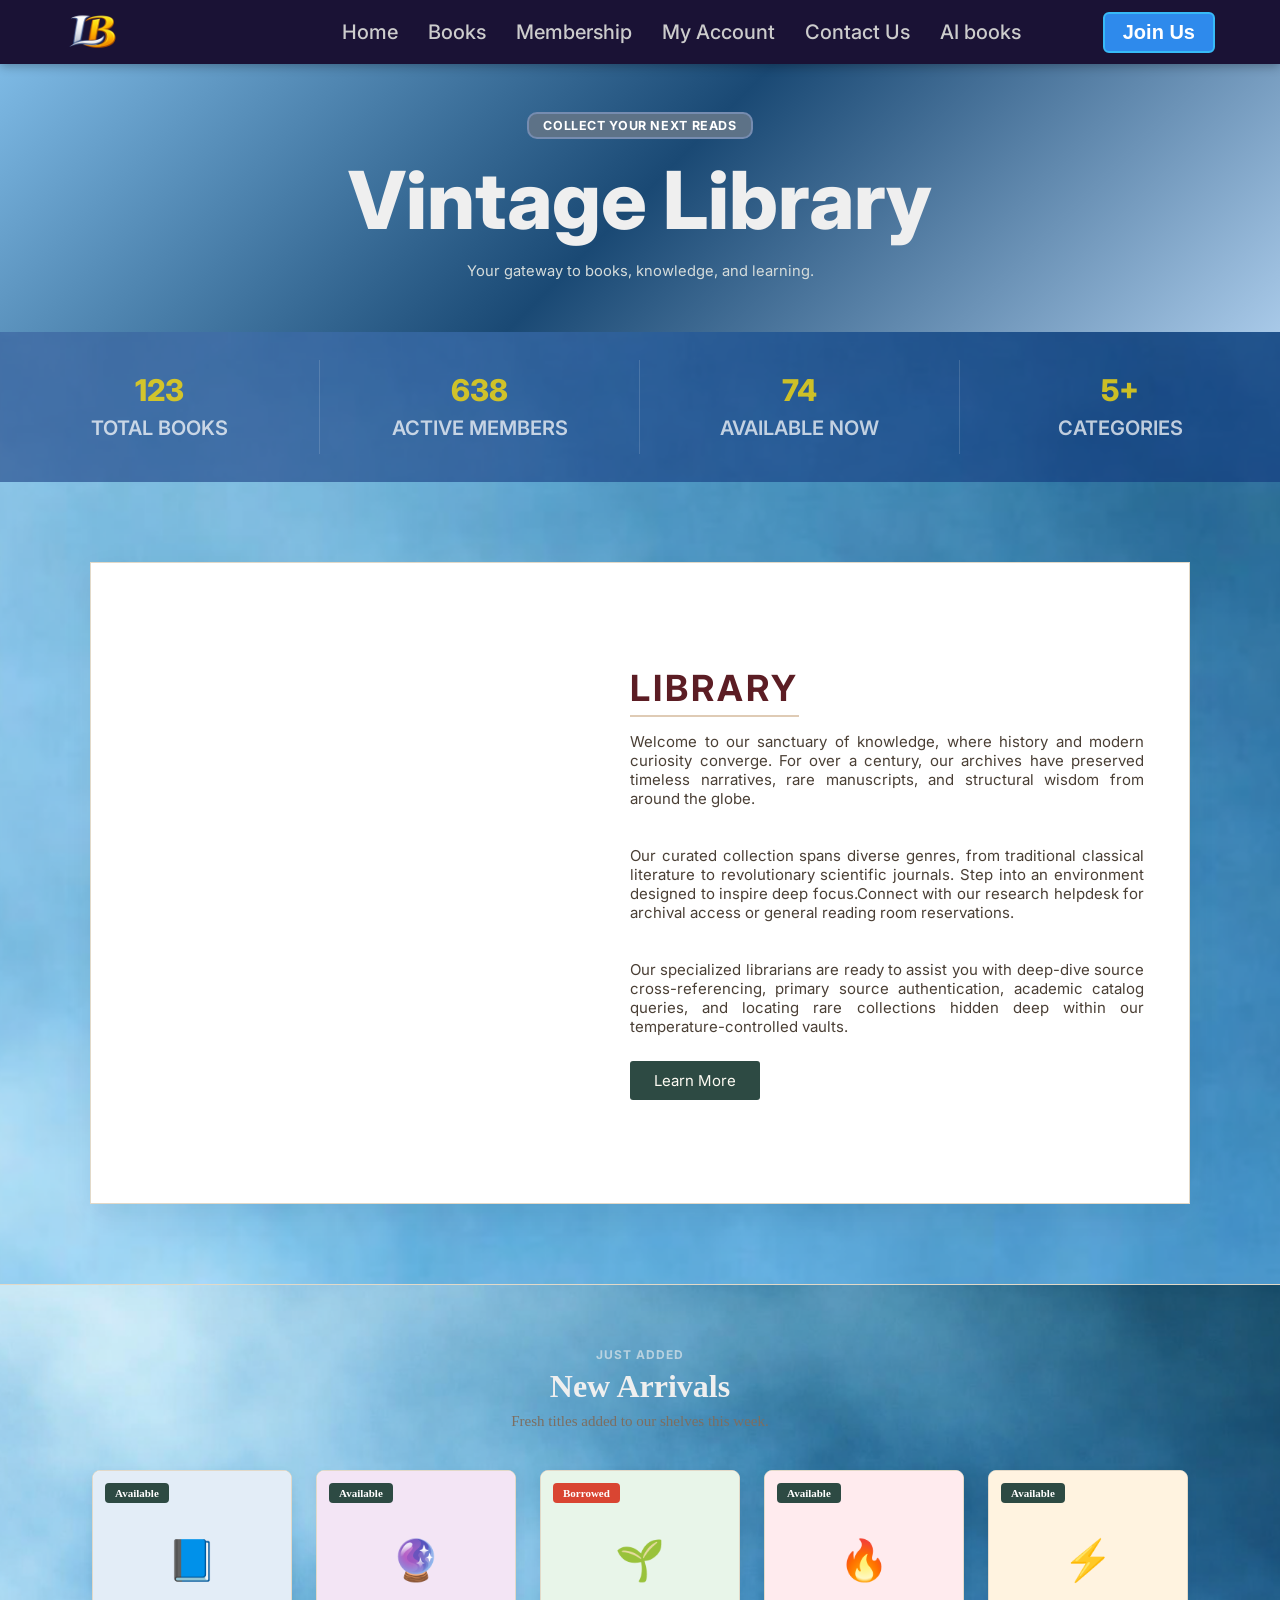
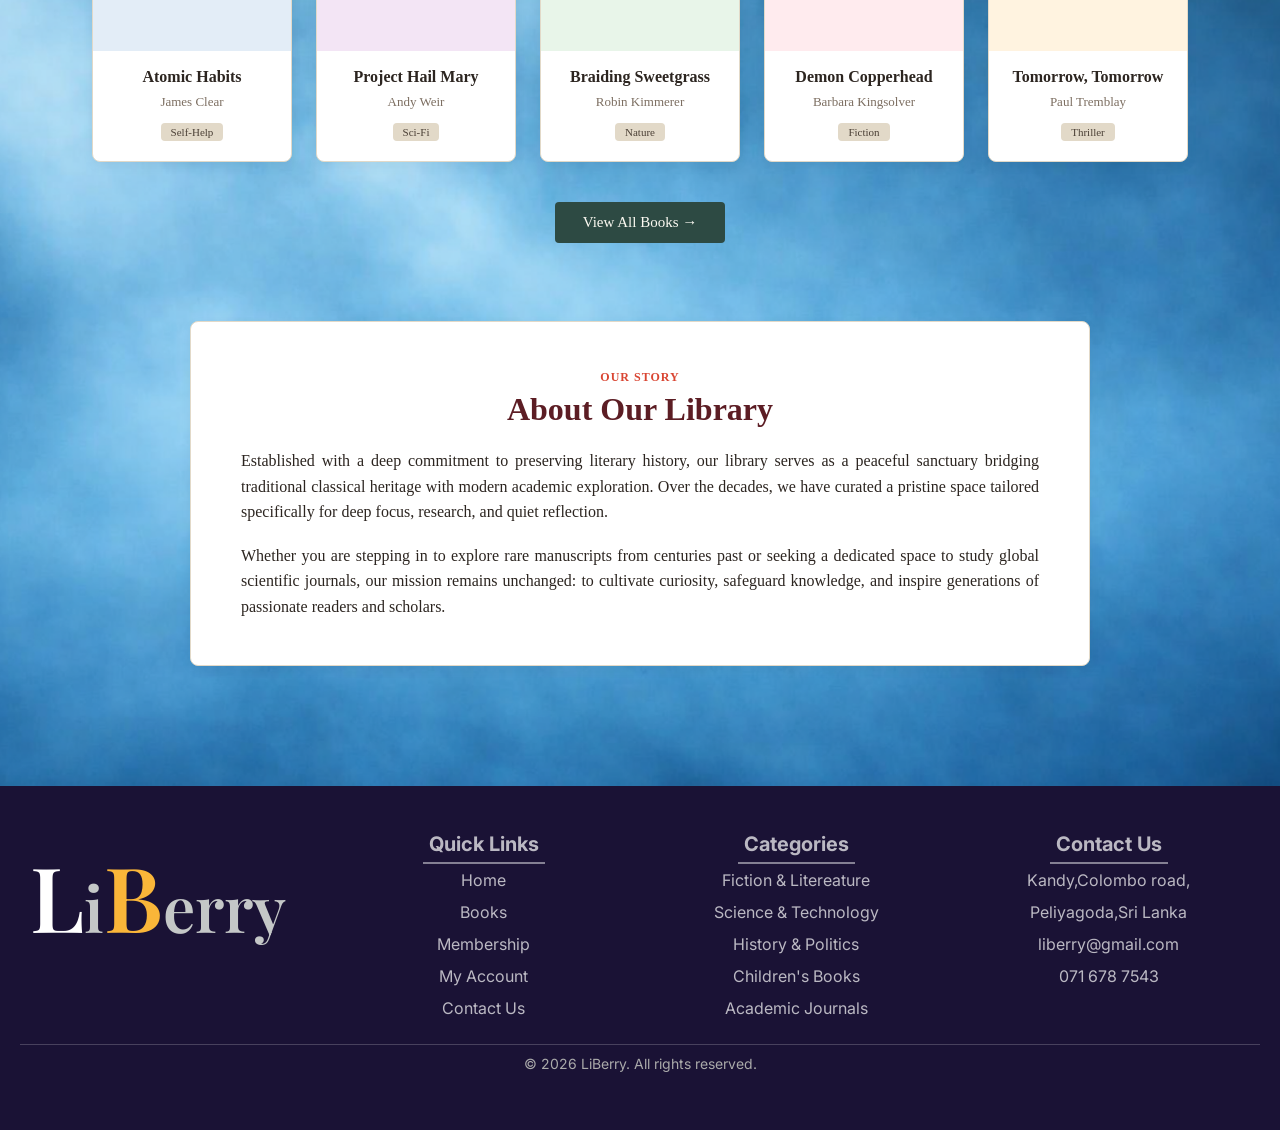
==== html/Index.html @ f88d85dc "changed homepage styles" ====
<!DOCTYPE html>
<html lang="en">
<head>
  <meta charset="UTF-8">
  <meta name="viewport" content="width=device-width, initial-scale=1.0">
  <title>Vintage Library </title>
  <!-- <link rel="stylesheet" href="style.css"> -->
  <link rel="stylesheet" href="../css/stylecontact.css">
  <link href="https://fonts.googleapis.com/css2?family=Cinzel:wght@500;600;700&display=swap" rel="stylesheet">
</head>
<body>
    <nav class="nav-container">
        <div class="logo" style="padding-left: 15px; ">
            <img src="../img/logo4.png" alt="logo">
        </div>
        <div class="nav-item-container">
            <ul class="nav-items">
                <li><a href="Index.html">Home</a></li>
                <li><a href="Books.html">Books</a></li>
                <li><a href="Membership.html">Membership</a></li>
                <li><a href="my-account.html">My Account</a></li>
                <li><a href="Contact us.html">Contact Us</a></li>
                <li><a href="../AI/library/books.html">AI books</a></li>
            </ul>
        </div>
        <div >
            <ul class="log" style="padding-right: 15px;">
                <li><a href="Membership.html"><button type="button" class="btn btn-outline-light" style="font-size: 20px;">Join Us</button></a></li>
                <!-- <li><a href="register.html">Register</a></li> -->

            </ul>
        </div>
        

    </nav>
  <div class="hero-section">
    <span class="browse-badge">Collect Your Next Reads</span>
    <h2>Vintage Library</h2>
    <div class="hero-subtitle"><div class="hero-subtitle">
      Your gateway to books, knowledge, and learning.
    </div>
  </div>

  </div>
  <div  class="stat-container">
      <div class="grid">
          <span class="no">123</span>
          <span class="label">TOTAL BOOKS</span>

      </div>
      <div class="grid">
          <span class="no">638</span>
          <span class="label">ACTIVE MEMBERS</span>
      </div>
      <div class="grid">
          <span class="no">74</span>
          <span class="label">AVAILABLE NOW</span>
      </div>
      <div class="grid">
          <span class="no">5+</span>
          <span class="label">CATEGORIES</span>
      </div>
  </div>

  <div class="vintage-hero-outer">
    <div class="vintage-hero-inner">
      
      <div class="hero-left-col">
        <img src="https://images.unsplash.com/photo-1507842217343-583bb7270b66?q=80&w=1000&auto=format&fit=crop" alt="Vintage Library Hall" class="large-hero-img" />
      </div>

      <div class="hero-right-col">

        <div class="title-block">
          <h1 class="main-title" id="mainTitle">LIBRARY</h1>
        </div>

        <p class="description-text">
          Welcome to our sanctuary of knowledge, where history and modern curiosity converge. For over a century, our archives have preserved timeless narratives, rare manuscripts, and structural wisdom from around the globe.
        </p>
        <br>
        <p class="description-text">
          Our curated collection spans diverse genres, from traditional classical literature to revolutionary scientific journals. Step into an environment designed to inspire deep focus.Connect with our research helpdesk for archival access or general reading room reservations.

        </p>
        <br>

        <div class="details-row">
          <div class="badge-and-text">
            <p class="sub-description-extra">
              Our specialized librarians are ready to assist you with deep-dive source cross-referencing, primary source authentication, academic catalog queries, and locating rare collections hidden deep within our temperature-controlled vaults.
            </p>
            
            <div class="learn_more">
              <a href="https://lib.kln.ac.lk/home" id="linkButton">Learn More</a>
            </div>
          </div>
        </div>

      </div>

    </div>
  </div>
<div class="new-arrivals-section">
  <div class="arrivals-container">
    
    <div class="arrivals-header">
      <div class="arrival-label">Just Added</div>
      <h2 class="arrival-title">New Arrivals</h2>
      <p class="arrival-sub">Fresh titles added to our shelves this week.</p>
    </div>
    
    <div class="books-grid">
      
      <div class="book-card">
        <div class="book-cover color-1">📘<span class="badge status-available">Available</span></div>
        <div class="book-info">
          <h4>Atomic Habits</h4>
          <p class="author">James Clear</p>
          <span class="genre-tag">Self-Help</span>
        </div>
      </div>
      
      <div class="book-card">
        <div class="book-cover color-2">🔮<span class="badge status-available">Available</span></div>
        <div class="book-info">
          <h4>Project Hail Mary</h4>
          <p class="author">Andy Weir</p>
          <span class="genre-tag">Sci-Fi</span>
        </div>
      </div>
      
      <div class="book-card">
        <div class="book-cover color-3">🌱<span class="badge status-borrowed">Borrowed</span></div>
        <div class="book-info">
          <h4>Braiding Sweetgrass</h4>
          <p class="author">Robin Kimmerer</p>
          <span class="genre-tag">Nature</span>
        </div>
      </div>
      
      <div class="book-card">
        <div class="book-cover color-4">🔥<span class="badge status-available">Available</span></div>
        <div class="book-info">
          <h4>Demon Copperhead</h4>
          <p class="author">Barbara Kingsolver</p>
          <span class="genre-tag">Fiction</span>
        </div>
      </div>
      
      <div class="book-card">
        <div class="book-cover color-5">⚡<span class="badge status-available">Available</span></div>
        <div class="book-info">
          <h4>Tomorrow, Tomorrow</h4>
          <p class="author">Paul Tremblay</p>
          <span class="genre-tag">Thriller</span>
        </div>
      </div>
      
    </div>
    
    <div class="arrivals-footer">
      <a href="Books.html" class="view-all-btn">View All Books →</a>
    </div>
    <br>
    
  </div>
  <div class="about-section-wrapper">
  <div class="about-central-container">
    
    <div class="about-content-box">
      <span class="about-mini-badge">Our Story</span>
      <h2 class="about-main-title">About Our Library</h2>
      <p class="about-paragraph">
        Established with a deep commitment to preserving literary history, our library serves as a peaceful sanctuary bridging traditional classical heritage with modern academic exploration. Over the decades, we have curated a pristine space tailored specifically for deep focus, research, and quiet reflection.
      </p>
      <p class="about-paragraph">
        Whether you are stepping in to explore rare manuscripts from centuries past or seeking a dedicated space to study global scientific journals, our mission remains unchanged: to cultivate curiosity, safeguard knowledge, and inspire generations of passionate readers and scholars.
      </p>
    </div>

  </div>
</div>
</div>
 
  <div class="footer-wrapper">
        <footer class="footer-container">
            <div class="logo-container">
                <div class="name">
                    <p><span class="L">L</span>i<span class="B">B</span>erry </p>
                </div>
                    
            </div>
            <div class="quick-links">
                <h3>Quick Links</h3>
                <ul class="quick-links-list">
                    <li><a href="Index.html">Home</a></li>
                    <li><a href="Books.html">Books</a></li>
                    <li><a href="Membership.html">Membership</a></li>
                    <li><a href="my-account.html">My Account</a></li>
                    <li><a href="Contact us.html">Contact Us</a></li>
                </ul>

            </div>
            <div class="cat-container">
                <h3>Categories</h3>
                <ul>
                    <li>Fiction & Litereature</li>
                    <li>Science & Technology</li>
                    <li>History & Politics</li>
                    <li>Children's Books</li>
                    <li>Academic Journals</li>
                </ul>
            </div>
            <div class="contact-footer">
                <h3>
                    Contact Us
                </h3>
                <ul>
                    <li>Kandy,Colombo road,<br>Peliyagoda,Sri Lanka</li>
                    <li>liberry@gmail.com</li>
                    <li>071 678 7543</li>
                </ul>
            </div>
            <div class="footer-bottom">
                <hr>
                <p>&copy; 2026 LiBerry. All rights reserved.</p>
            </div>
            
        </footer>
    </div>

  

  <script>
    var accentColor = "#5c1d24";
    document.getElementById("mainTitle").style.color = accentColor;
  </script>
    
</body>
</html>
---- html/style.css ----
/* * {
  margin: 0;
  padding: 0;
  box-sizing: border-box;
}

body {
  font-family: 'Georgia';
  background-color: #fcfaf2; 
  color: #2c2520;
  line-height: 1.6;
  margin: 0;
  padding: 0;
  overflow-x: hidden;
}

.nav-container {
  background-color: #232323; 
  padding: 15px 40px;
  display: block;
}

.nav-container::after {
  content: "";
  display: table;
  clear: both;
}

.logo {
  float: left;
}

.logo img {
  height: 40px; 
  display: block;
}

.nav-items {
  float: right;
  list-style: none;
  margin-top: 8px;
}

.nav-items li {
  display: inline-block;
  margin-left: 25px;
}

.nav-items li a {
  color: #ffffff;
  text-decoration: none;
  font-size: 15px;
  transition: color 0.2s ease;
}

.nav-items li a:hover {
  color: #dfcbb5; 
}

.hero-section {
  background-color: #f1b81a; 
  text-align: center;
  padding: 60px 20px;
}

.browse-badge {
  display: inline-block;
  background-color: #d94532; 
  color: #ffffff;
  font-size: 12px;
  text-transform: uppercase;
  font-weight: bold;
  letter-spacing: 1px;
  padding: 6px 16px;
  border-radius: 20px;
  margin-bottom: 15px;
}

.hero-section h2 {
  font-size: 42px;
  color: #5c1d24; 
  letter-spacing: 1px;
}

.vintage-hero-outer {
  max-width: 1100px;
  margin: 80px auto; 
  background-color: #ffffff;
  border: 1px solid #e2d9c8;
  box-shadow: 0 10px 30px rgba(0, 0, 0, 0.05);
}

.vintage-hero-inner::after {
  content: "";
  display: table;
  clear: both;
}

.hero-left-col {
  float: left;
  width: 45%;      
  height: 640px; 
  background-size: cover;
  background-position: center;
  animation: imageSlider 12s infinite; 
}

.large-hero-img {
  display: none; 
}

@keyframes imageSlider {
  0%, 20% {
    background-image: url('https://images.unsplash.com/photo-1507842217343-583bb7270b66?q=80&w=1000&auto=format&fit=crop');
  }
  25%, 45% {
    background-image: url('https://images.unsplash.com/photo-1524995997946-a1c2e315a42f?q=80&w=1000&auto=format&fit=crop');
  }
  50%, 70% {
    background-image: url('https://images.unsplash.com/photo-1568667256549-094345857637?q=80&w=1000&auto=format&fit=crop');
  }
  75%, 95% {
    background-image: url('https://images.unsplash.com/photo-1614849963640-9cc74b2a826f?q=80&w=1000&auto=format&fit=crop');
  }
  100% {
    background-image: url('https://images.unsplash.com/photo-1507842217343-583bb7270b66?q=80&w=1000&auto=format&fit=crop');
  }
}

.hero-right-col {
  float: left;
  width: 55%;      
  height: 640px;   
  padding: 50px 45px;
  display: flex;
  flex-direction: column;
  justify-content: center;
}

.title-block {
  margin-bottom: 15px;
}

.main-title {
  font-size: 36px;
  color: #5c1d24; 
  letter-spacing: 3px;
  border-bottom: 2px solid #dfcbb5;
  display: inline-block;
  padding-bottom: 5px;
}

.description-text {
  font-size: 15px;
  font-weight: normal;
  margin-bottom: 18px;
  color: #4a3f35;
  text-align: justify;
}

.details-row::after {
  content: "";
  display: table;
  clear: both;
}

.badge-and-text {
  float: left;
  width: 100%; 
}

.sub-description {
  font-size: 15px;
  font-weight: normal;
  font-style: normal;
  color: #4a3f35;
  margin-bottom: 18px;
  text-align: justify;
}

.sub-description-extra {
  font-size: 15px;
  font-weight: normal;
  font-style: normal;
  color: #4a3f35;
  margin-bottom: 25px;
  text-align: justify;
}

.learn_more {
  display: inline-block;
  background-color: #2d4a43; 
  padding: 10px 24px;
  border-radius: 3px;
  transition: background-color 0.2s ease;
}

.learn_more:hover {
  background-color: #1e332e;
}

.learn_more a {
  color: #fcfaf2;
  text-decoration: none;
  font-weight: normal;
  font-size: 15px;
  display: block;
}

.about-us-container {
  max-width: 1100px;
  margin: 0 auto 80px auto;
  background-color: #ffffff;
  border: 1px solid #e2d9c8;
  box-shadow: 0 10px 30px rgba(0, 0, 0, 0.05);
}

.about-us-content {
  padding: 50px 45px;
}

.about-us-content h3 {
  font-size: 28px;
  color: #5c1d24;
  letter-spacing: 2px;
  margin-bottom: 15px;
  border-bottom: 2px solid #dfcbb5;
  display: inline-block;
  padding-bottom: 5px;
}

.about-us-content p {
  font-size: 15px;
  font-weight: normal;
  color: #4a3f35;
  text-align: justify;
} */

/* @media (max-width: 850px) {
  .logo, .nav-items {
    float: none;
    text-align: center;
    margin: 5px auto;
  }
  .nav-items {
    padding-left: 0;
  }
  .nav-items li {
    margin: 5px 10px;
  }
  .hero-left-col, .hero-right-col {
    float: none;
    width: 100%;
    height: auto;
  }
  .hero-left-col {
    height: 350px;
  }
  .about-us-content {
    padding: 30px 20px;
  }
}
.new-arrivals-section {
  background-color: #fcfaf2;
  padding: 60px 20px;
  border-top: 1px solid #e2d9c8;
  width: 100%;
  box-sizing: border-box;
  clear: both; 
  font-family: 'Georgia';
}

.arrivals-container {
  max-width: 1200px;
  margin: 0 auto;
  box-sizing: border-box;
}

.arrivals-header {
  text-align: center;
  margin-bottom: 40px;
}

.arrival-label {
  font-size: 12px;
  text-transform: uppercase;
  color: #d94532;
  font-weight: bold;
  letter-spacing: 1px;
  margin-bottom: 6px;
  font-family: 'Georgia';
}

.arrival-title {
  font-size: 32px;
  color: #5c1d24;
  margin-bottom: 8px;
  font-family: 'Georgia';
}

.arrival-sub {
  font-size: 15px;
  color: #7c6e61;
  font-family: 'Georgia';
} */
/* 
.books-grid {
  display: flex;
  flex-direction: row;
  flex-wrap: wrap;
  justify-content: center;
  gap: 24px; 
  width: 100%;
  margin: 0 auto;
  box-sizing: border-box;
}

.book-card {
  background-color: #ffffff; 
  border: 1px solid #e2d9c8;
  width: 200px; 
  border-radius: 8px;
  overflow: hidden;
  text-align: center;
  padding-bottom: 15px;
  box-shadow: 0 4px 12px rgba(0, 0, 0, 0.05);
  box-sizing: border-box;
  transition: transform 0.2s ease, box-shadow 0.2s ease;
}

.book-card:hover {
  transform: translateY(-4px);
  box-shadow: 0 6px 18px rgba(0, 0, 0, 0.08);
}

.book-cover {
  height: 180px; 
  width: 100%;
  display: flex;
  align-items: center;
  justify-content: center;
  font-size: 40px;
  position: relative;
} */



/* .badge {
  position: absolute;
  top: 12px;
  left: 12px;
  font-size: 11px;
  padding: 4px 10px;
  border-radius: 4px;
  color: #ffffff;
  font-family: 'Georgia';
  font-weight: bold;
} */

/* .status-available { background-color: #2d4a43; }
.status-borrowed { background-color: #d94532; } */

/* Book details wrapper */
/* .book-info {
  padding: 15px 12px 5px 12px;
  box-sizing: border-box;
}

.book-info h4 {
  font-size: 16px;
  color: #2c2520;
  margin: 0 0 6px 0;
  font-family: 'Georgia';
  font-weight: bold;
  line-height: 1.4;
  white-space: normal; 
  overflow: visible;
}

.author {
  font-size: 13px;
  color: #7c6e61;
  margin: 0 0 12px 0;
  font-family: 'Georgia';
}

.genre-tag {
  display: inline-block;
  font-size: 11px;
  background-color: #e2d9c8;
  color: #4a3f35;
  padding: 3px 10px;
  border-radius: 4px;
  font-family: 'Georgia';
} */

.arrivals-footer {
  text-align: center;
  margin-top: 40px;
  width: 100%;
}

.view-all-btn {
  display: inline-block;
  background-color: #2d4a43;
  color: #fcfaf2;
  padding: 12px 28px;
  text-decoration: none;
  border-radius: 4px;
  font-size: 15px;
  font-family: 'Georgia';
  transition: background-color 0.2s ease;
}

.view-all-btn:hover {
  background-color: #1e332e;
}



.main-container {
    display: flex;
    width: 100%;
    min-height: 100vh;
    padding: 20px;
    gap: 30px;
    box-sizing: border-box; 
}

.left-side {
    flex: 1; 
    padding: 40px;
    background-color: #ffffff;
    border-radius: 15px;
    display: flex;
    flex-direction: column;
    justify-content: center;
}

.right-side {
    flex: 1; 
    padding: 40px;
    background: linear-gradient(to bottom, #3da8c3, #288ba5); 
    border-radius: 15px;
    color: white;
    display: flex;
    flex-direction: column;
    justify-content: center;
}

.form{
    border: 2px solid #ccc;
    border-radius: 8px;
    padding: 30px;
    background-color: #ffffff;
    box-shadow: 0 4px 8px rgba(0, 0, 0, 0.05);
}

.form-title {
    font-size: 28px;
    color: #1a4d57;
    margin-bottom: 20px;
}

.input-group {
    margin-bottom: 15px;
}

.input-group label {
    display: block;
    font-weight: bold;
    font-size: 12px;
    margin-bottom: 5px;
    color: #333;
}

.input-group input, .input-group select {
    width: 100%;
    padding: 10px;
    border: 1px solid #ccc;
    border-radius: 4px;
    background-color: #f9f9f9;
    box-sizing: border-box;
}

.checkbox-group {
    margin: 15px 0;
    font-size: 13px;
}

.register-btn {
    padding: 10px 20px;
    background-color: #3da8c3;
    color: white;
    border: none;
    border-radius: 3px;
    transition: background 0.3s ease, trasform 0.2s ease;
}

.register-btn:hover{
  background-color: #288ba5;
  transform: translate(-2px);
}

.info-title {
    font-size: 32px;
    margin-bottom: 10px;
}

.sub-title {
    font-size: 14px;
    margin-bottom: 30px;
    opacity: 0.9;
}

.info-item {
    margin-bottom: 20px;
}

.info-item h3 {
    margin: 0 0 5px 0;
    font-size: 16px;
}

.info-item p {
    margin: 0;
    font-size: 14px;
    opacity: 0.8;
}

.membership-types-box {
    margin-top: 30px;
    border-top: 1px solid rgba(255, 255, 255, 0.3);
    padding-top: 20px;
}

.membership-types-box h2 {
    font-size: 16px;
    margin-bottom: 10px;
}

.membership-types-box ul {
    list-style: none;
    padding: 0;
}

.membership-types-box li {
    margin-bottom: 8px;
    font-size: 14px;
}

@media (max-width: 768px) {
    .main-container {
        flex-direction: column;
    }
}
---- css/stylecontact.css ----
@import url('https://fonts.googleapis.com/css2?family=Playfair+Display:wght@400;600;700&family=Inter:wght@300;400;500;600&display=swap');
@import url('https://fonts.googleapis.com/css2?family=Inter:wght@400;600;700;800&display=swap');

/* ── Reset & Base (පොදු මෝස්තර) ── */
*, *::before, *::after { box-sizing: border-box; margin: 0; padding: 0; }

:root {
  --navy:   #1E3A5F;
  --navy-d: #142947;
  --navy-l: #2a4f7f;
  --gold:   #F8B400;
  --gold-d: #d9a000;
  --light:  #F4F4F4;
  --white:  #ffffff;
  --text:   #333333;
  --text-l: #666666;
  --border: #dde3ea;
  --shadow: 0 4px 20px rgba(30,58,95,.12);
  --radius: 8px;
  --ff-display: 'Playfair Display', Georgia, serif;
  --ff-body:     'Inter', system-ui, sans-serif;
  --transition: .25s ease;
}
/* 
html { scroll-behavior: smooth; }

body {
  font-family: var(--ff-body);
  font-size: 15px;
  color: var(--text);
  background: var(--white);
  line-height: 1.65;
  min-height: 100vh;
  display: flex;
  flex-direction: column;
}


img { max-width: 100%; height: auto; display: block; }
ul { list-style: none; }

h1, h2, h3, h4 { font-family: var(--ff-display); line-height: 1.25; }
h1 { font-size: clamp(1.8rem, 4vw, 2.8rem); }
h2 { font-size: clamp(1.4rem, 3vw, 2rem); }
h3 { font-size: 1.25rem; }
h4 { font-size: 1rem; }


.container { max-width: 1160px; margin: 0 auto; padding: 0 20px; }
.section    { padding: 72px 0; }
.section-alt { background: var(--light); }
.text-center { text-align: center; }
.mt-4 { margin-top: 1rem; }
.mb-0 { margin-bottom: 0 !important; }

.section-label {
  display: inline-block;
  font-size: .72rem;
  font-weight: 600;
  letter-spacing: .12em;
  text-transform: uppercase;
  color: var(--gold-d);
  background: rgba(248,180,0,.12);
  padding: 4px 12px;
  border-radius: 30px;
  margin-bottom: 12px;
}
.section-title {
  font-family: var(--ff-display);
  font-size: clamp(1.5rem, 3vw, 2.1rem);
  color: var(--navy);
  margin-bottom: 10px;
}

.btn {
  display: inline-flex;
  align-items: center;
  gap: 8px;
  font-family: var(--ff-body);
  font-size: .875rem;
  font-weight: 600;
  padding: 11px 26px;
  border-radius: 6px;
  border: 2px solid transparent;
  cursor: pointer;
  transition: all var(--transition);
  line-height: 1;
}
.btn-primary {
  background: var(--gold);
  color: var(--navy-d);
  border-color: var(--gold);
}
.btn-primary:hover { background: var(--gold-d); border-color: var(--gold-d); transform: translateY(-1px); box-shadow: 0 6px 18px rgba(248,180,0,.35); }


#navbar {
  position: sticky;
  top: 0;
  z-index: 1000;
  background: var(--navy);
  box-shadow: 0 2px 16px rgba(0,0,0,.25);
}
.nav-inner {
  display: flex;
  align-items: center;
  justify-content: space-between;
  height: 66px;
}
.nav-logo {
  display: flex;
  align-items: center;
  gap: 10px;
  font-family: var(--ff-display);
  font-size: 1.25rem;
  font-weight: 700;
  color: var(--white);
}
.nav-logo .logo-icon {
  width: 38px; height: 38px;
  background: var(--gold);
  border-radius: 8px;
  display: flex; align-items: center; justify-content: center;
  font-size: 1.15rem;
}
.nav-logo span { color: var(--gold); }

.nav-links { display: flex; gap: 4px; }
.nav-links a {
  color: rgba(255,255,255,.75);
  font-size: .875rem;
  font-weight: 500;
  padding: 8px 14px;
  border-radius: 6px;
  transition: all var(--transition);
  position: relative;
}
.nav-links a:hover, .nav-links a.active {
  color: var(--white);
  background: rgba(255,255,255,.1);
}
.nav-links a.active::after {
  content: '';
  position: absolute;
  bottom: 4px; left: 50%; transform: translateX(-50%);
  width: 20px; height: 2px;
  background: var(--gold);
  border-radius: 2px;
}

.hamburger {
  display: none;
  flex-direction: column;
  gap: 5px;
  cursor: pointer;
  padding: 6px;
  background: none;
  border: none;
}
.hamburger span {
  display: block;
  width: 22px; height: 2px;
  background: var(--white);
  border-radius: 2px;
  transition: all var(--transition);
} */

/* ============================================================
   CONTACT US PAGE HERO SECTION
   ============================================================ */
a { color: inherit; text-decoration: none; }
.catalog-hero {
  background: var(--navy);
  color: var(--white);
  padding: 52px 0;
}
.catalog-hero h1 { margin-bottom: 10px; }
.catalog-hero p { color: rgba(255,255,255,.65); }

.contact-grid {
  display: grid;
  grid-template-columns: 280px 1fr; 
  gap: 50px; 
  align-items: stretch;
  
  
  width: 100vw;
  padding: 0 80px; 
  
  box-sizing: border-box;
}

.cd-text {
  background-color: #e3f2fd; 
  color: #0d47a1; 
  border: 1px solid #bbdefb;
  border-radius: 12px;
  width: 250px;       
  min-height: 120px;  
  margin-bottom: 15px;
  padding: 15px;       
}
.contact-info {
  width: 100%;
  max-width: 300px;
  display: flex;
  flex-direction: column;
  align-items: center;
}
.contact-info h2 { color: var(--navy); margin-bottom: 14px; }
.contact-info p { color: var(--text-l); margin-bottom: 32px; }
.contact-details { display: flex; flex-direction: column; gap: 18px; margin-bottom: 28px; }
.contact-detail-item { display: flex; gap: 14px; align-items: flex-start; }

.cd-text strong { display: block; font-size: .88rem; color: var(--navy); margin-bottom: 2px; }
.cd-text span { font-size: .85rem; color: var(--text-l); }


.form-card {
  background: var(--white);
  border: 1px solid var(--border);
  border-radius: 12px;
  padding: 36px;
  box-shadow: var(--shadow);
  width: 100%; 
  max-width: 750px; 
  display: flex;
  flex-direction: column;
}

.form-card form {
  display: grid !important;
  grid-template-rows: auto auto auto 1fr auto auto;
  height: 100% !important;
  gap: 15px;
}


.form-card .form-group {
  margin-bottom: 0 !important; 
  display: flex;
  flex-direction: column;
}


.form-card .msg-container {
  display: flex !important;
  flex-direction: column !important;
  height: 100% !important;
}


.form-card .msg-container textarea#c-msg {
  flex-grow: 1 !important;
  height: 100% !important;
  min-height: 150px !important; 
}


.form-check {
  margin-bottom: 0 !important;
  margin-top: 5px;
}
.form-card h3 { font-family: var(--ff-display); color: var(--navy); margin-bottom: 24px; }
.form-group { display: flex; flex-direction: column; gap: 6px; margin-bottom: 18px; }
.form-group label {
  font-size: .78rem; font-weight: 600;
  color: var(--text); text-transform: uppercase; letter-spacing: .05em;
}
.form-group input,
.form-group select,
.form-group textarea {
  padding: 10px 14px;
  border: 1.5px solid var(--border);
  border-radius: 6px;
  font-family: var(--ff-body);
  font-size: .9rem;
  color: var(--text);
  background: var(--white);
  transition: border-color var(--transition), box-shadow var(--transition);
}
.form-group input:focus,
.form-group select:focus,
.form-group textarea:focus {
  outline: none;
  border-color: var(--navy);
  box-shadow: 0 0 0 3px rgba(30,58,95,.1);
}
.field-error { font-size: .75rem; color: #dc3545; display: none; margin-top: 2px; }
.field-error.show { display: block; }

.form-check { display: flex; align-items: flex-start; gap: 10px; margin-bottom: 20px; }
.form-check input[type="checkbox"] { margin-top: 3px; accent-color: var(--navy); }
.form-check label { font-size: .85rem; color: var(--text-l); }

/* Opening Hours Table */
.hours-table {
  width: 100%;
  max-width: 400px;
  border-collapse: collapse; 
  background-color: #ffffff; 
  border: 1px solid #e2e8f0; 
  border-radius: 12px; 
  overflow: hidden; 
  box-shadow: 0 4px 12px rgba(0, 0, 0, 0.03);
}
.hours-table td {
  padding: 14px 18px; 
  font-size: 0.9rem;
  color: #4a5568;
  border-bottom: 1px solid #edf2f7; 
}
.hours-table tr:last-child td { border-bottom: none; }
.hours-table tr:hover { background-color: #f7fafc; }
.hours-table td:first-child { font-weight: 600; color: var(--navy); }



/* Success toast */
.toast {
  position: fixed;
  bottom: 28px; right: 28px;
  background: var(--navy);
  color: var(--white);
  padding: 14px 22px;
  border-radius: 8px;
  font-size: .875rem;
  font-weight: 500;
  display: flex;
  align-items: center;
  gap: 10px;
  box-shadow: 0 8px 24px rgba(0,0,0,.25);
  transform: translateY(80px);
  opacity: 0;
  transition: all .35s ease;
  z-index: 9999;
}
.toast.show { transform: translateY(0); opacity: 1; }


footer {
  background: var(--navy-d);
  color: rgba(255,255,255,.7);
  padding: 56px 0 0;
  margin-top: auto;
}
.footer-grid {
  display: grid;
  grid-template-columns: 1.4fr 1fr 1fr 1.2fr;
  gap: 40px;
  padding-bottom: 40px;
  border-bottom: 1px solid rgba(255,255,255,.1);
}
.footer-col h4 { color: var(--white); font-family: var(--ff-display); font-size: .95rem; margin-bottom: 16px; }
.footer-col p { font-size: .85rem; line-height: 1.7; }
.footer-col ul { display: flex; flex-direction: column; gap: 9px; }
.footer-col ul a { font-size: .85rem; color: rgba(255,255,255,.65); transition: color var(--transition); }
.footer-col ul a:hover { color: var(--gold); }
.footer-bottom { padding: 18px 0; display: flex; justify-content: space-between; align-items: center; font-size: .8rem; color: rgba(255,255,255,.4); }


@media (max-width: 1024px) {
  .footer-grid { grid-template-columns: 1fr 1fr; }
}

@media (max-width: 768px) {
  .section { padding: 52px 0; }
  .nav-links { display: none; }
  .hamburger { display: flex; }
  .nav-links.open {
    display: flex;
    flex-direction: column;
    position: absolute;
    top: 66px; left: 0; right: 0;
    background: var(--navy-d);
    padding: 12px;
    box-shadow: 0 8px 20px rgba(0,0,0,.3);
  }
  .contact-grid { grid-template-columns: 1fr; }
  .footer-grid { grid-template-columns: 1fr; }
  .footer-bottom { flex-direction: column; gap: 8px; text-align: center; }
}




/*////////////////////////////////             Books.html          //////////////////////*/
*, *::before, *::after {
    box-sizing: border-box;
    margin: 0;
    padding: 0;
}

body {
    font-family: 'Inter', sans-serif;
    background: #f0f0f0;
    color: #222;
    min-height: 100vh;
    background-image: url('../img/back11.png');
    background-size: cover;     
    background-position: center; 
    background-repeat: no-repeat;
    /* background-attachment: fixed;  */
}

.nav-container {
    background-color: #1a1235 !important;
    color: white!important;
    display: flex!important;
    justify-content: space-between!important;
    align-items: center!important;
    padding: 4px 50px!important;
    height: 64px!important;
    overflow: hidden!important;
    position: sticky!important;
    top: 0!important;
    z-index: 100!important;
    box-shadow: 0 2px 10px rgba(0,0,0,0.3)!important;
    overflow: visible !important;
}
@media (max-width: 768px) {
    .nav-container {
        padding: 4px 20px !important;
    }
}

.logo {
    height: 100%!important;
    display: flex!important;
    align-items: center!important;
}

.logo img {
    height: 100%!important;
    width: auto!important;
    display: block!important;
    object-fit: contain!important;
}

.nav-items {
    list-style: none!important;
    display: flex!important;
    gap: 30px!important;
}
.nav-item-container{
  margin-left: 140px!important;
}

.nav-items a {
    text-decoration: none!important;
    color: #ccc!important;
    font-size: 20px!important;
    font-weight: 500!important;
    padding: 4px 0!important;
    border-bottom: 2px solid transparent!important;
    transition: color 0.2s, border-color 0.2s!important;
}

.nav-items a:hover {
    color: #ffc107!important;
    border-bottom-color: #ffc107!important;
}


.book-container {
    display: grid;
    grid-template-columns: 3fr 2fr;
    gap: 32px;
    padding: 36px 48px;
    max-width: 1400px;
    margin: 0 auto;
    align-items: stretch;
}

.book-container-2 {
    display: grid;
    grid-template-columns: 2fr 3fr;
    gap: 32px;
    padding: 36px 48px;
    max-width: 1400px;
    margin: 0 auto;
    align-items: stretch;
}

.books-grid {
    display: grid;
    grid-template-columns: repeat(3, 1fr);
    grid-template-rows: repeat(2, auto);
    gap: 20px;
}


.book-card {
    background: #fff;
    border-radius: 10px;
    border: 2px solid transparent;
    box-shadow: 0 2px 8px rgba(0,0,0,0.07);
    overflow: hidden;
    cursor: pointer;
    display: flex;
    flex-direction: column;
    transition: transform 0.2s ease, box-shadow 0.2s ease, border-color 0.2s ease;
}

.book-card:hover {
    transform: translateY(-5px);
    box-shadow: 0 10px 24px rgba(0,0,0,0.13);
}

.book-card.selected {
    border-color: #0713ff;
    box-shadow: 0 0 0 4px rgba(255, 193, 7, 0.2);
}

.book-card img {
    width: 100%;
    height: 100%;
    object-fit: cover;
    background: #e0e0e0;
}

.book-card-body {
    padding: 14px 16px 16px;
    display: flex;
    flex-direction: column;
    gap: 6px;
    flex: 1;
}

.book-card-body h6 {
    font-size: 0.92rem;
    font-weight: 700;
    color: #15559a;
    line-height: 1.3;
}

.book-card-body p {
    font-size: 0.78rem;
    color: #666;
    line-height: 1.5;
    flex: 1;
}

.featured-panel {
    position: sticky;
    top: 84px;
}

.featured-card {
    background: #fff;
    border-radius: 14px;
    box-shadow: 0 6px 28px rgba(0,0,0,0.11);
    height: 100%;
    overflow: hidden;
    transition: box-shadow 0.3s;
    
}

.featured-card img {
    width: 100%;
    height: 300px;
    object-fit: cover;
    background: #ddd;
    display: block;
    flex-shrink: 0;
    object-position:top;
}

.featured-body {
    padding: 24px 26px 28px;
    display: flex;
    flex-direction: column;
    gap: 10px;
    flex: 1;
}

.featured-tag {
    display: inline-block;
    background: #2e8aec;
    color: #ffffff;
    font-size: 0.7rem;
    font-weight: 700;
    letter-spacing: 0.08em;
    text-transform: uppercase;
    padding: 3px 10px;
    border-radius: 20px;
    align-self: flex-start;
}

.featured-body h2 {
    font-size: 1.4rem;
    font-weight: 800;
    color: #15559a;
    line-height: 1.3;
}

.featured-author {
    font-size: 0.88rem;
    color: #888;
    font-style: italic;
}

.featured-desc {
    font-size: 0.93rem;
    color: #444;
    line-height: 1.7;
    padding-top: 4px;
    border-top: 1px solid #f0f0f0;
    flex: 1;
}

.featured-actions {
    display: flex;
    gap: 12px;
    padding-top: 6px;
    flex-wrap: wrap;
    margin-top: auto;
}

/* ── Buttons ── */
.btn {
    display: inline-block;
    padding: 7px 18px;
    background: #2e8aec;
    color: #ffffff;
    border-radius: 6px;
    text-decoration: none;
    font-size: 0.8rem;
    font-weight: 700;
    border: 2px solid #37baf7;
    cursor: pointer;
    transition: background 0.2s, color 0.2s;
    align-self: flex-start;
}

.btn:hover {
    background: #00e0d8;
    border-color: #00d8e0;
}

.btn-large {
    padding: 11px 28px;
    font-size: 0.95rem;
    border-radius: 8px;
}

.btn-outline {
    padding: 11px 28px;
    font-size: 0.95rem;
    border-radius: 8px;
    background: transparent;
    color: #1a1a1a;
    border: 2px solid #bfe3e9;
}

.btn-outline:hover {
    background: #e2e6e6;;
    border-color: #aaa;
}

/* ── Responsive ── */
@media (max-width: 1024px) {
    .book-container {
        grid-template-columns: 1fr;
        padding: 24px;
    }

    .featured-panel {
        position: static;
    }
}

@media (max-width: 600px) {
    .books-grid {
        grid-template-columns: repeat(2, 1fr);
    }

    .nav-container {
        padding: 4px 20px;
    }
}

@media (max-width: 400px) {
    .books-grid {
        grid-template-columns: 1fr;
    }
}

.hero-section {
/* background: linear-gradient(135deg, #b2c6e9, #1a4974, #a8e8da); */
background: linear-gradient(135deg, #7ebae5, #1a4974, #a8c9e8);

    padding: 48px 56px;
    display: flex;
    flex-direction: column;
    align-items: center;
    gap: 12px;
    text-align: center;
    
    top: 64px;
    z-index: 99;
}

.browse-badge {
    display: inline-block;
    border: 2px solid #768cb0;
    color: rgb(255, 255, 255);
    border-radius: 10px;
    padding: 4px 14px;
    font-size: 0.78rem;
    font-weight: 700;
    letter-spacing: 0.05em;
    text-transform: uppercase;
    background-color: #5d7287;
}

.hero-section h2 {
    font-size: 5rem;
    font-weight: 800;
    color: #efefef;
    margin: 0;
    
}

.hero-subtitle {
    font-size: 0.92rem;
    color: hsl(171, 9%, 85%);
    margin: 0;
    line-height: 1.6;
}



/* .section-badge {
    display: inline-block;
    background-color: #c0392b;
    color: #fff;
    font-size: 0.72rem;
    font-weight: 700;
    text-transform: uppercase;
    padding: 5px 14px;
    border-radius: 20px;
    margin-bottom: 16px;
} */
.featured-intro {
    padding: 36px 28px;
    padding-top: 120px;
    display: flex;
    flex-direction: column;
    align-items: center;
    text-align: center;
    background-color:transparent;
    justify-content: center;
    border-radius: 16px;
    /* border: 1px solid rgba(134, 133, 132, 0.25); */
}

.featured-intro h1 {
    font-size: 5rem;
    font-weight: 800;
    color: #ffffff !important;
   
    line-height: 1.2;

}

.featured-sub {
    font-size: 1rem;
     color: hsl(0, 0%, 100%);
    line-height: 1.7;
    margin-bottom: 24px;
    max-width: 340px;
}
.footer-wrapper{
  background-color: #1a1235;
  width: 100%;
}
.footer-container {
    background-color: #1a1235;
    padding: 40px 20px;
    display: grid;
    grid-template-columns: 1fr 1fr 1fr 1fr;
    gap: 10px;
    align-items: start; 
    max-width: 1400px;        
    margin: 0 auto; 
}

.logo-container {
    display: flex;
    flex-direction: column;
    padding: 10px;
}

.logo-container img {
    height: 50px;
    width: auto;
    display: block;
    object-fit: contain;
}
.quick-links h3 {
    border-bottom: 2px solid rgba(255, 255, 255, 0.463);
    padding: 6px;
    width: fit-content;
    margin: 0 auto;      /* centers the h3 block itself */
    text-align: center;
    font-size: 20px;
}

.cat-container h3 {
    border-bottom: 2px solid rgba(255, 255, 255, 0.463);
    padding: 6px;
    width: fit-content;
    margin: 0 auto;      /* centers the h3 block itself */
    text-align: center;
    font-size: 20px;
}

.contact-footer h3 {
    border-bottom: 2px solid rgba(255, 255, 255, 0.463);
    padding: 6px;
    width: fit-content;
    margin: 0 auto;      
    text-align: center;
    font-size: 20px;
}

.quick-links-list ,
.cat-container ul,
.contact-footer ul {
    list-style: none;
    padding: 0;
    margin: 0;
    text-align: center;
    line-height: 2;

}
.footer-bottom {
    grid-column: 1 / -1;   
    text-align: center;
    color: #aaa;
    font-size: 14px;
    padding-top: 10px;
    display:flex;
    flex-direction: column;
}

.footer-bottom hr {
    border: none;
    border-top: 1px solid rgba(255, 255, 255, 0.2);
    margin-bottom: 10px;
    width: 100%;
    height: 1px;
}
.name{
  color: white;
  font-size: 4rem;
  /* font-family: 'Cormorant Garamond', serif; */
  font-family: 'Playfair Display', serif;
  font-weight: 600;
  
}
.name p{
  color: #c4c7c7;
}

.L{
  color: #ffffff;
  font-size:90px;
}
.B{
  color:#fab639;
  font-size:90px;
}
.copyright{
  color: white;
  font-size: 1rem;
  font-family: 'Inter', sans-serif;
  justify-content:center;

}
.log{
  list-style: none;
  display: flex;
  gap: 25px;
}

.log a {
    text-decoration: none;
    color: #ccc;
    font-size: 20px;
    font-weight: 500;
    padding: 4px 0;
    border-bottom: 2px solid transparent;
    transition: color 0.2s, border-color 0.2s;
}
.log a:hover {
    color: #ffc107;
    border-bottom-color: #ffc107;
}
/*/////////////////////////////////////////////          home page        /////////////////////////////////////////////////*/
/* * {
  margin: 0;
  padding: 0;
  box-sizing: border-box;
}

body {
  font-family: 'Georgia';
  background-image: url('../img/back11.png'); 
  color: #2c2520;
  line-height: 1.6;
  margin: 0;
  padding: 0;
  overflow-x: hidden;
}
/*
.nav-container {
  background-color: #232323; 
  padding: 15px 40px;
  display: block;
}

.nav-container::after {
  content: "";
  display: table;
  clear: both;
}

.logo {
  float: left;
}

.logo img {
  height: 40px; 
  display: block;
}

.nav-items {
  float: right;
  list-style: none;
  margin-top: 8px;
}

.nav-items li {
  display: inline-block;
  margin-left: 25px;
}

.nav-items li a {
  color: #ffffff;
  text-decoration: none;
  font-size: 15px;
  transition: color 0.2s ease;
}

.nav-items li a:hover {
  color: #dfcbb5; 
}*/
/*
.hero-section {
  background-color: #f1b81a; 
  text-align: center;
  padding: 60px 20px;
}

.browse-badge {
  display: inline-block;
  background-color: #d94532; 
  color: #ffffff;
  font-size: 12px;
  text-transform: uppercase;
  font-weight: bold;
  letter-spacing: 1px;
  padding: 6px 16px;
  border-radius: 20px;
  margin-bottom: 15px;
}

.hero-section h2 {
  font-size: 42px;
  color: #5c1d24; 
  letter-spacing: 1px;
}*/

.vintage-hero-outer {
  max-width: 1100px;
  margin: 80px auto; 
  background-color: #ffffff;
  border: 1px solid #e2d9c8;
  box-shadow: 0 10px 30px rgba(0, 0, 0, 0.05);
}

.vintage-hero-inner::after {
  content: "";
  display: table;
  clear: both;
}

.hero-left-col {
  float: left;
  width: 45%;      
  height: 640px; 
  background-size: cover;
  background-position: center;
  animation: imageSlider 12s infinite; 
}

.large-hero-img {
  display: none; 
}

@keyframes imageSlider {
  0%, 20% {
    background-image: url('https://images.unsplash.com/photo-1507842217343-583bb7270b66?q=80&w=1000&auto=format&fit=crop');
  }
  25%, 45% {
    background-image: url('https://images.unsplash.com/photo-1524995997946-a1c2e315a42f?q=80&w=1000&auto=format&fit=crop');
  }
  50%, 70% {
    background-image: url('https://images.unsplash.com/photo-1568667256549-094345857637?q=80&w=1000&auto=format&fit=crop');
  }
  75%, 95% {
    background-image: url('https://images.unsplash.com/photo-1614849963640-9cc74b2a826f?q=80&w=1000&auto=format&fit=crop');
  }
  100% {
    background-image: url('https://images.unsplash.com/photo-1507842217343-583bb7270b66?q=80&w=1000&auto=format&fit=crop');
  }
}

.hero-right-col {
  float: left;
  width: 55%;      
  height: 640px;   
  padding: 50px 45px;
  display: flex;
  flex-direction: column;
  justify-content: center;
}

.title-block {
  margin-bottom: 15px;
}

.main-title {
  font-size: 36px;
  color: #5c1d24; 
  letter-spacing: 3px;
  border-bottom: 2px solid #dfcbb5;
  display: inline-block;
  padding-bottom: 5px;
}

.description-text {
  font-size: 15px;
  font-weight: normal;
  margin-bottom: 18px;
  color: #4a3f35;
  text-align: justify;
}

.details-row::after {
  content: "";
  display: table;
  clear: both;
}

.badge-and-text {
  float: left;
  width: 100%; 
}

.sub-description {
  font-size: 15px;
  font-weight: normal;
  font-style: normal;
  color: #4a3f35;
  margin-bottom: 18px;
  text-align: justify;
}

.sub-description-extra {
  font-size: 15px;
  font-weight: normal;
  font-style: normal;
  color: #4a3f35;
  margin-bottom: 25px;
  text-align: justify;
}

.learn_more {
  display: inline-block;
  background-color: #2d4a43; 
  padding: 10px 24px;
  border-radius: 3px;
  transition: background-color 0.2s ease;
}

.learn_more:hover {
  background-color: #1e332e;
}

.learn_more a {
  color: #fcfaf2;
  text-decoration: none;
  font-weight: normal;
  font-size: 15px;
  display: block;
}

.about-us-container {
  max-width: 1100px;
  margin: 0 auto 80px auto;
  background-color: #ffffff;
  border: 1px solid #e2d9c8;
  box-shadow: 0 10px 30px rgba(0, 0, 0, 0.05);
}

.about-us-content {
  padding: 50px 45px;
}

.about-us-content h3 {
  font-size: 28px;
  color: #5c1d24;
  letter-spacing: 2px;
  margin-bottom: 15px;
  border-bottom: 2px solid #dfcbb5;
  display: inline-block;
  padding-bottom: 5px;
}

.about-us-content p {
  font-size: 15px;
  font-weight: normal;
  color: #4a3f35;
  text-align: justify;
}

@media (max-width: 850px) {
  .logo, .nav-items {
    float: none;
    text-align: center;
    margin: 5px auto;
  }
  .nav-items {
    padding-left: 0;
  }
  .nav-items li {
    margin: 5px 10px;
  }
  .hero-left-col, .hero-right-col {
    float: none;
    width: 100%;
    height: auto;
  }
  .hero-left-col {
    height: 350px;
  }
  .about-us-content {
    padding: 30px 20px;
  }
}
.new-arrivals-section {
  background-image: url('../img/back11.png');
  padding: 60px 20px;
  border-top: 1px solid #e2d9c8;
  width: 100%;
  box-sizing: border-box;
  clear: both; 
  font-family: 'Inter', sans-serif;

  background-size: cover;          
  background-position: center;     
  background-repeat: no-repeat; 
}

.arrivals-container {
  max-width: 1200px;
  margin: 0 auto;
  box-sizing: border-box;
}

.arrivals-header {
  text-align: center;
  margin-bottom: 40px;
}

.arrival-label {
  font-size: 16px;
  text-transform: uppercase;
  color: #efefef9e!important;
  font-weight: bold;
  letter-spacing: 1px;
  margin-bottom: 6px;
  font-family: 'Inter', sans-serif;
}

.arrival-title {
  font-size: 36px;
  color: #efefef!important;
  margin-bottom: 8px;
  font-family: 'Georgia';
}

.arrival-sub {
  font-size: 19px;
  color: #efefef;;
  font-family: 'Georgia';
}

/* Flexbox container for perfect side-by-side spacing without squishing */
.books-grid {
  display: flex;
  flex-direction: row;
  flex-wrap: wrap;
  justify-content: center;
  gap: 24px; /* Even spacing between your cards */
  width: 100%;
  margin: 0 auto;
  box-sizing: border-box;
}

/* Stretched, clean book cards */
.book-card {
  background-color: #ffffff; /* Flipped to white so cards pop out beautifully against the page background */
  border: 1px solid #e2d9c8;
  width: 200px; /* Fixed robust horizontal width */
  border-radius: 8px;
  overflow: hidden;
  text-align: center;
  padding-bottom: 15px;
  box-shadow: 0 4px 12px rgba(0, 0, 0, 0.05);
  box-sizing: border-box;
  transition: transform 0.2s ease, box-shadow 0.2s ease;
}

.book-card:hover {
  transform: translateY(-4px);
  box-shadow: 0 6px 18px rgba(0, 0, 0, 0.08);
}

/* Colored placeholder layout */
.book-cover {
  height: 180px; /* Healthy vertical height ratio */
  width: 100%;
  display: flex;
  align-items: center;
  justify-content: center;
  font-size: 40px;
  position: relative;
}

/* Cover Background variations */
.color-1 { background-color: #e3edf7; }
.color-2 { background-color: #f3e5f5; }
.color-3 { background-color: #e8f5e9; }
.color-4 { background-color: #ffebee; }
.color-5 { background-color: #fff3e0; }

/* Fixed Status Badge styles */
.badge {
  position: absolute;
  top: 12px;
  left: 12px;
  font-size: 11px;
  padding: 4px 10px;
  border-radius: 4px;
  color: #ffffff;
  font-family: 'Georgia';
  font-weight: bold;
}

.status-available { background-color: #2d4a43; }
.status-borrowed { background-color: #d94532; }

/* Book details wrapper */
.book-info {
  padding: 15px 12px 5px 12px;
  box-sizing: border-box;
}

/* Title formatting fixing text clipping/thin columns */
.book-info h4 {
  font-size: 16px;
  color: #2c2520;
  margin: 0 0 6px 0;
  font-family: 'Georgia';
  font-weight: bold;
  line-height: 1.4;
  white-space: normal; /* Permits clean text wrapping */
  overflow: visible;
}

.author {
  font-size: 13px;
  color: #7c6e61;
  margin: 0 0 12px 0;
  font-family: 'Georgia';
}

.genre-tag {
  display: inline-block;
  font-size: 11px;
  background-color: #e2d9c8;
  color: #4a3f35;
  padding: 3px 10px;
  border-radius: 4px;
  font-family: 'Georgia';
}

/* Section footer button elements */
.arrivals-footer {
  text-align: center;
  margin-top: 40px;
  width: 100%;
}

.view-all-btn {
  display: inline-block;
  background-color: #2d4a43;
  color: #fcfaf2;
  padding: 12px 28px;
  text-decoration: none;
  border-radius: 4px;
  font-size: 15px;
  font-family: 'Georgia';
  transition: background-color 0.2s ease;
}

.view-all-btn:hover {
  background-color: #1e332e;
}

.stat-container{
  height:150px;
  background-color: #0d2d7688;
  width: 100%;
  display:grid;
  /* grid-template-columns: 4fr 1fr 1fr 4fr; */
  grid-template-columns: repeat(4, 1fr);
  padding: 28px 0px;

}


.grid{
  display: flex;
  flex-direction: column;
  align-items: center;
  gap: 8px;
  padding: 12px 20px;
  border-right: 0.5px solid rgba(255, 255, 255, 0.15);
}
.grid:last-child {
   border-right: none; 
}
.no {
  font-size: 30px;
  font-weight: 800;
  color: #f0d611d3;
  line-height: 1.2;

}
.label {
  font-size: 20px;
  font-weight: 600;
  color: rgba(255, 255, 255, 0.722);
}
/* ==========================================================================
   GLOBAL SETTING
   ========================================================================== */
.new-arrivals-section,
.about-section-wrapper {
  font-family: 'Georgia';
  padding: 60px 20px;
  width: 100%;
  box-sizing: border-box;
  clear: both;
}

.arrivals-container,
.about-central-container {
  max-width: 1200px;
  margin: 0 auto;
  box-sizing: border-box;
}

/* ==========================================================================
   TYPOGRAPHY & HEADINGS
   ========================================================================== */
.arrivals-header,
.about-content-box {
  text-align: center;
}

.arrivals-header {
  margin-bottom: 40px;
}

.arrival-label,
.about-mini-badge {
  display: inline-block;
  font-size: 12px;
  text-transform: uppercase;
  color: #d94532;
  font-weight: bold;
  letter-spacing: 1px;
  margin-bottom: 6px;
}

.arrival-title,
.about-main-title {
  font-size: 32px;
  color: #5c1d24;
  margin-bottom: 8px;
}

.arrival-sub {
  font-size: 15px;
  color: #7c6e61;
}

/* ==========================================================================
   NEW ARRIVALS GRID & CARDS
   ========================================================================== */
.books-grid {
  display: flex;
  flex-wrap: wrap;
  justify-content: center;
  gap: 24px;
  width: 100%;
}

.book-card {
  background-color: #ffffff;
  border: 1px solid #e2d9c8;
  width: 200px;
  border-radius: 8px;
  overflow: hidden;
  text-align: center;
  padding-bottom: 15px;
  box-sizing: border-box;
  transition: transform 0.2s ease, box-shadow 0.2s ease;
}

.book-card:hover {
  transform: translateY(-4px);
  box-shadow: 0 6px 18px rgba(0, 0, 0, 0.08);
}

/* Covers & Backgrounds */
.book-cover {
  height: 180px;
  width: 100%;
  display: flex;
  align-items: center;
  justify-content: center;
  font-size: 40px;
  position: relative;
}

.color-1 { background-color: #e3edf7; }
.color-2 { background-color: #f3e5f5; }
.color-3 { background-color: #e8f5e9; }
.color-4 { background-color: #ffebee; }
.color-5 { background-color: #fff3e0; }

/* Status Badges */
.badge {
  position: absolute;
  top: 12px;
  left: 12px;
  font-size: 11px;
  padding: 4px 10px;
  border-radius: 4px;
  color: #ffffff;
  font-weight: bold;
}

.status-available { background-color: #2d4a43; }
.status-borrowed { background-color: #d94532; }

/* Card Text Info */
.book-info {
  padding: 15px 12px 5px 12px;
  box-sizing: border-box;
}

.book-info h4 {
  font-size: 16px;
  color: #2c2520;
  margin: 0 0 6px 0;
  font-weight: bold;
  line-height: 1.4;
}

.author {
  font-size: 13px;
  color: #7c6e61;
  margin: 0 0 12px 0;
}

.genre-tag {
  display: inline-block;
  font-size: 11px;
  background-color: #e2d9c8;
  color: #4a3f35;
  padding: 3px 10px;
  border-radius: 4px;
}

/* ==========================================================================
   ABOUT US BOX
   ========================================================================== */
.about-content-box {
  background-color: #ffffff;
  border: 1px solid #e2d9c8;
  border-radius: 8px;
  padding: 45px 50px;
  max-width: 900px;
  margin: 0 auto;
  box-shadow: 0 4px 12px rgba(0, 0, 0, 0.05);
  box-sizing: border-box;
  transition: transform 0.3s ease, box-shadow 0.3s ease;
}

.about-content-box:hover {
  transform: translateY(-5px);
  box-shadow: 0 8px 24px rgba(0, 0, 0, 0.08);
}

.about-main-title {
  margin-bottom: 20px;
}

.about-paragraph {
  font-size: 16px;
  color: #2c2520;
  line-height: 1.6;
  margin-bottom: 18px;
  text-align: justify;
}

.about-paragraph:last-child {
  margin-bottom: 0;
}

/* ==========================================================================
   FOOTER VIEW ALL BUTTON
   ========================================================================== */
.arrivals-footer {
  text-align: center;
  margin-top: 40px;
  width: 100%;
}

.view-all-btn {
  display: inline-block;
  background-color: #2d4a43;
  color: #fcfaf2;
  padding: 12px 28px;
  text-decoration: none;
  border-radius: 4px;
  font-size: 15px;
  transition: background-color 0.2s ease;
}

.view-all-btn:hover {
  background-color: #1e332e;
}

/* ==========================================================================
   RESPONSIVE DESIGN (MOBILE FIXES)
   ========================================================================== */
@media (max-width: 768px) {
  .about-content-box {
    padding: 30px 20px;
  }
  .about-paragraph {
    text-align: left;
  }
}
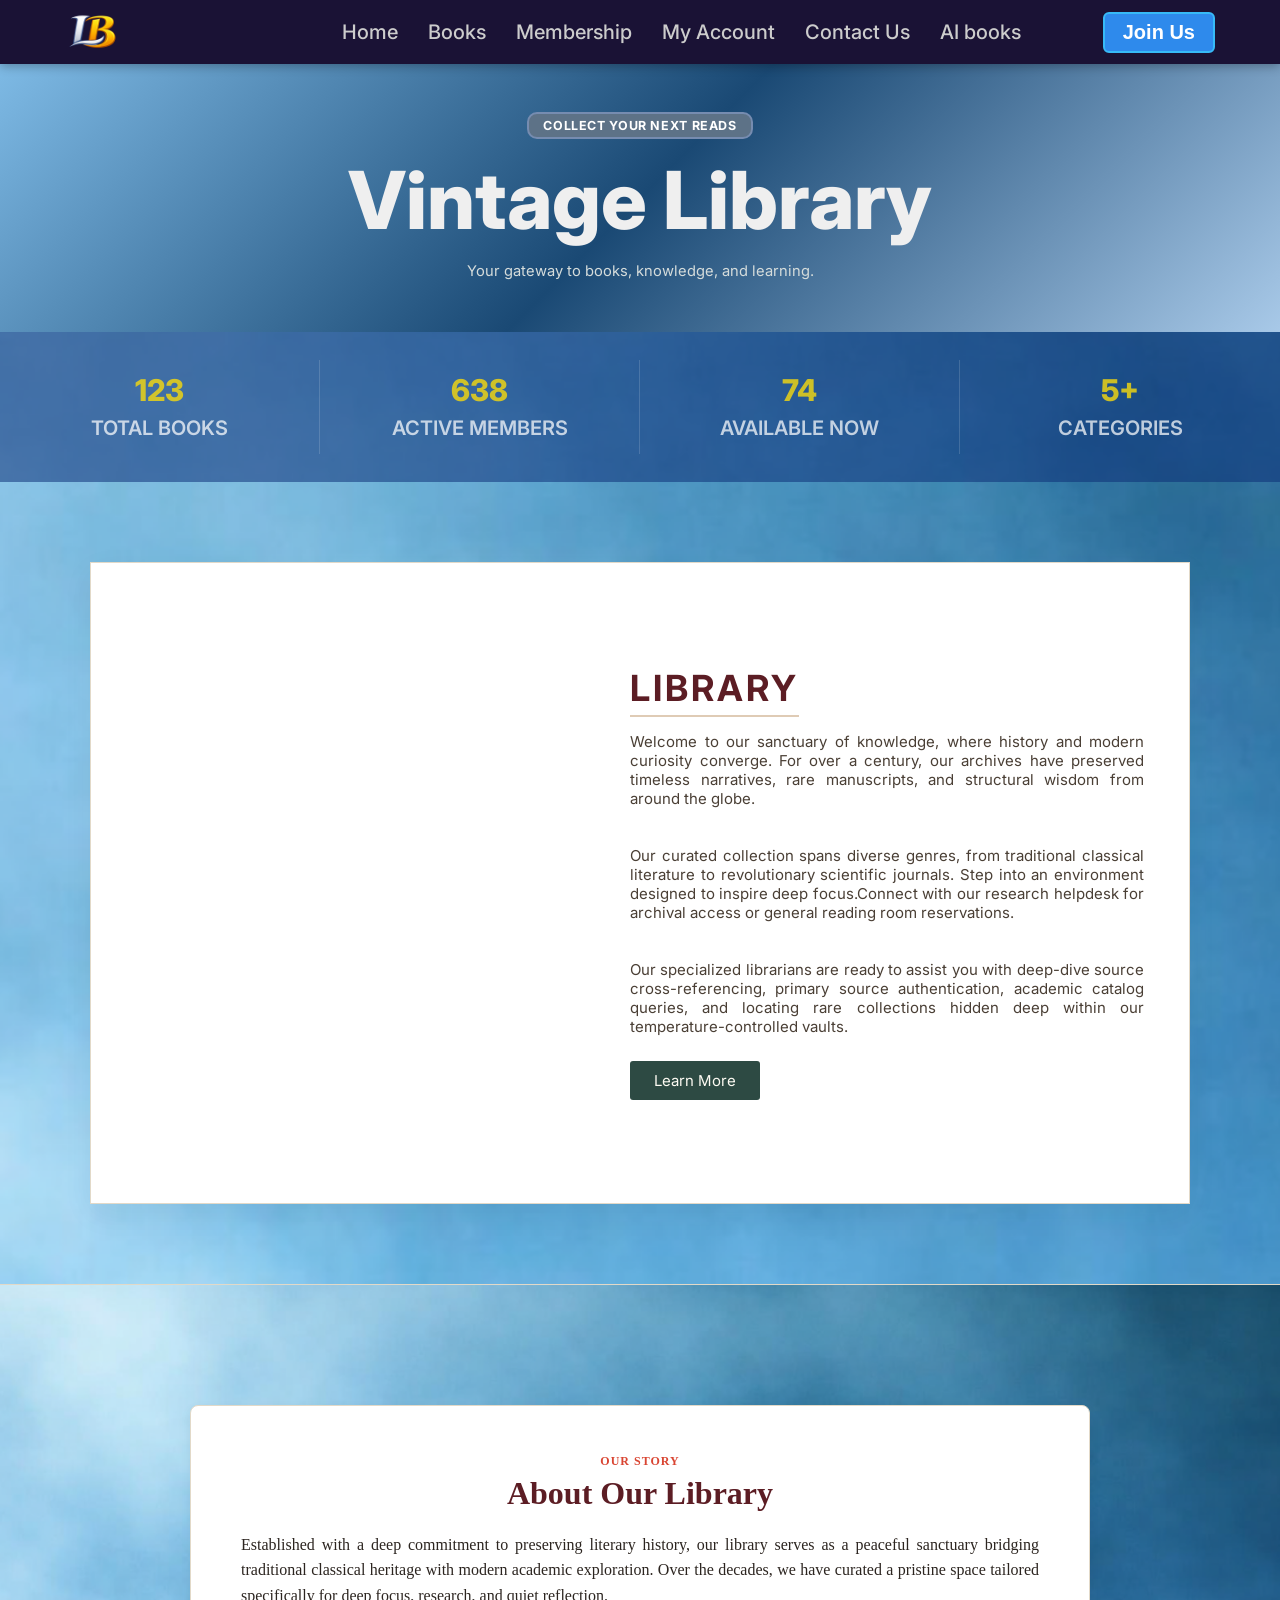
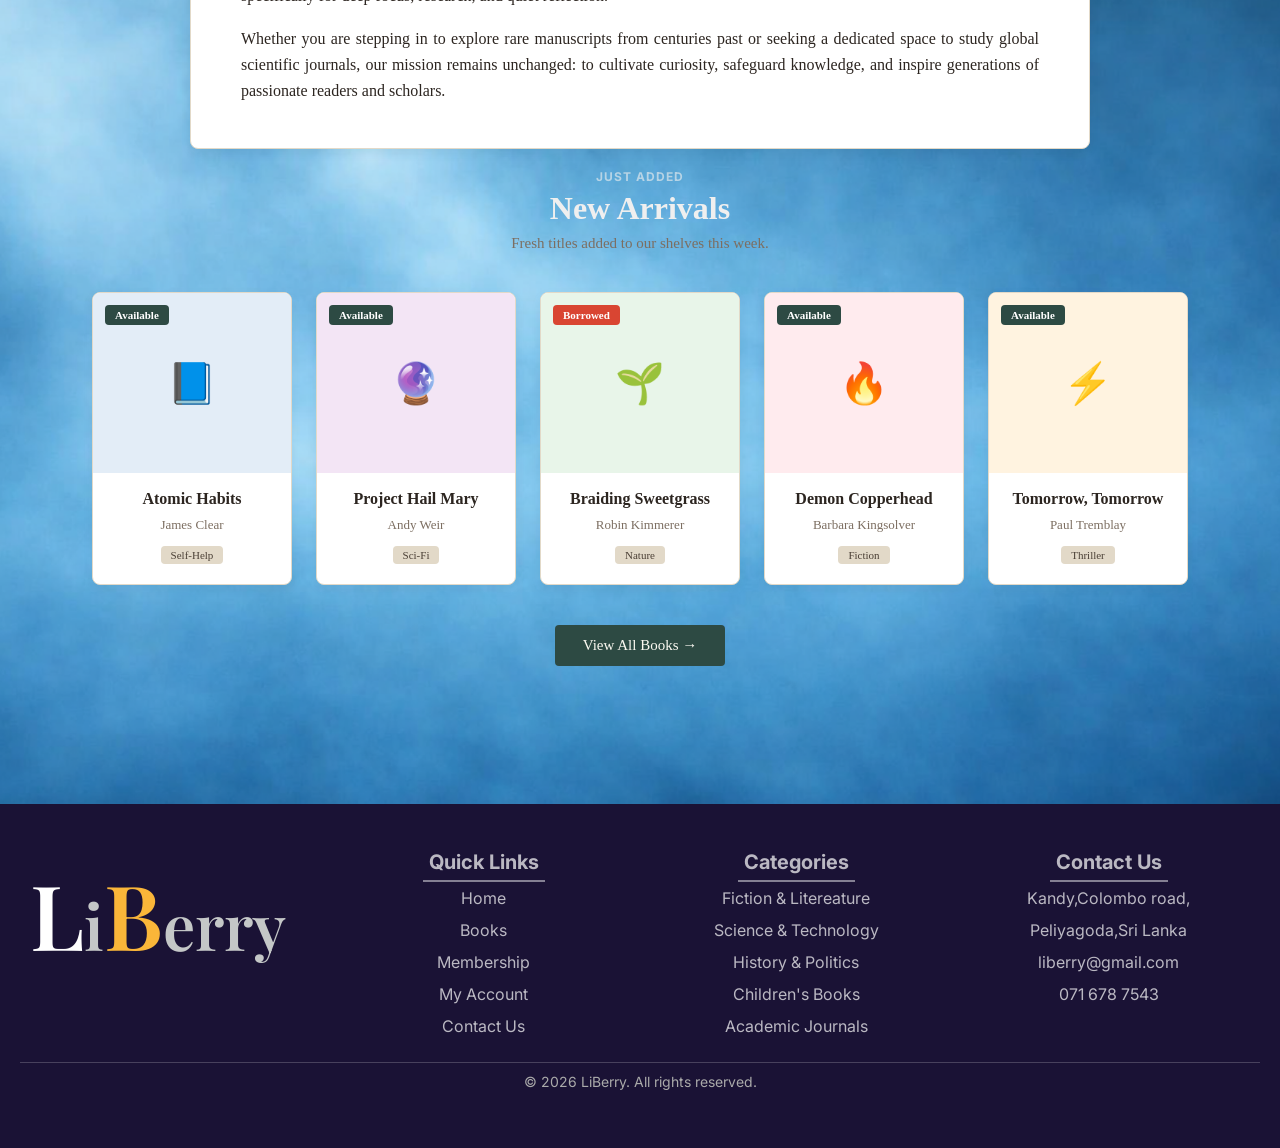
==== commit bac55c04: "Resolve merge conflicts" ====
--- a/html/Index.html
+++ b/html/Index.html
@@ -103,69 +103,7 @@
   </div>
 <div class="new-arrivals-section">
   <div class="arrivals-container">
-    
-    <div class="arrivals-header">
-      <div class="arrival-label">Just Added</div>
-      <h2 class="arrival-title">New Arrivals</h2>
-      <p class="arrival-sub">Fresh titles added to our shelves this week.</p>
-    </div>
-    
-    <div class="books-grid">
-      
-      <div class="book-card">
-        <div class="book-cover color-1">📘<span class="badge status-available">Available</span></div>
-        <div class="book-info">
-          <h4>Atomic Habits</h4>
-          <p class="author">James Clear</p>
-          <span class="genre-tag">Self-Help</span>
-        </div>
-      </div>
-      
-      <div class="book-card">
-        <div class="book-cover color-2">🔮<span class="badge status-available">Available</span></div>
-        <div class="book-info">
-          <h4>Project Hail Mary</h4>
-          <p class="author">Andy Weir</p>
-          <span class="genre-tag">Sci-Fi</span>
-        </div>
-      </div>
-      
-      <div class="book-card">
-        <div class="book-cover color-3">🌱<span class="badge status-borrowed">Borrowed</span></div>
-        <div class="book-info">
-          <h4>Braiding Sweetgrass</h4>
-          <p class="author">Robin Kimmerer</p>
-          <span class="genre-tag">Nature</span>
-        </div>
-      </div>
-      
-      <div class="book-card">
-        <div class="book-cover color-4">🔥<span class="badge status-available">Available</span></div>
-        <div class="book-info">
-          <h4>Demon Copperhead</h4>
-          <p class="author">Barbara Kingsolver</p>
-          <span class="genre-tag">Fiction</span>
-        </div>
-      </div>
-      
-      <div class="book-card">
-        <div class="book-cover color-5">⚡<span class="badge status-available">Available</span></div>
-        <div class="book-info">
-          <h4>Tomorrow, Tomorrow</h4>
-          <p class="author">Paul Tremblay</p>
-          <span class="genre-tag">Thriller</span>
-        </div>
-      </div>
-      
-    </div>
-    
-    <div class="arrivals-footer">
-      <a href="Books.html" class="view-all-btn">View All Books →</a>
-    </div>
-    <br>
-    
-  </div>
-  <div class="about-section-wrapper">
+    <div class="about-section-wrapper">
   <div class="about-central-container">
     
     <div class="about-content-box">
@@ -180,6 +118,70 @@
     </div>
 
   </div>
+    <br>
+    
+    <div class="arrivals-header">
+      <div class="arrival-label">Just Added</div>
+      <h2 class="arrival-title">New Arrivals</h2>
+      <p class="arrival-sub">Fresh titles added to our shelves this week.</p>
+    </div>
+    
+    <div class="books-grid">
+      
+      <div class="book-card">
+        <div class="book-cover color-1">📘<span class="badge status-available">Available</span></div>
+        <div class="book-info">
+          <h4>Atomic Habits</h4>
+          <p class="author">James Clear</p>
+          <span class="genre-tag">Self-Help</span>
+        </div>
+      </div>
+      
+      <div class="book-card">
+        <div class="book-cover color-2">🔮<span class="badge status-available">Available</span></div>
+        <div class="book-info">
+          <h4>Project Hail Mary</h4>
+          <p class="author">Andy Weir</p>
+          <span class="genre-tag">Sci-Fi</span>
+        </div>
+      </div>
+      
+      <div class="book-card">
+        <div class="book-cover color-3">🌱<span class="badge status-borrowed">Borrowed</span></div>
+        <div class="book-info">
+          <h4>Braiding Sweetgrass</h4>
+          <p class="author">Robin Kimmerer</p>
+          <span class="genre-tag">Nature</span>
+        </div>
+      </div>
+      
+      <div class="book-card">
+        <div class="book-cover color-4">🔥<span class="badge status-available">Available</span></div>
+        <div class="book-info">
+          <h4>Demon Copperhead</h4>
+          <p class="author">Barbara Kingsolver</p>
+          <span class="genre-tag">Fiction</span>
+        </div>
+      </div>
+      
+      <div class="book-card">
+        <div class="book-cover color-5">⚡<span class="badge status-available">Available</span></div>
+        <div class="book-info">
+          <h4>Tomorrow, Tomorrow</h4>
+          <p class="author">Paul Tremblay</p>
+          <span class="genre-tag">Thriller</span>
+        </div>
+      </div>
+      
+    </div>
+    
+    <div class="arrivals-footer">
+      <a href="Books.html" class="view-all-btn">View All Books →</a>
+    </div>
+    <br>
+    
+  </div>
+  
 </div>
 </div>
  
--- a/css/stylecontact.css
+++ b/css/stylecontact.css
@@ -1205,7 +1205,7 @@
 
 .arrival-sub {
   font-size: 19px;
-  color: #efefef;;
+  color:  #ffffff;
   font-family: 'Georgia';
 }
 
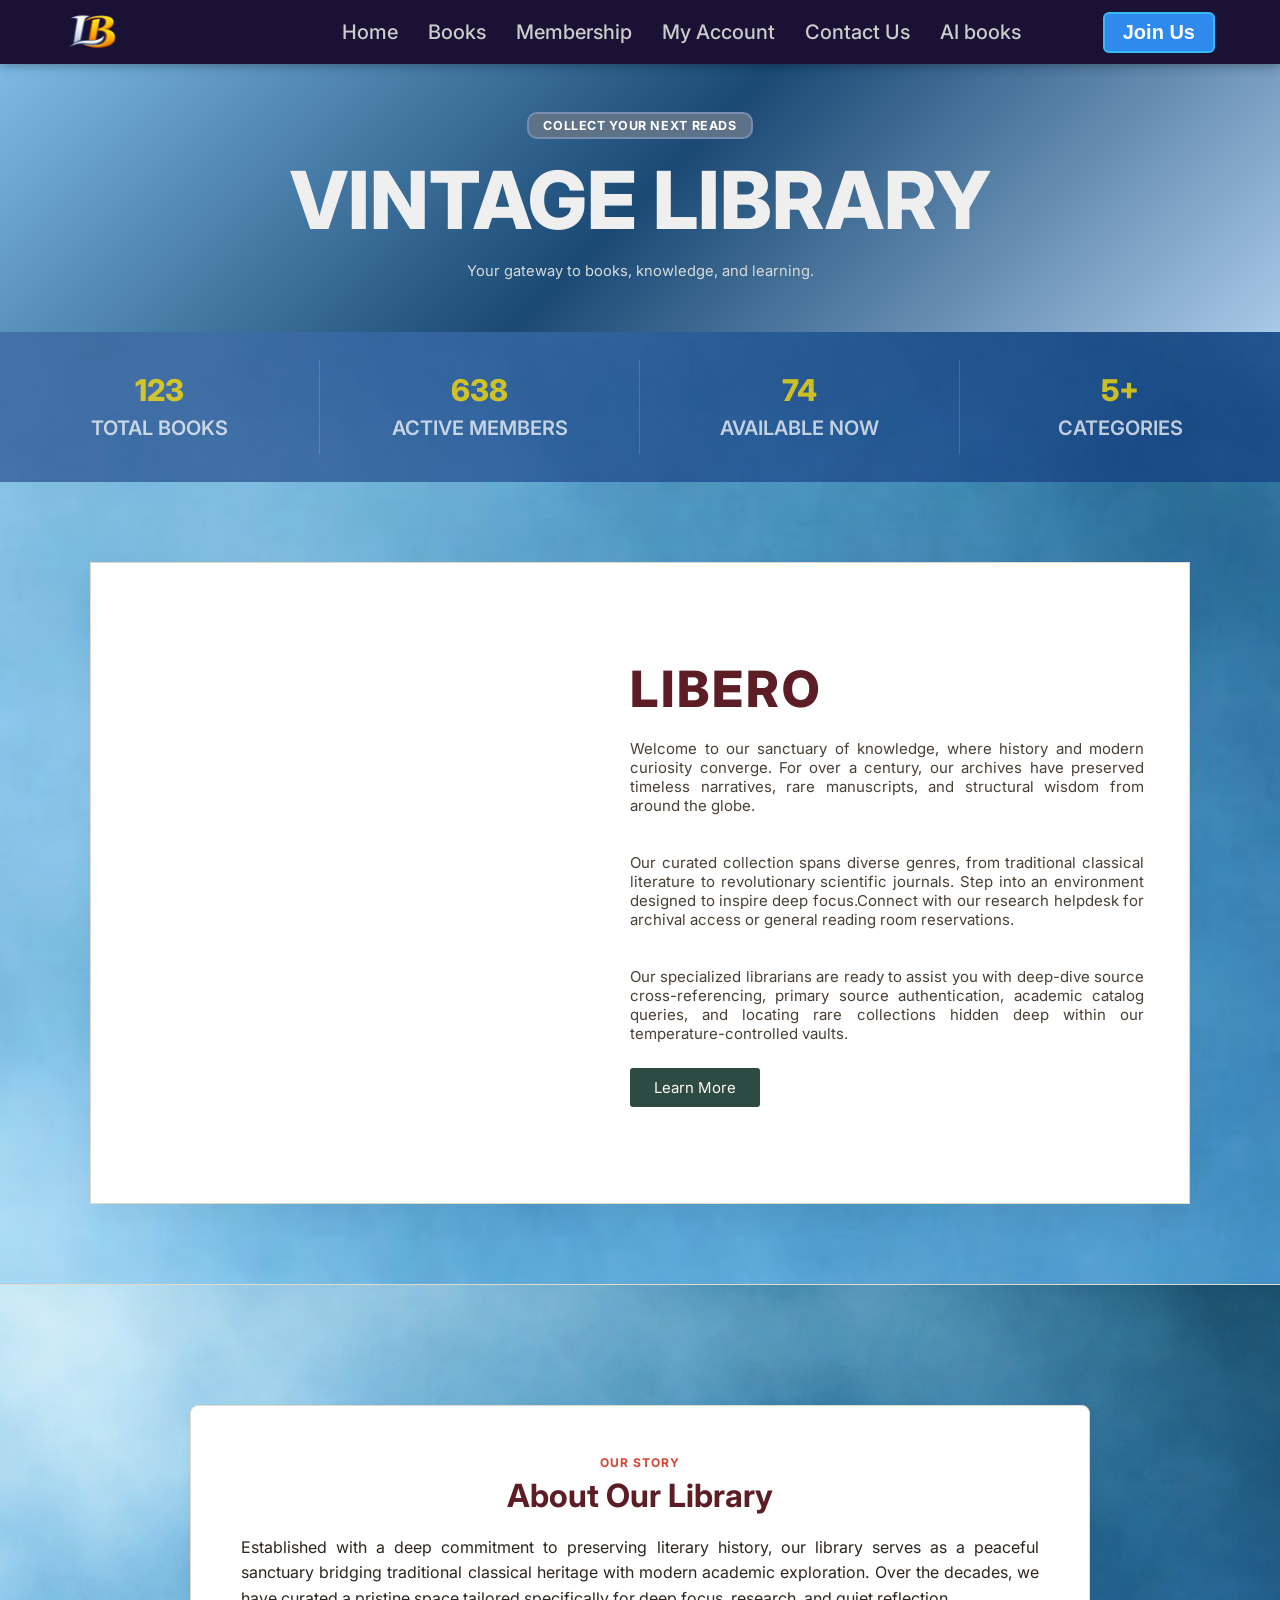
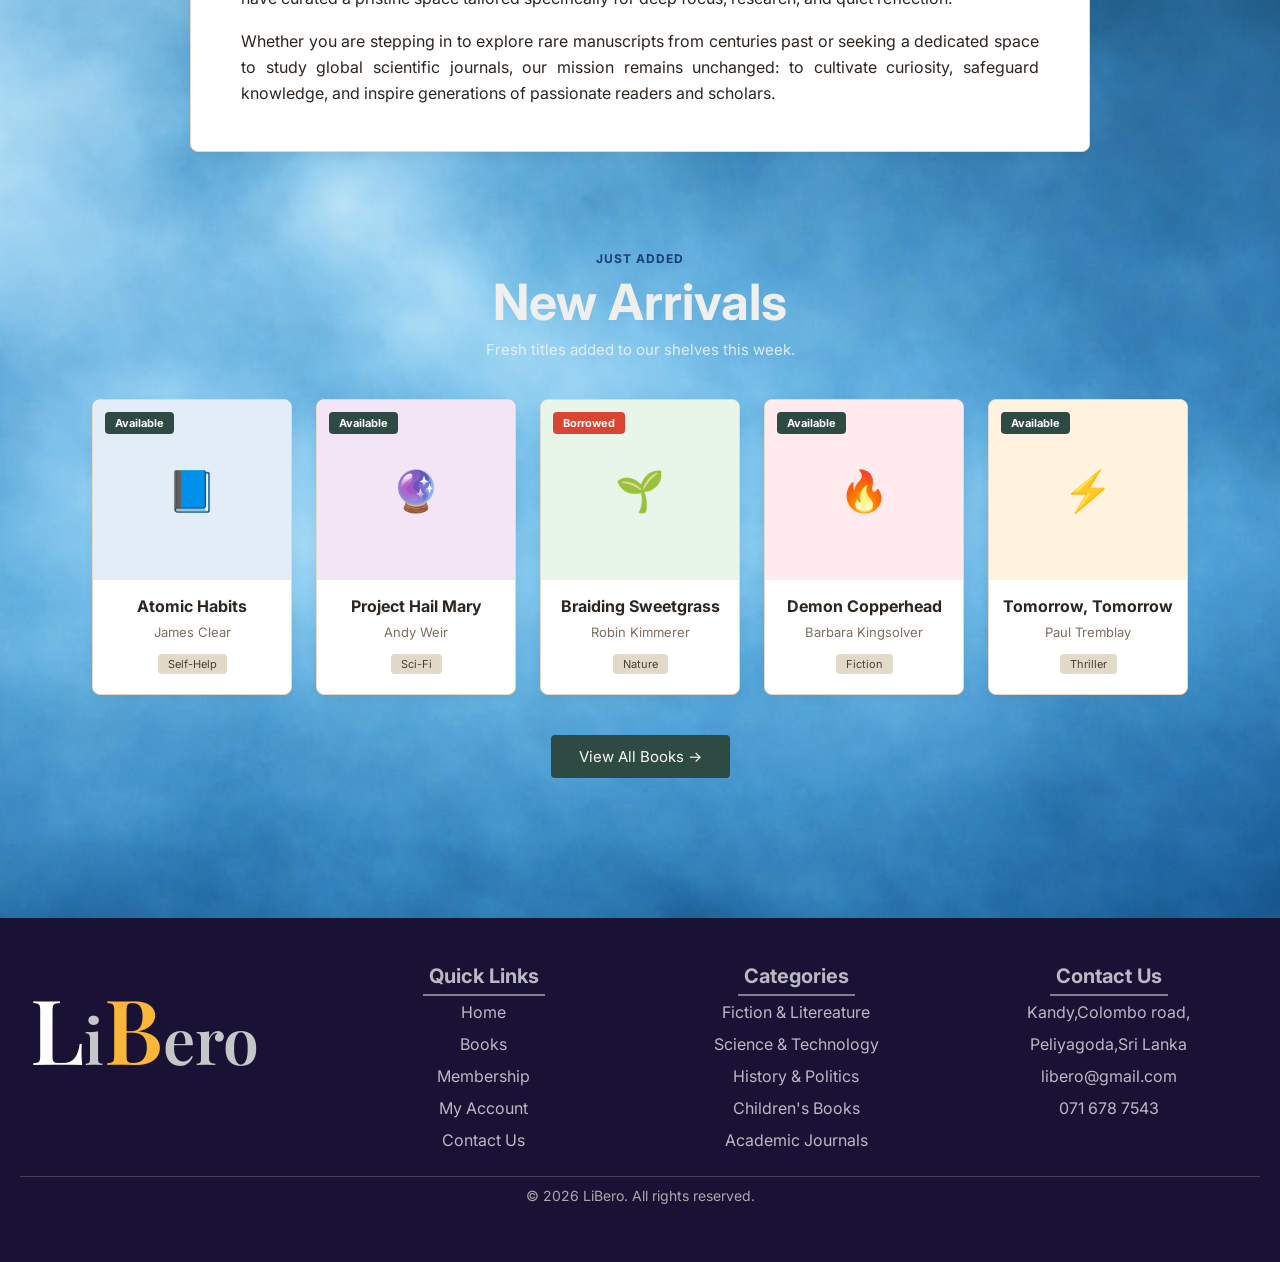
==== commit de794d82: "made some minor improvements" ====
--- a/html/Index.html
+++ b/html/Index.html
@@ -35,12 +35,11 @@
     </nav>
   <div class="hero-section">
     <span class="browse-badge">Collect Your Next Reads</span>
-    <h2>Vintage Library</h2>
-    <div class="hero-subtitle"><div class="hero-subtitle">
+    <h2>VINTAGE LIBRARY</h2>
+    <div class="hero-subtitle">
       Your gateway to books, knowledge, and learning.
-    </div>
-  </div>
-
+    
+    </div>
   </div>
   <div  class="stat-container">
       <div class="grid">
@@ -72,7 +71,7 @@
       <div class="hero-right-col">
 
         <div class="title-block">
-          <h1 class="main-title" id="mainTitle">LIBRARY</h1>
+          <h1 class="main-title" id="mainTitle">LIBERO</h1>
         </div>
 
         <p class="description-text">
@@ -189,7 +188,7 @@
         <footer class="footer-container">
             <div class="logo-container">
                 <div class="name">
-                    <p><span class="L">L</span>i<span class="B">B</span>erry </p>
+                    <p><span class="L">L</span>i<span class="B">B</span>ero </p>
                 </div>
                     
             </div>
@@ -220,13 +219,13 @@
                 </h3>
                 <ul>
                     <li>Kandy,Colombo road,<br>Peliyagoda,Sri Lanka</li>
-                    <li>liberry@gmail.com</li>
+                    <li>libero@gmail.com</li>
                     <li>071 678 7543</li>
                 </ul>
             </div>
             <div class="footer-bottom">
                 <hr>
-                <p>&copy; 2026 LiBerry. All rights reserved.</p>
+                <p>&copy; 2026 LiBero. All rights reserved.</p>
             </div>
             
         </footer>
--- a/css/stylecontact.css
+++ b/css/stylecontact.css
@@ -1043,13 +1043,17 @@
 }
 
 .main-title {
-  font-size: 36px;
-  color: #5c1d24; 
+  font-size: 50px;
+  /* color: #4d3105e7!important;  */
+  color: #5c1d24;
   letter-spacing: 3px;
-  border-bottom: 2px solid #dfcbb5;
+  /* border-bottom: 2px solid #2a1d5ce2; */
   display: inline-block;
   padding-bottom: 5px;
-}
+  font-weight: 800;
+}
+
+
 
 .description-text {
   font-size: 15px;
@@ -1189,7 +1193,7 @@
 .arrival-label {
   font-size: 16px;
   text-transform: uppercase;
-  color: #efefef9e!important;
+  color: #07205ec8!important;
   font-weight: bold;
   letter-spacing: 1px;
   margin-bottom: 6px;
@@ -1197,16 +1201,16 @@
 }
 
 .arrival-title {
-  font-size: 36px;
+  font-size: 50px!important;
   color: #efefef!important;
   margin-bottom: 8px;
-  font-family: 'Georgia';
+  font-family: 'Inter', sans-serif;
 }
 
 .arrival-sub {
   font-size: 19px;
-  color:  #ffffff;
-  font-family: 'Georgia';
+  color:  #f2f2f5dd!important;
+  font-family: 'Inter', sans-serif;
 }
 
 /* Flexbox container for perfect side-by-side spacing without squishing */
@@ -1267,7 +1271,7 @@
   padding: 4px 10px;
   border-radius: 4px;
   color: #ffffff;
-  font-family: 'Georgia';
+  font-family: 'Inter', sans-serif;
   font-weight: bold;
 }
 
@@ -1285,7 +1289,7 @@
   font-size: 16px;
   color: #2c2520;
   margin: 0 0 6px 0;
-  font-family: 'Georgia';
+  font-family: 'Inter', sans-serif;
   font-weight: bold;
   line-height: 1.4;
   white-space: normal; /* Permits clean text wrapping */
@@ -1296,8 +1300,7 @@
   font-size: 13px;
   color: #7c6e61;
   margin: 0 0 12px 0;
-  font-family: 'Georgia';
-}
+  font-family: 'Inter', sans-serif;}
 
 .genre-tag {
   display: inline-block;
@@ -1306,7 +1309,7 @@
   color: #4a3f35;
   padding: 3px 10px;
   border-radius: 4px;
-  font-family: 'Georgia';
+  font-family: 'Inter', sans-serif;
 }
 
 /* Section footer button elements */
@@ -1324,7 +1327,7 @@
   text-decoration: none;
   border-radius: 4px;
   font-size: 15px;
-  font-family: 'Georgia';
+  font-family: 'Inter', sans-serif;
   transition: background-color 0.2s ease;
 }
 
@@ -1372,7 +1375,7 @@
    ========================================================================== */
 .new-arrivals-section,
 .about-section-wrapper {
-  font-family: 'Georgia';
+  font-family: 'Inter', sans-serif;
   padding: 60px 20px;
   width: 100%;
   box-sizing: border-box;
@@ -1523,6 +1526,7 @@
   box-shadow: 0 4px 12px rgba(0, 0, 0, 0.05);
   box-sizing: border-box;
   transition: transform 0.3s ease, box-shadow 0.3s ease;
+  margin-bottom: 75px;
 }
 
 .about-content-box:hover {
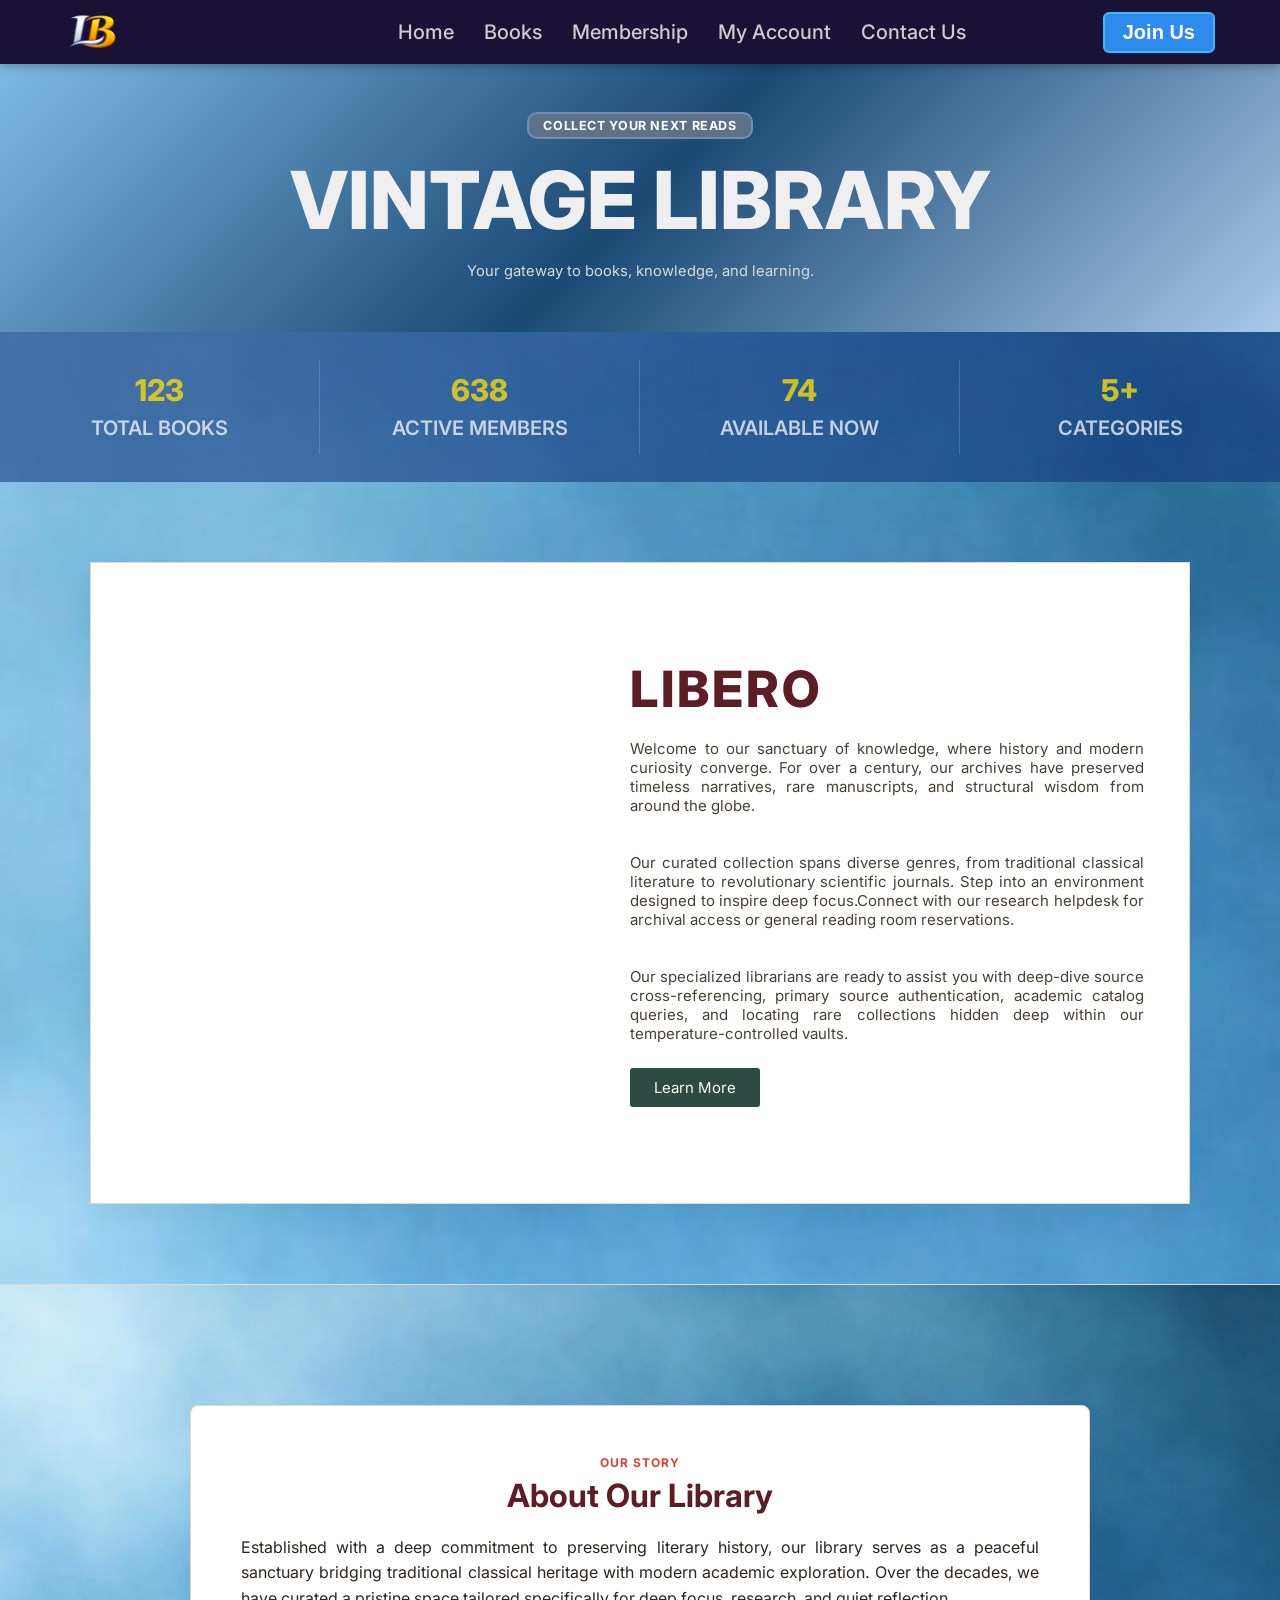
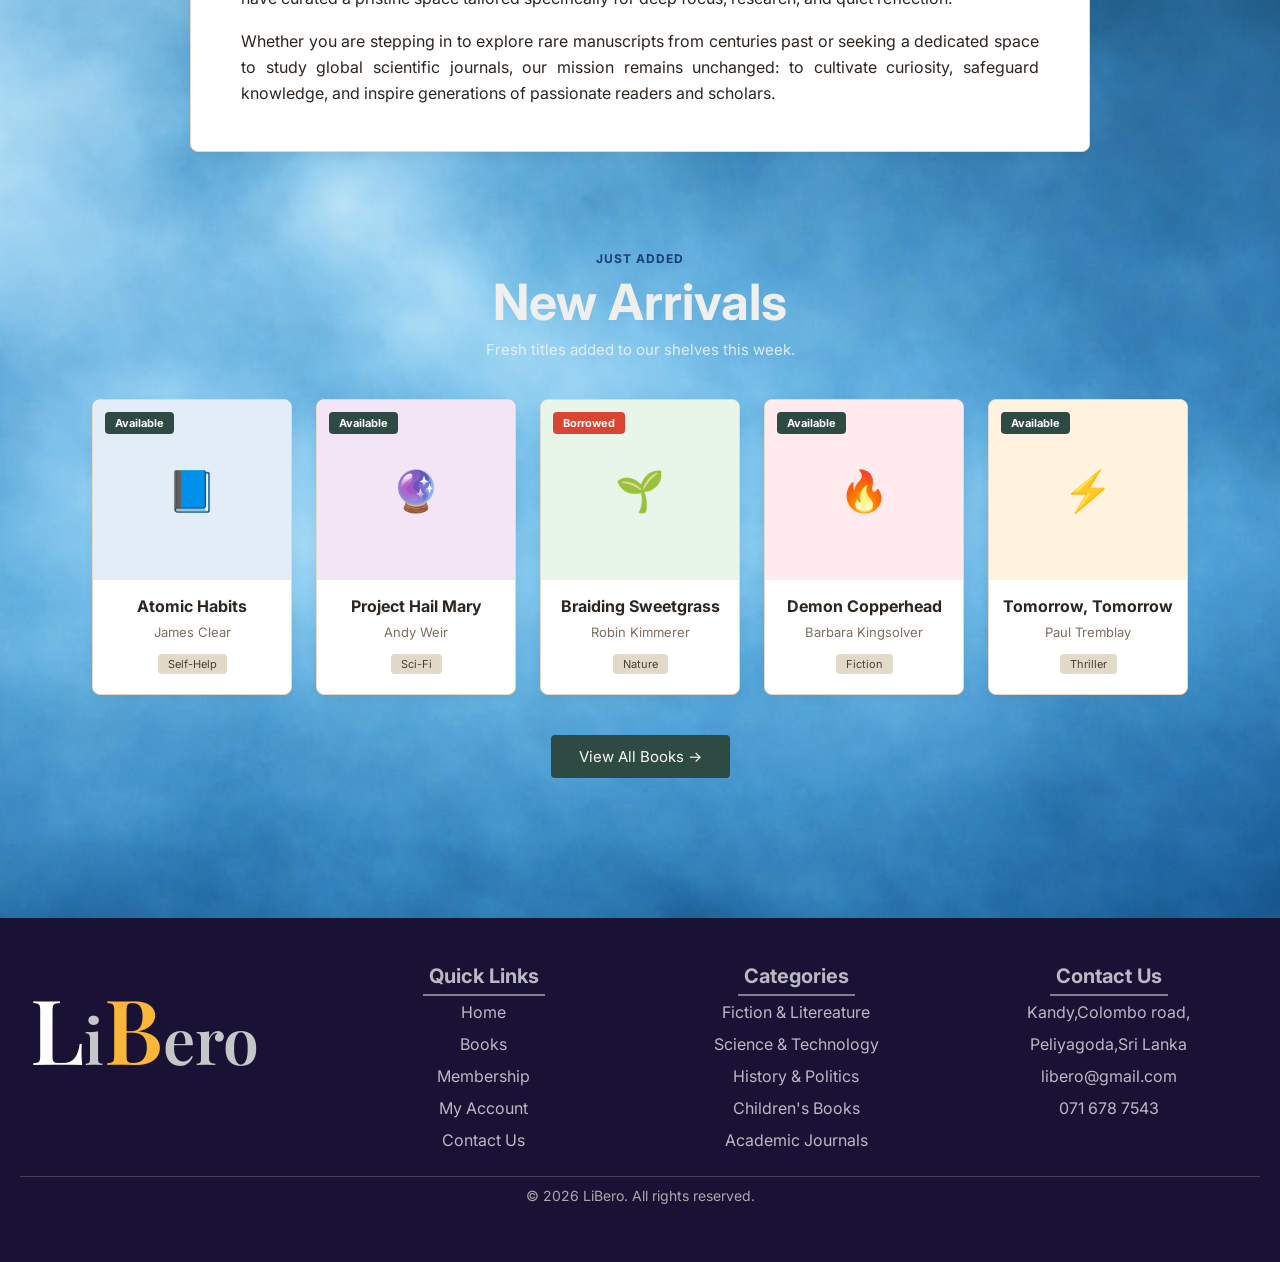
==== commit 2d07ab3f: "remove ai nav link" ====
--- a/html/Index.html
+++ b/html/Index.html
@@ -20,7 +20,6 @@
                 <li><a href="Membership.html">Membership</a></li>
                 <li><a href="my-account.html">My Account</a></li>
                 <li><a href="Contact us.html">Contact Us</a></li>
-                <li><a href="../AI/library/books.html">AI books</a></li>
             </ul>
         </div>
         <div >
--- a/css/stylecontact.css
+++ b/css/stylecontact.css
@@ -1584,4 +1584,5 @@
   .about-paragraph {
     text-align: left;
   }
-}+}
+
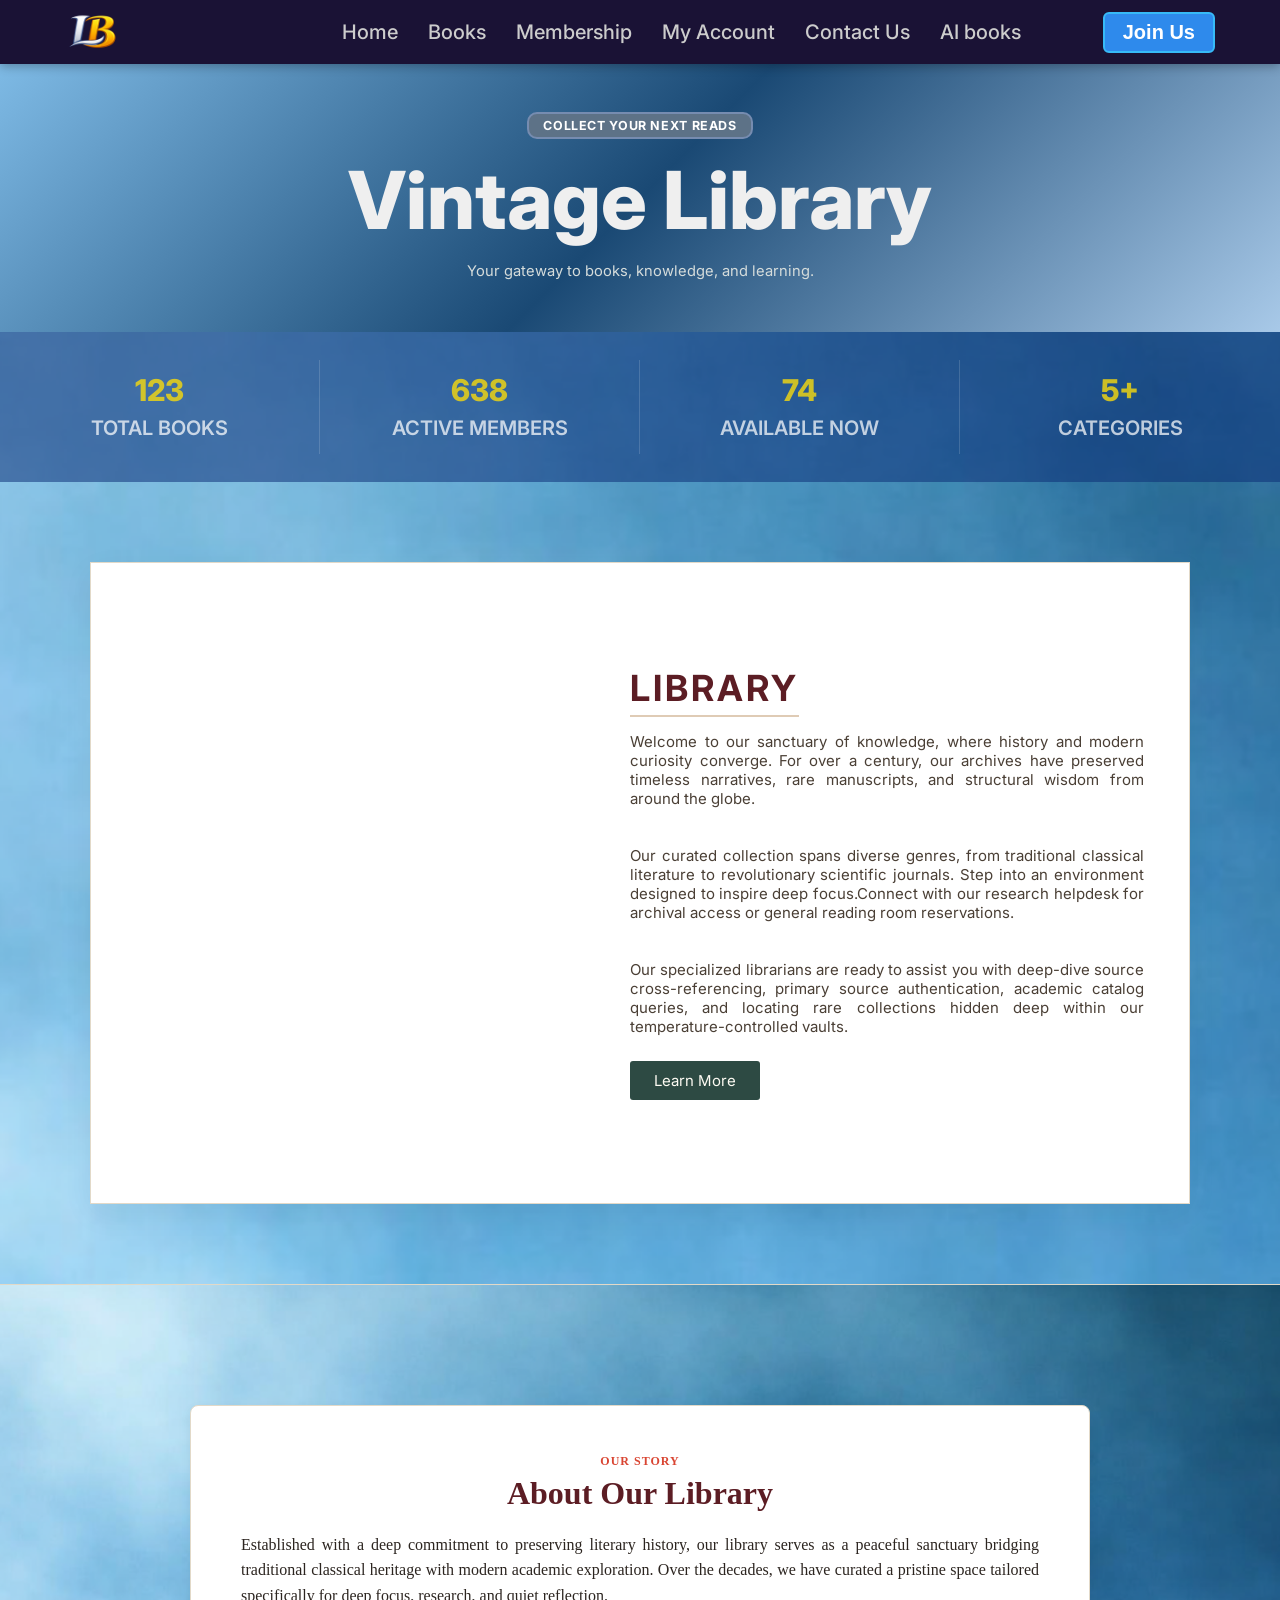
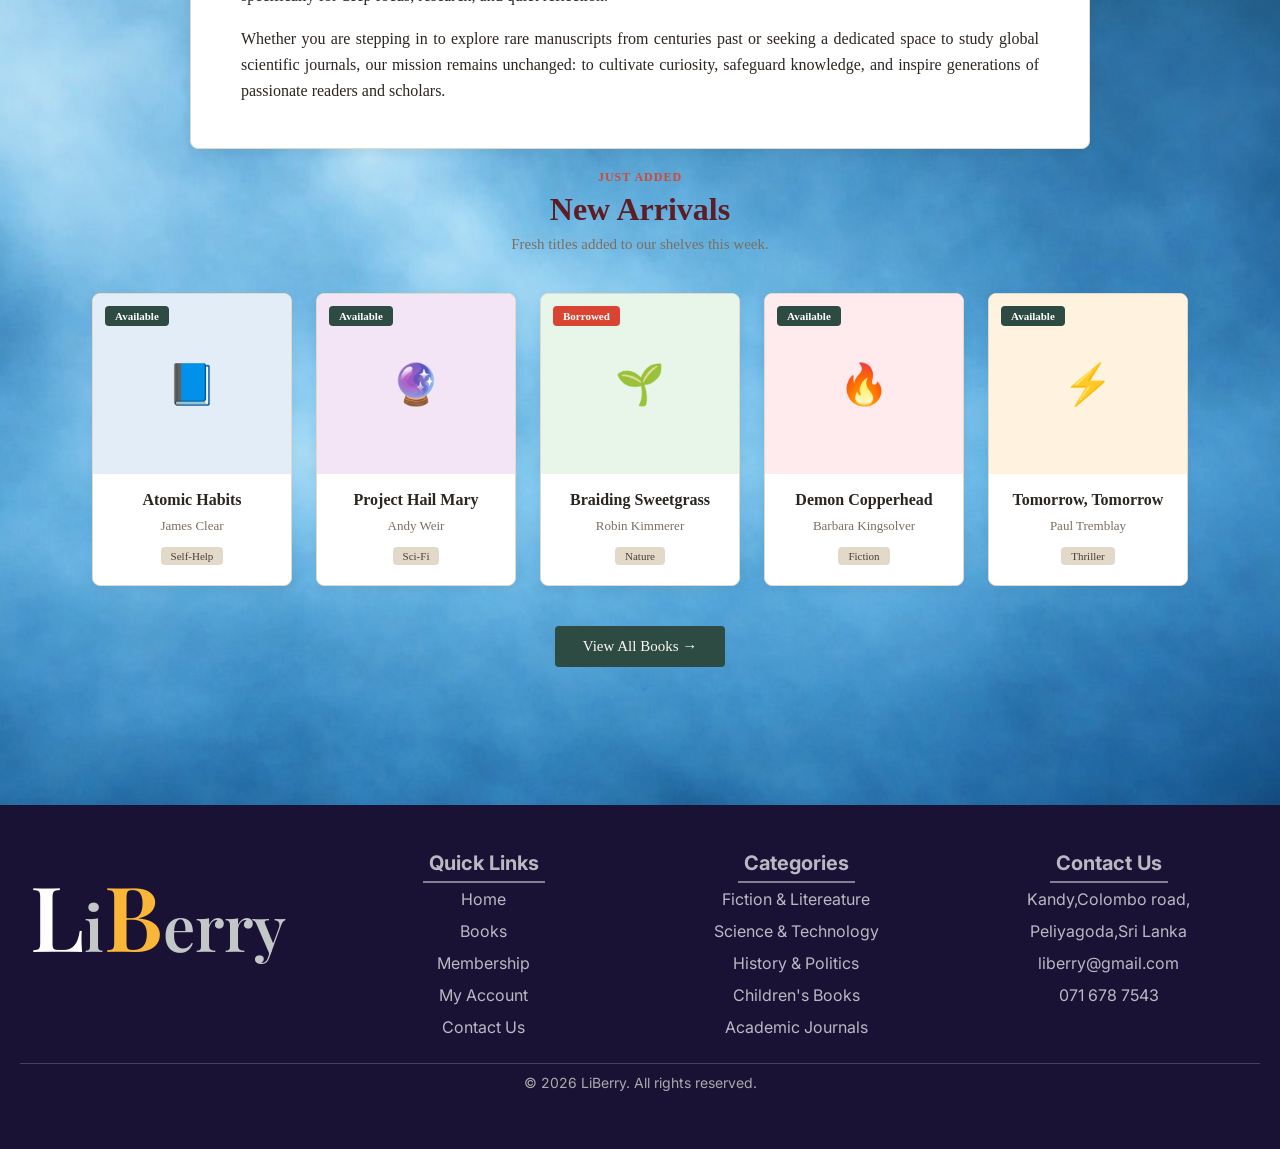
==== commit 6b0f88ed: "lkoiuy" ====
--- a/html/Index.html
+++ b/html/Index.html
@@ -20,6 +20,7 @@
                 <li><a href="Membership.html">Membership</a></li>
                 <li><a href="my-account.html">My Account</a></li>
                 <li><a href="Contact us.html">Contact Us</a></li>
+                <li><a href="../AI/library/books.html">AI books</a></li>
             </ul>
         </div>
         <div >
@@ -34,11 +35,12 @@
     </nav>
   <div class="hero-section">
     <span class="browse-badge">Collect Your Next Reads</span>
-    <h2>VINTAGE LIBRARY</h2>
-    <div class="hero-subtitle">
+    <h2>Vintage Library</h2>
+    <div class="hero-subtitle"><div class="hero-subtitle">
       Your gateway to books, knowledge, and learning.
-    
-    </div>
+    </div>
+  </div>
+
   </div>
   <div  class="stat-container">
       <div class="grid">
@@ -70,7 +72,7 @@
       <div class="hero-right-col">
 
         <div class="title-block">
-          <h1 class="main-title" id="mainTitle">LIBERO</h1>
+          <h1 class="main-title" id="mainTitle">LIBRARY</h1>
         </div>
 
         <p class="description-text">
@@ -99,7 +101,7 @@
 
     </div>
   </div>
-<div class="new-arrivals-section">
+   <div class="new-arrivals-section">
   <div class="arrivals-container">
     <div class="about-section-wrapper">
   <div class="about-central-container">
@@ -187,7 +189,7 @@
         <footer class="footer-container">
             <div class="logo-container">
                 <div class="name">
-                    <p><span class="L">L</span>i<span class="B">B</span>ero </p>
+                    <p><span class="L">L</span>i<span class="B">B</span>erry </p>
                 </div>
                     
             </div>
@@ -218,13 +220,13 @@
                 </h3>
                 <ul>
                     <li>Kandy,Colombo road,<br>Peliyagoda,Sri Lanka</li>
-                    <li>libero@gmail.com</li>
+                    <li>liberry@gmail.com</li>
                     <li>071 678 7543</li>
                 </ul>
             </div>
             <div class="footer-bottom">
                 <hr>
-                <p>&copy; 2026 LiBero. All rights reserved.</p>
+                <p>&copy; 2026 LiBerry. All rights reserved.</p>
             </div>
             
         </footer>
@@ -233,7 +235,7 @@
   
 
   <script>
-    var accentColor = "#5c1d24";
+    let accentColor = "#5c1d24";
     document.getElementById("mainTitle").style.color = accentColor;
   </script>
     
--- a/css/stylecontact.css
+++ b/css/stylecontact.css
@@ -491,7 +491,7 @@
 
 
 .book-card {
-    background: #fff;
+    background: hsl(0, 0%, 100%);
     border-radius: 10px;
     border: 2px solid transparent;
     box-shadow: 0 2px 8px rgba(0,0,0,0.07);
@@ -1043,17 +1043,13 @@
 }
 
 .main-title {
-  font-size: 50px;
-  /* color: #4d3105e7!important;  */
-  color: #5c1d24;
+  font-size: 36px;
+  color: #5c1d24; 
   letter-spacing: 3px;
-  /* border-bottom: 2px solid #2a1d5ce2; */
+  border-bottom: 2px solid #dfcbb5;
   display: inline-block;
   padding-bottom: 5px;
-  font-weight: 800;
-}
-
-
+}
 
 .description-text {
   font-size: 15px;
@@ -1172,7 +1168,7 @@
   width: 100%;
   box-sizing: border-box;
   clear: both; 
-  font-family: 'Inter', sans-serif;
+  font-family: 'Georgia';
 
   background-size: cover;          
   background-position: center;     
@@ -1193,24 +1189,24 @@
 .arrival-label {
   font-size: 16px;
   text-transform: uppercase;
-  color: #07205ec8!important;
+  color:  #ffffff;
   font-weight: bold;
   letter-spacing: 1px;
   margin-bottom: 6px;
-  font-family: 'Inter', sans-serif;
+  font-family: 'Georgia';
 }
 
 .arrival-title {
-  font-size: 50px!important;
-  color: #efefef!important;
+  font-size: 36px;
+  color:  #ffffff;
   margin-bottom: 8px;
-  font-family: 'Inter', sans-serif;
+  font-family: 'Georgia';
 }
 
 .arrival-sub {
   font-size: 19px;
-  color:  #f2f2f5dd!important;
-  font-family: 'Inter', sans-serif;
+  color:  #ffffff;
+  font-family: 'Georgia';
 }
 
 /* Flexbox container for perfect side-by-side spacing without squishing */
@@ -1271,7 +1267,7 @@
   padding: 4px 10px;
   border-radius: 4px;
   color: #ffffff;
-  font-family: 'Inter', sans-serif;
+  font-family: 'Georgia';
   font-weight: bold;
 }
 
@@ -1289,7 +1285,7 @@
   font-size: 16px;
   color: #2c2520;
   margin: 0 0 6px 0;
-  font-family: 'Inter', sans-serif;
+  font-family: 'Georgia';
   font-weight: bold;
   line-height: 1.4;
   white-space: normal; /* Permits clean text wrapping */
@@ -1300,7 +1296,8 @@
   font-size: 13px;
   color: #7c6e61;
   margin: 0 0 12px 0;
-  font-family: 'Inter', sans-serif;}
+  font-family: 'Georgia';
+}
 
 .genre-tag {
   display: inline-block;
@@ -1309,7 +1306,7 @@
   color: #4a3f35;
   padding: 3px 10px;
   border-radius: 4px;
-  font-family: 'Inter', sans-serif;
+  font-family: 'Georgia';
 }
 
 /* Section footer button elements */
@@ -1327,7 +1324,7 @@
   text-decoration: none;
   border-radius: 4px;
   font-size: 15px;
-  font-family: 'Inter', sans-serif;
+  font-family: 'Georgia';
   transition: background-color 0.2s ease;
 }
 
@@ -1375,7 +1372,7 @@
    ========================================================================== */
 .new-arrivals-section,
 .about-section-wrapper {
-  font-family: 'Inter', sans-serif;
+  font-family: 'Georgia';
   padding: 60px 20px;
   width: 100%;
   box-sizing: border-box;
@@ -1526,7 +1523,6 @@
   box-shadow: 0 4px 12px rgba(0, 0, 0, 0.05);
   box-sizing: border-box;
   transition: transform 0.3s ease, box-shadow 0.3s ease;
-  margin-bottom: 75px;
 }
 
 .about-content-box:hover {
@@ -1584,5 +1580,4 @@
   .about-paragraph {
     text-align: left;
   }
-}
-
+}
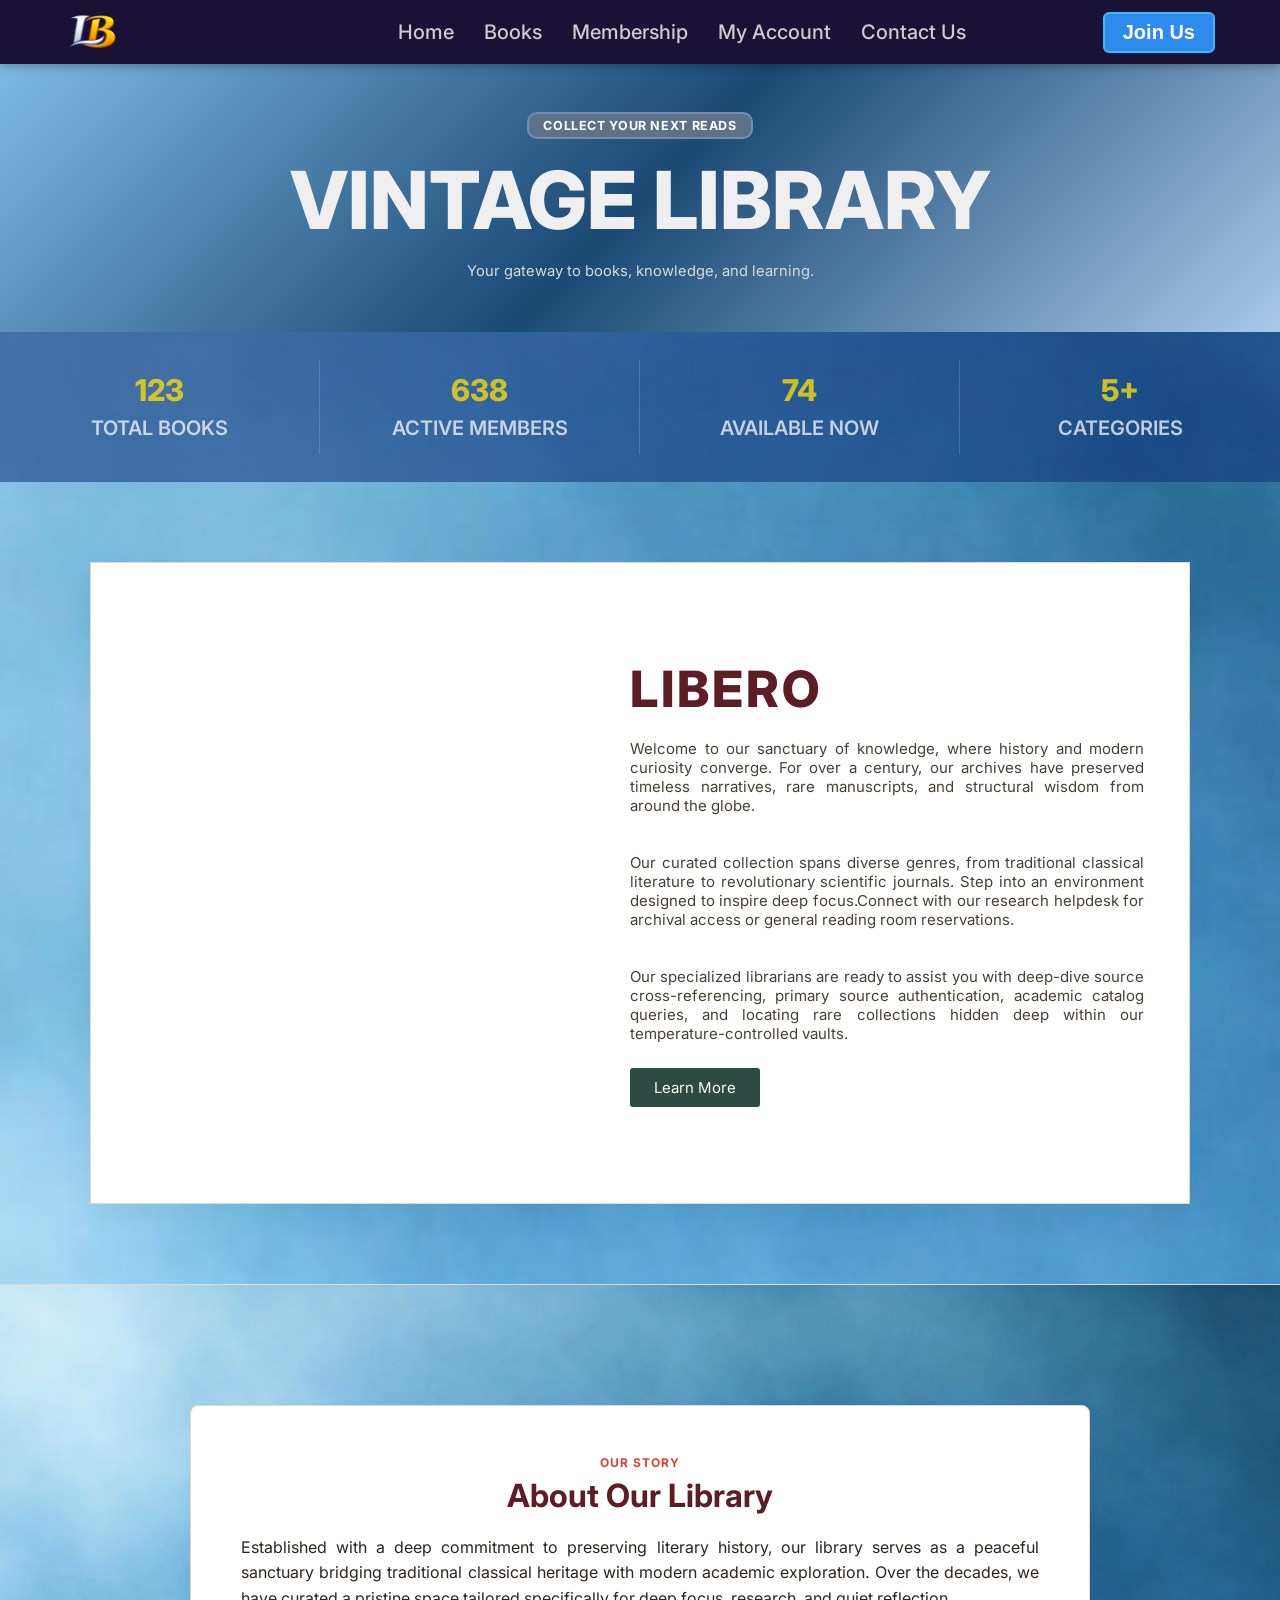
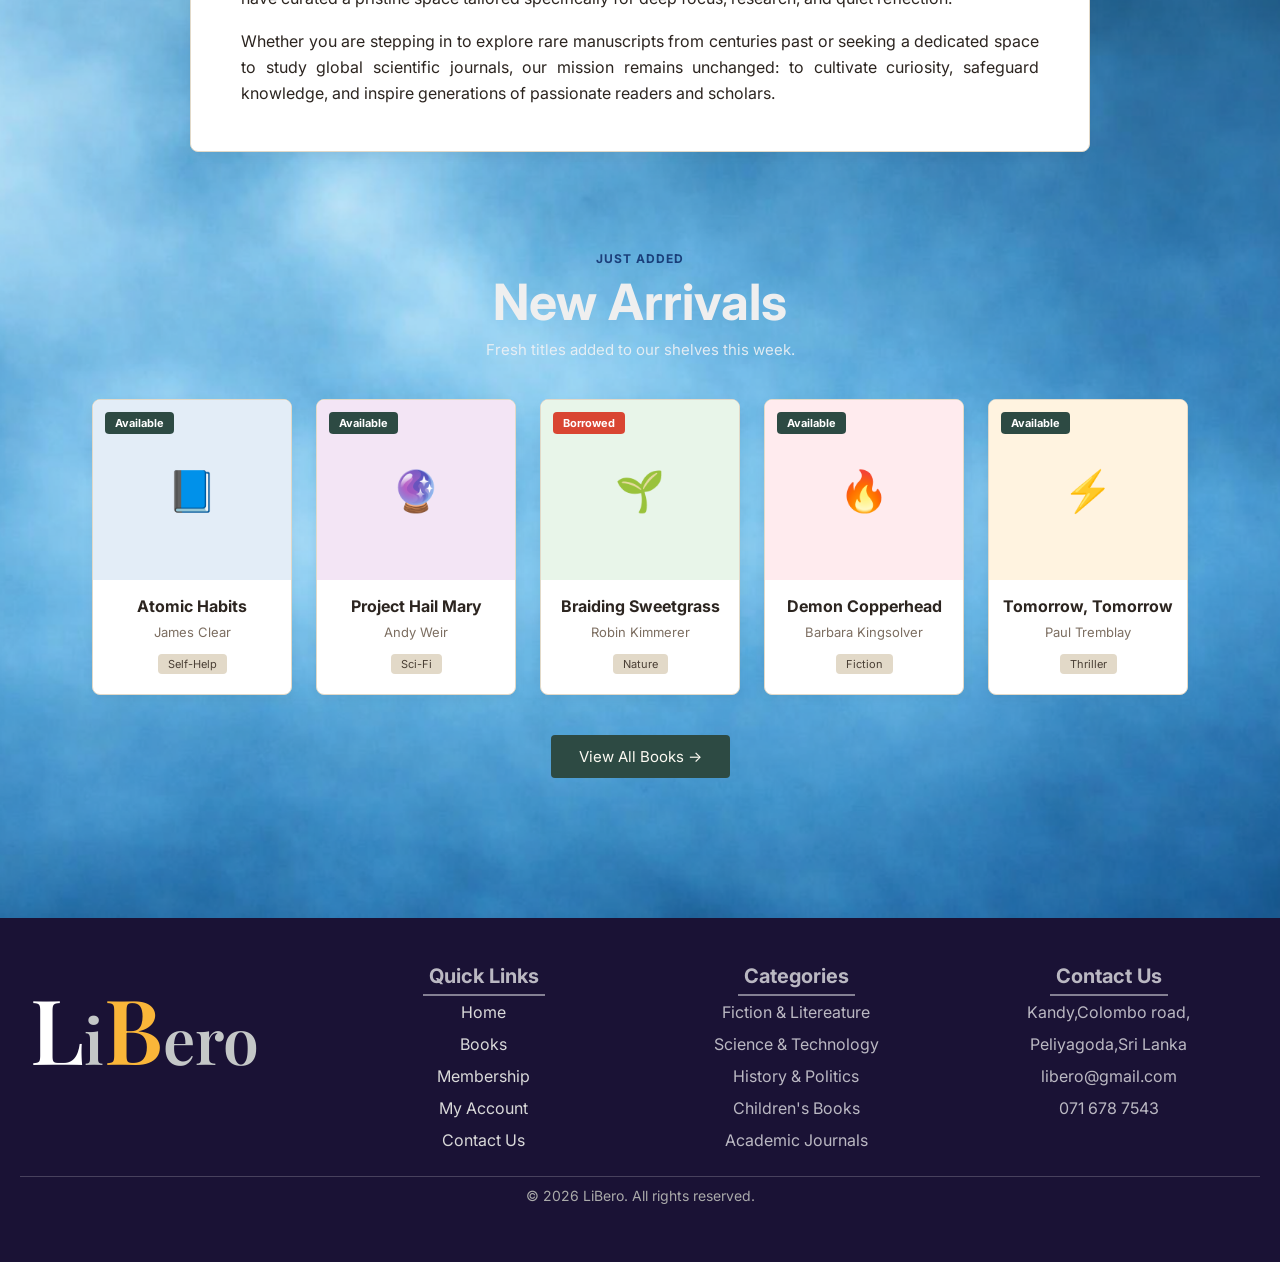
==== commit f8e4745f: "mterws" ====
--- a/html/Index.html
+++ b/html/Index.html
@@ -20,7 +20,6 @@
                 <li><a href="Membership.html">Membership</a></li>
                 <li><a href="my-account.html">My Account</a></li>
                 <li><a href="Contact us.html">Contact Us</a></li>
-                <li><a href="../AI/library/books.html">AI books</a></li>
             </ul>
         </div>
         <div >
@@ -35,12 +34,11 @@
     </nav>
   <div class="hero-section">
     <span class="browse-badge">Collect Your Next Reads</span>
-    <h2>Vintage Library</h2>
-    <div class="hero-subtitle"><div class="hero-subtitle">
+    <h2>VINTAGE LIBRARY</h2>
+    <div class="hero-subtitle">
       Your gateway to books, knowledge, and learning.
-    </div>
-  </div>
-
+    
+    </div>
   </div>
   <div  class="stat-container">
       <div class="grid">
@@ -72,7 +70,7 @@
       <div class="hero-right-col">
 
         <div class="title-block">
-          <h1 class="main-title" id="mainTitle">LIBRARY</h1>
+          <h1 class="main-title" id="mainTitle">LIBERO</h1>
         </div>
 
         <p class="description-text">
@@ -101,7 +99,7 @@
 
     </div>
   </div>
-   <div class="new-arrivals-section">
+<div class="new-arrivals-section">
   <div class="arrivals-container">
     <div class="about-section-wrapper">
   <div class="about-central-container">
@@ -189,7 +187,7 @@
         <footer class="footer-container">
             <div class="logo-container">
                 <div class="name">
-                    <p><span class="L">L</span>i<span class="B">B</span>erry </p>
+                    <p><span class="L">L</span>i<span class="B">B</span>ero </p>
                 </div>
                     
             </div>
@@ -220,13 +218,13 @@
                 </h3>
                 <ul>
                     <li>Kandy,Colombo road,<br>Peliyagoda,Sri Lanka</li>
-                    <li>liberry@gmail.com</li>
+                    <li>libero@gmail.com</li>
                     <li>071 678 7543</li>
                 </ul>
             </div>
             <div class="footer-bottom">
                 <hr>
-                <p>&copy; 2026 LiBerry. All rights reserved.</p>
+                <p>&copy; 2026 LiBero. All rights reserved.</p>
             </div>
             
         </footer>
--- a/css/stylecontact.css
+++ b/css/stylecontact.css
@@ -802,10 +802,11 @@
     border-bottom: 2px solid rgba(255, 255, 255, 0.463);
     padding: 6px;
     width: fit-content;
-    margin: 0 auto;      /* centers the h3 block itself */
+    margin: 0 auto;     
     text-align: center;
     font-size: 20px;
 }
+
 
 .cat-container h3 {
     border-bottom: 2px solid rgba(255, 255, 255, 0.463);
@@ -834,6 +835,15 @@
     text-align: center;
     line-height: 2;
 
+}
+.quick-links-list a {
+    color: #d9d9d9;
+    text-decoration: none;
+    display: inline-block;
+}
+
+.quick-links-list a:hover {
+    color: #fab639; 
 }
 .footer-bottom {
     grid-column: 1 / -1;   
@@ -1043,13 +1053,17 @@
 }
 
 .main-title {
-  font-size: 36px;
-  color: #5c1d24; 
+  font-size: 50px;
+  /* color: #4d3105e7!important;  */
+  color: #5c1d24;
   letter-spacing: 3px;
-  border-bottom: 2px solid #dfcbb5;
+  /* border-bottom: 2px solid #2a1d5ce2; */
   display: inline-block;
   padding-bottom: 5px;
-}
+  font-weight: 800;
+}
+
+
 
 .description-text {
   font-size: 15px;
@@ -1168,7 +1182,7 @@
   width: 100%;
   box-sizing: border-box;
   clear: both; 
-  font-family: 'Georgia';
+  font-family: 'Inter', sans-serif;
 
   background-size: cover;          
   background-position: center;     
@@ -1189,24 +1203,24 @@
 .arrival-label {
   font-size: 16px;
   text-transform: uppercase;
-  color:  #ffffff;
+  color: #07205ec8!important;
   font-weight: bold;
   letter-spacing: 1px;
   margin-bottom: 6px;
-  font-family: 'Georgia';
+  font-family: 'Inter', sans-serif;
 }
 
 .arrival-title {
-  font-size: 36px;
-  color:  #ffffff;
+  font-size: 50px!important;
+  color: #efefef!important;
   margin-bottom: 8px;
-  font-family: 'Georgia';
+  font-family: 'Inter', sans-serif;
 }
 
 .arrival-sub {
   font-size: 19px;
-  color:  #ffffff;
-  font-family: 'Georgia';
+  color:  #f2f2f5dd!important;
+  font-family: 'Inter', sans-serif;
 }
 
 /* Flexbox container for perfect side-by-side spacing without squishing */
@@ -1267,7 +1281,7 @@
   padding: 4px 10px;
   border-radius: 4px;
   color: #ffffff;
-  font-family: 'Georgia';
+  font-family: 'Inter', sans-serif;
   font-weight: bold;
 }
 
@@ -1285,7 +1299,7 @@
   font-size: 16px;
   color: #2c2520;
   margin: 0 0 6px 0;
-  font-family: 'Georgia';
+  font-family: 'Inter', sans-serif;
   font-weight: bold;
   line-height: 1.4;
   white-space: normal; /* Permits clean text wrapping */
@@ -1296,8 +1310,7 @@
   font-size: 13px;
   color: #7c6e61;
   margin: 0 0 12px 0;
-  font-family: 'Georgia';
-}
+  font-family: 'Inter', sans-serif;}
 
 .genre-tag {
   display: inline-block;
@@ -1306,7 +1319,7 @@
   color: #4a3f35;
   padding: 3px 10px;
   border-radius: 4px;
-  font-family: 'Georgia';
+  font-family: 'Inter', sans-serif;
 }
 
 /* Section footer button elements */
@@ -1324,7 +1337,7 @@
   text-decoration: none;
   border-radius: 4px;
   font-size: 15px;
-  font-family: 'Georgia';
+  font-family: 'Inter', sans-serif;
   transition: background-color 0.2s ease;
 }
 
@@ -1372,7 +1385,7 @@
    ========================================================================== */
 .new-arrivals-section,
 .about-section-wrapper {
-  font-family: 'Georgia';
+  font-family: 'Inter', sans-serif;
   padding: 60px 20px;
   width: 100%;
   box-sizing: border-box;
@@ -1523,6 +1536,7 @@
   box-shadow: 0 4px 12px rgba(0, 0, 0, 0.05);
   box-sizing: border-box;
   transition: transform 0.3s ease, box-shadow 0.3s ease;
+  margin-bottom: 75px;
 }
 
 .about-content-box:hover {
@@ -1580,4 +1594,5 @@
   .about-paragraph {
     text-align: left;
   }
-}+}
+
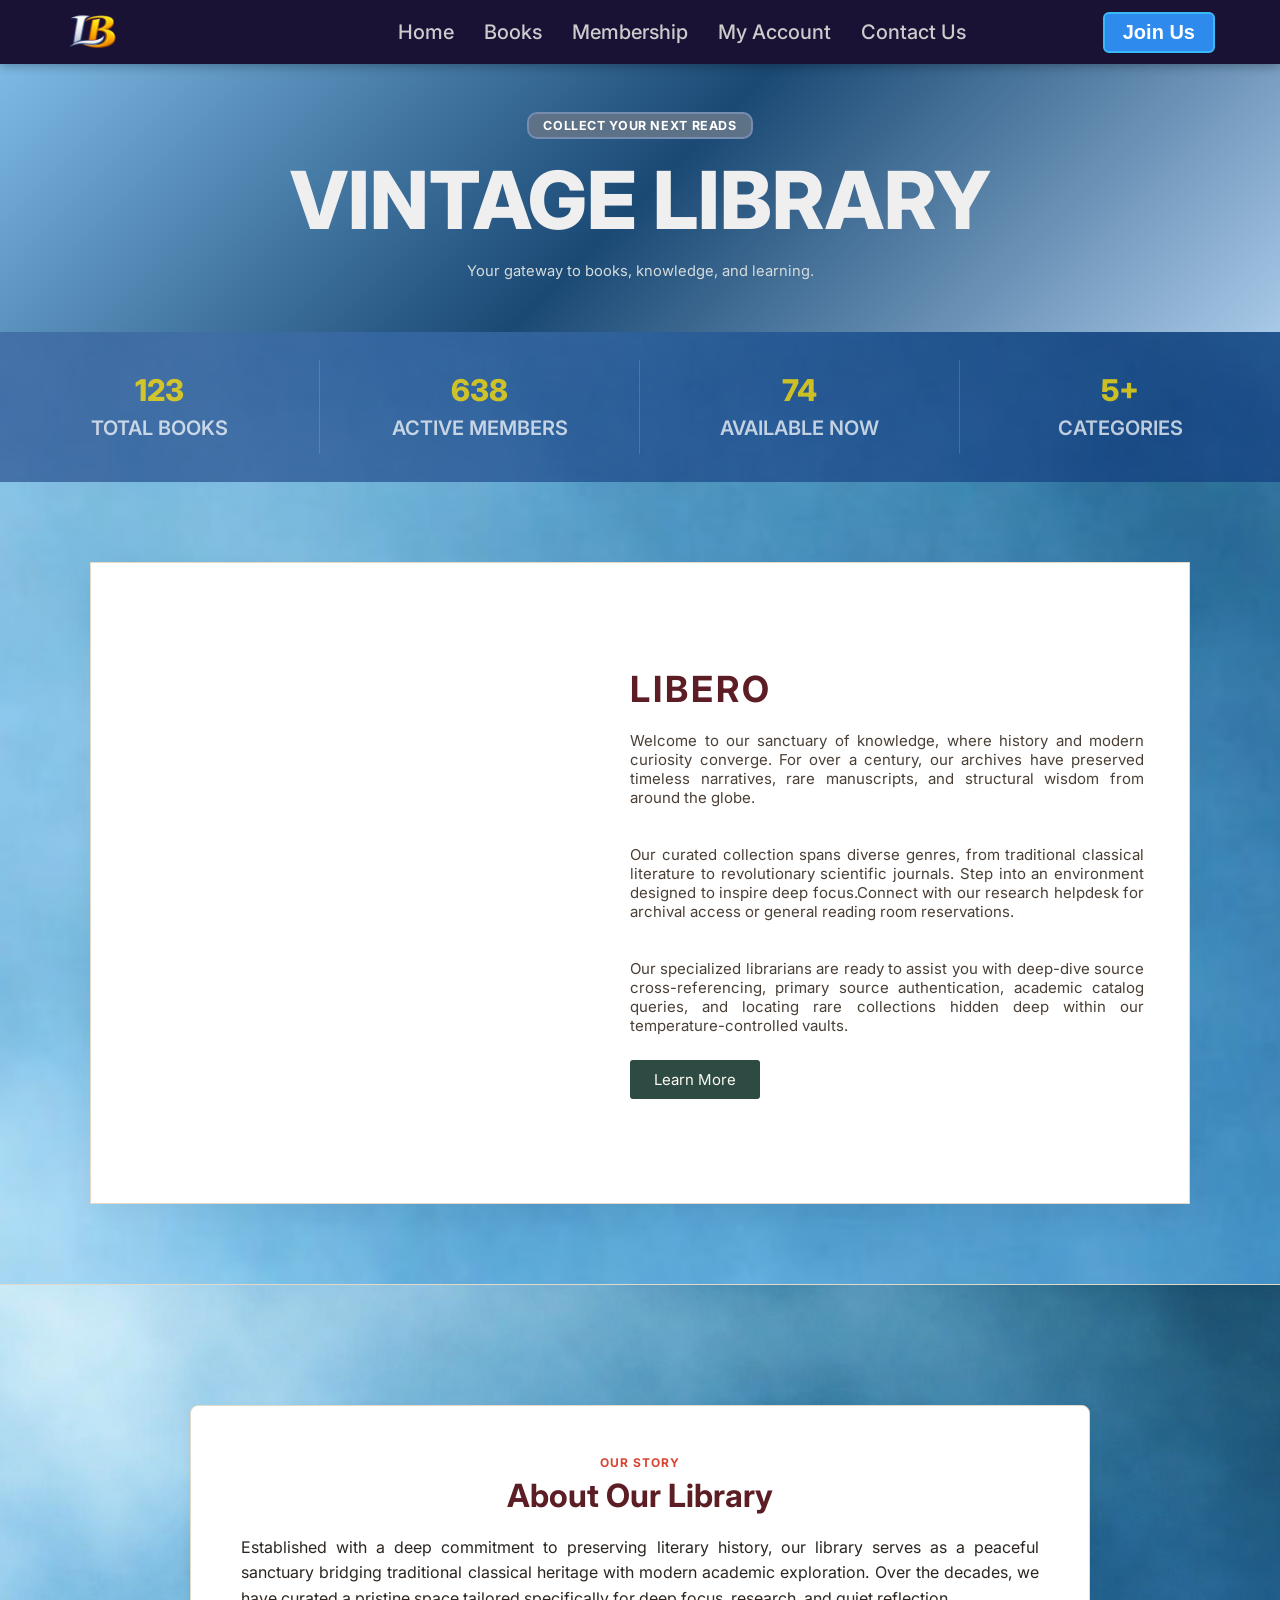
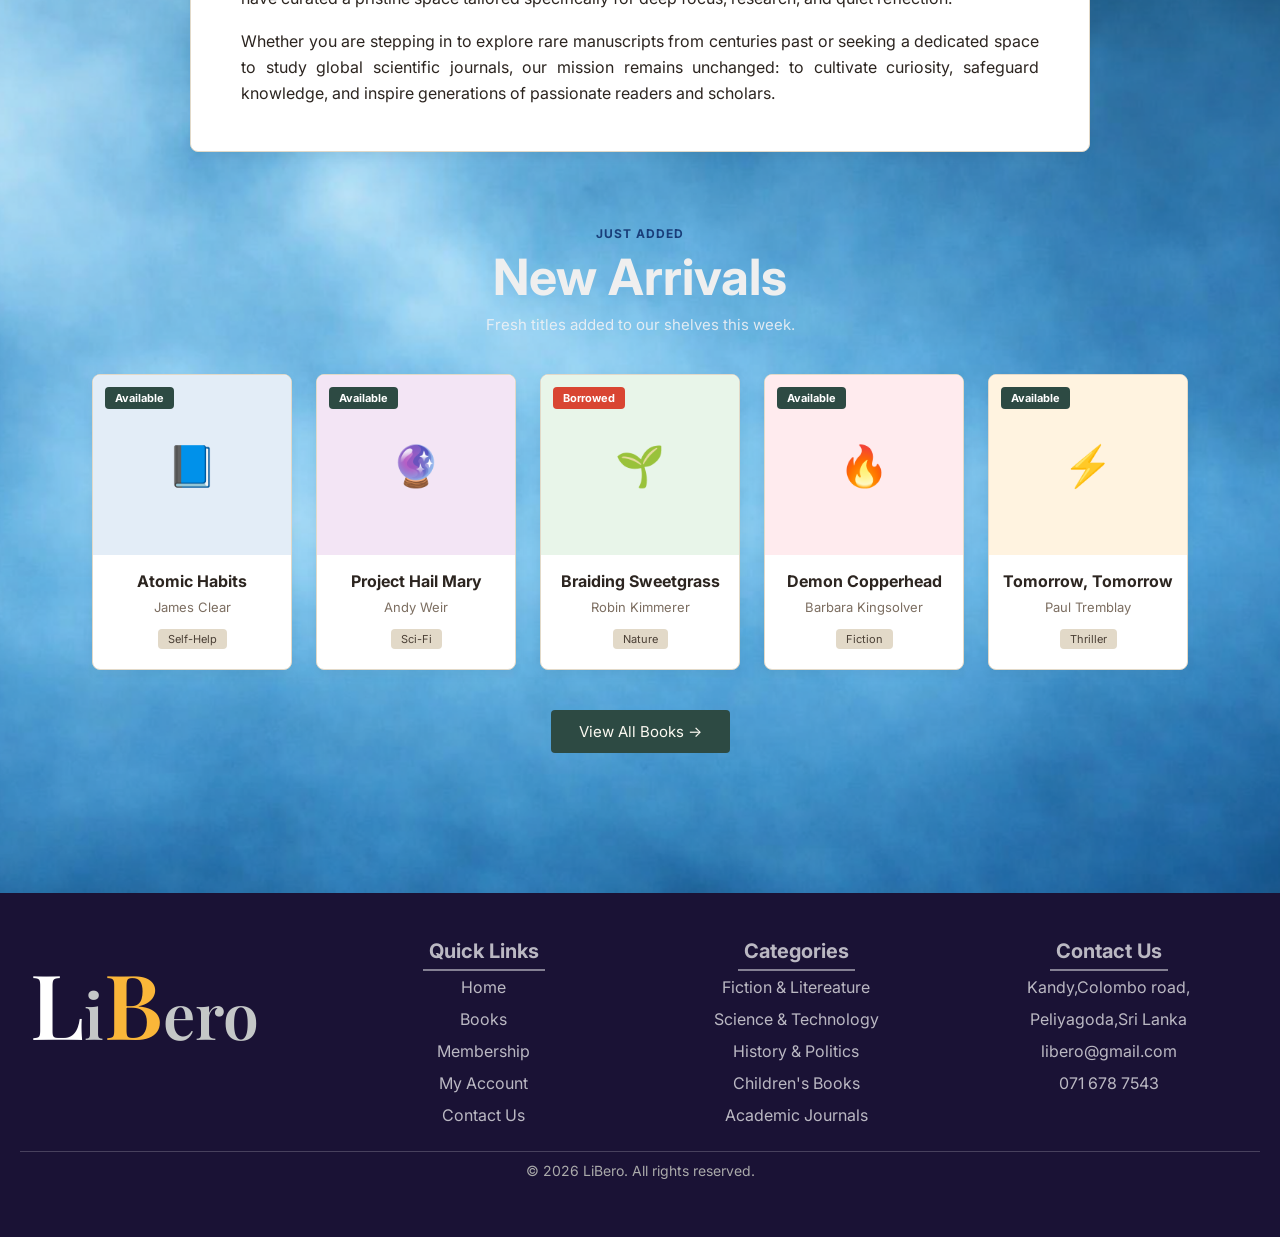
==== commit 6d791568: "Fixed style page" ====
--- a/html/Index.html
+++ b/html/Index.html
@@ -104,7 +104,7 @@
     <div class="about-section-wrapper">
   <div class="about-central-container">
     
-    <div class="about-content-box">
+    <div class="about-content-box" style="margin-bottom: 50px;">
       <span class="about-mini-badge">Our Story</span>
       <h2 class="about-main-title">About Our Library</h2>
       <p class="about-paragraph">
--- a/css/stylecontact.css
+++ b/css/stylecontact.css
@@ -1,205 +1,75 @@
 @import url('https://fonts.googleapis.com/css2?family=Playfair+Display:wght@400;600;700&family=Inter:wght@300;400;500;600&display=swap');
 @import url('https://fonts.googleapis.com/css2?family=Inter:wght@400;600;700;800&display=swap');
 
-/* ── Reset & Base (පොදු මෝස්තර) ── */
-*, *::before, *::after { box-sizing: border-box; margin: 0; padding: 0; }
+*,
+*::before,
+*::after {
+  box-sizing: border-box;
+  margin: 0;
+  padding: 0;
+}
 
 :root {
-  --navy:   #1E3A5F;
+  --navy: #1E3A5F;
   --navy-d: #142947;
   --navy-l: #2a4f7f;
-  --gold:   #F8B400;
+  --gold: #F8B400;
   --gold-d: #d9a000;
-  --light:  #F4F4F4;
-  --white:  #ffffff;
-  --text:   #333333;
+  --light: #F4F4F4;
+  --white: #ffffff;
+  --text: #333333;
   --text-l: #666666;
   --border: #dde3ea;
-  --shadow: 0 4px 20px rgba(30,58,95,.12);
+  --shadow: 0 4px 20px rgba(30, 58, 95, .12);
   --radius: 8px;
   --ff-display: 'Playfair Display', Georgia, serif;
-  --ff-body:     'Inter', system-ui, sans-serif;
+  --ff-body: 'Inter', system-ui, sans-serif;
   --transition: .25s ease;
 }
-/* 
-html { scroll-behavior: smooth; }
-
-body {
-  font-family: var(--ff-body);
-  font-size: 15px;
-  color: var(--text);
-  background: var(--white);
-  line-height: 1.65;
-  min-height: 100vh;
-  display: flex;
-  flex-direction: column;
-}
-
-
-img { max-width: 100%; height: auto; display: block; }
-ul { list-style: none; }
-
-h1, h2, h3, h4 { font-family: var(--ff-display); line-height: 1.25; }
-h1 { font-size: clamp(1.8rem, 4vw, 2.8rem); }
-h2 { font-size: clamp(1.4rem, 3vw, 2rem); }
-h3 { font-size: 1.25rem; }
-h4 { font-size: 1rem; }
-
-
-.container { max-width: 1160px; margin: 0 auto; padding: 0 20px; }
-.section    { padding: 72px 0; }
-.section-alt { background: var(--light); }
-.text-center { text-align: center; }
-.mt-4 { margin-top: 1rem; }
-.mb-0 { margin-bottom: 0 !important; }
-
-.section-label {
-  display: inline-block;
-  font-size: .72rem;
-  font-weight: 600;
-  letter-spacing: .12em;
-  text-transform: uppercase;
-  color: var(--gold-d);
-  background: rgba(248,180,0,.12);
-  padding: 4px 12px;
-  border-radius: 30px;
-  margin-bottom: 12px;
-}
-.section-title {
-  font-family: var(--ff-display);
-  font-size: clamp(1.5rem, 3vw, 2.1rem);
-  color: var(--navy);
-  margin-bottom: 10px;
-}
-
-.btn {
-  display: inline-flex;
-  align-items: center;
-  gap: 8px;
-  font-family: var(--ff-body);
-  font-size: .875rem;
-  font-weight: 600;
-  padding: 11px 26px;
-  border-radius: 6px;
-  border: 2px solid transparent;
-  cursor: pointer;
-  transition: all var(--transition);
-  line-height: 1;
-}
-.btn-primary {
-  background: var(--gold);
-  color: var(--navy-d);
-  border-color: var(--gold);
-}
-.btn-primary:hover { background: var(--gold-d); border-color: var(--gold-d); transform: translateY(-1px); box-shadow: 0 6px 18px rgba(248,180,0,.35); }
-
-
-#navbar {
-  position: sticky;
-  top: 0;
-  z-index: 1000;
-  background: var(--navy);
-  box-shadow: 0 2px 16px rgba(0,0,0,.25);
-}
-.nav-inner {
-  display: flex;
-  align-items: center;
-  justify-content: space-between;
-  height: 66px;
-}
-.nav-logo {
-  display: flex;
-  align-items: center;
-  gap: 10px;
-  font-family: var(--ff-display);
-  font-size: 1.25rem;
-  font-weight: 700;
-  color: var(--white);
-}
-.nav-logo .logo-icon {
-  width: 38px; height: 38px;
-  background: var(--gold);
-  border-radius: 8px;
-  display: flex; align-items: center; justify-content: center;
-  font-size: 1.15rem;
-}
-.nav-logo span { color: var(--gold); }
-
-.nav-links { display: flex; gap: 4px; }
-.nav-links a {
-  color: rgba(255,255,255,.75);
-  font-size: .875rem;
-  font-weight: 500;
-  padding: 8px 14px;
-  border-radius: 6px;
-  transition: all var(--transition);
-  position: relative;
-}
-.nav-links a:hover, .nav-links a.active {
-  color: var(--white);
-  background: rgba(255,255,255,.1);
-}
-.nav-links a.active::after {
-  content: '';
-  position: absolute;
-  bottom: 4px; left: 50%; transform: translateX(-50%);
-  width: 20px; height: 2px;
-  background: var(--gold);
-  border-radius: 2px;
-}
-
-.hamburger {
-  display: none;
-  flex-direction: column;
-  gap: 5px;
-  cursor: pointer;
-  padding: 6px;
-  background: none;
-  border: none;
-}
-.hamburger span {
-  display: block;
-  width: 22px; height: 2px;
-  background: var(--white);
-  border-radius: 2px;
-  transition: all var(--transition);
-} */
-
-/* ============================================================
-   CONTACT US PAGE HERO SECTION
-   ============================================================ */
-a { color: inherit; text-decoration: none; }
+
+a {
+  color: inherit;
+  text-decoration: none;
+}
+
 .catalog-hero {
   background: var(--navy);
   color: var(--white);
   padding: 52px 0;
 }
-.catalog-hero h1 { margin-bottom: 10px; }
-.catalog-hero p { color: rgba(255,255,255,.65); }
+
+.catalog-hero h1 {
+  margin-bottom: 10px;
+}
+
+.catalog-hero p {
+  color: rgba(255, 255, 255, .65);
+}
 
 .contact-grid {
   display: grid;
-  grid-template-columns: 280px 1fr; 
-  gap: 50px; 
+  grid-template-columns: 280px 1fr;
+  gap: 50px;
   align-items: stretch;
-  
-  
+
+
   width: 100vw;
-  padding: 0 80px; 
-  
+  padding: 0 80px;
+
   box-sizing: border-box;
 }
 
 .cd-text {
-  background-color: #e3f2fd; 
-  color: #0d47a1; 
+  background-color: #e3f2fd;
+  color: #0d47a1;
   border: 1px solid #bbdefb;
   border-radius: 12px;
-  width: 250px;       
-  min-height: 120px;  
+  width: 250px;
+  min-height: 120px;
   margin-bottom: 15px;
-  padding: 15px;       
-}
+  padding: 15px;
+}
+
 .contact-info {
   width: 100%;
   max-width: 300px;
@@ -207,13 +77,41 @@
   flex-direction: column;
   align-items: center;
 }
-.contact-info h2 { color: var(--navy); margin-bottom: 14px; }
-.contact-info p { color: var(--text-l); margin-bottom: 32px; }
-.contact-details { display: flex; flex-direction: column; gap: 18px; margin-bottom: 28px; }
-.contact-detail-item { display: flex; gap: 14px; align-items: flex-start; }
-
-.cd-text strong { display: block; font-size: .88rem; color: var(--navy); margin-bottom: 2px; }
-.cd-text span { font-size: .85rem; color: var(--text-l); }
+
+.contact-info h2 {
+  color: var(--navy);
+  margin-bottom: 14px;
+}
+
+.contact-info p {
+  color: var(--text-l);
+  margin-bottom: 32px;
+}
+
+.contact-details {
+  display: flex;
+  flex-direction: column;
+  gap: 18px;
+  margin-bottom: 28px;
+}
+
+.contact-detail-item {
+  display: flex;
+  gap: 14px;
+  align-items: flex-start;
+}
+
+.cd-text strong {
+  display: block;
+  font-size: .88rem;
+  color: var(--navy);
+  margin-bottom: 2px;
+}
+
+.cd-text span {
+  font-size: .85rem;
+  color: var(--text-l);
+}
 
 
 .form-card {
@@ -222,8 +120,8 @@
   border-radius: 12px;
   padding: 36px;
   box-shadow: var(--shadow);
-  width: 100%; 
-  max-width: 750px; 
+  width: 100%;
+  max-width: 750px;
   display: flex;
   flex-direction: column;
 }
@@ -237,7 +135,7 @@
 
 
 .form-card .form-group {
-  margin-bottom: 0 !important; 
+  margin-bottom: 0 !important;
   display: flex;
   flex-direction: column;
 }
@@ -253,7 +151,7 @@
 .form-card .msg-container textarea#c-msg {
   flex-grow: 1 !important;
   height: 100% !important;
-  min-height: 150px !important; 
+  min-height: 150px !important;
 }
 
 
@@ -261,65 +159,129 @@
   margin-bottom: 0 !important;
   margin-top: 5px;
 }
-.form-card h3 { font-family: var(--ff-display); color: var(--navy); margin-bottom: 24px; }
-.form-group { display: flex; flex-direction: column; gap: 6px; margin-bottom: 18px; }
+
+.form-card h3 {
+  font-family: 'Inter', sans-serif;
+  color: var(--navy);
+  margin-bottom: 24px;
+}
+
+.form-group {
+  display: flex;
+  flex-direction: column;
+  gap: 6px;
+  margin-bottom: 18px;
+}
+
 .form-group label {
-  font-size: .78rem; font-weight: 600;
-  color: var(--text); text-transform: uppercase; letter-spacing: .05em;
-}
+  font-size: .78rem;
+  font-weight: 600;
+  color: var(--text);
+  text-transform: uppercase;
+  letter-spacing: .05em;
+}
+
 .form-group input,
 .form-group select,
 .form-group textarea {
   padding: 10px 14px;
   border: 1.5px solid var(--border);
   border-radius: 6px;
-  font-family: var(--ff-body);
+  font-family: 'Inter', sans-serif;
   font-size: .9rem;
   color: var(--text);
   background: var(--white);
   transition: border-color var(--transition), box-shadow var(--transition);
 }
+
 .form-group input:focus,
 .form-group select:focus,
 .form-group textarea:focus {
   outline: none;
   border-color: var(--navy);
-  box-shadow: 0 0 0 3px rgba(30,58,95,.1);
-}
-.field-error { font-size: .75rem; color: #dc3545; display: none; margin-top: 2px; }
-.field-error.show { display: block; }
-
-.form-check { display: flex; align-items: flex-start; gap: 10px; margin-bottom: 20px; }
-.form-check input[type="checkbox"] { margin-top: 3px; accent-color: var(--navy); }
-.form-check label { font-size: .85rem; color: var(--text-l); }
+  box-shadow: 0 0 0 3px rgba(30, 58, 95, .1);
+}
+
+.field-error {
+  font-size: .75rem;
+  color: #dc3545;
+  display: none;
+  margin-top: 2px;
+}
+
+.field-error.show {
+  display: block;
+}
+
+.form-check {
+  display: flex;
+  align-items: flex-start;
+  gap: 10px;
+  margin-bottom: 20px;
+}
+
+.form-check input[type="checkbox"] {
+  margin-top: 3px;
+  accent-color: var(--navy);
+}
+
+.form-check label {
+  font-size: .85rem;
+  color: var(--text-l);
+}
 
 /* Opening Hours Table */
 .hours-table {
   width: 100%;
   max-width: 400px;
-  border-collapse: collapse; 
-  background-color: #ffffff; 
-  border: 1px solid #e2e8f0; 
-  border-radius: 12px; 
-  overflow: hidden; 
+  border-collapse: collapse;
+  background-color: #ffffff;
+  border: 1px solid #e2e8f0;
+  border-radius: 12px;
+  overflow: hidden;
   box-shadow: 0 4px 12px rgba(0, 0, 0, 0.03);
 }
+
 .hours-table td {
-  padding: 14px 18px; 
+  padding: 14px 18px;
   font-size: 0.9rem;
   color: #4a5568;
-  border-bottom: 1px solid #edf2f7; 
-}
-.hours-table tr:last-child td { border-bottom: none; }
-.hours-table tr:hover { background-color: #f7fafc; }
-.hours-table td:first-child { font-weight: 600; color: var(--navy); }
-
-
+  border-bottom: 1px solid #edf2f7;
+}
+
+.hours-table tr:last-child td {
+  border-bottom: none;
+}
+
+.hours-table tr:hover {
+  background-color: #f7fafc;
+}
+
+.hours-table td:first-child {
+  font-weight: 600;
+  color: var(--navy);
+}
+
+.section-alt .container {
+  text-align: center;
+  background: var(--light);
+  border-radius: 12px;
+  padding: 40px;
+  box-shadow: var(--shadow);
+  max-width: none;  
+}
+.section.section-alt {
+  margin-top: 40px;      
+}
+
+
+   
 
 /* Success toast */
 .toast {
   position: fixed;
-  bottom: 28px; right: 28px;
+  bottom: 28px;
+  right: 28px;
   background: var(--navy);
   color: var(--white);
   padding: 14px 22px;
@@ -329,404 +291,469 @@
   display: flex;
   align-items: center;
   gap: 10px;
-  box-shadow: 0 8px 24px rgba(0,0,0,.25);
+  box-shadow: 0 8px 24px rgba(0, 0, 0, .25);
   transform: translateY(80px);
   opacity: 0;
   transition: all .35s ease;
   z-index: 9999;
 }
-.toast.show { transform: translateY(0); opacity: 1; }
+
+.toast.show {
+  transform: translateY(0);
+  opacity: 1;
+}
 
 
 footer {
   background: var(--navy-d);
-  color: rgba(255,255,255,.7);
+  color: rgba(255, 255, 255, .7);
   padding: 56px 0 0;
   margin-top: auto;
 }
+
 .footer-grid {
   display: grid;
   grid-template-columns: 1.4fr 1fr 1fr 1.2fr;
   gap: 40px;
   padding-bottom: 40px;
-  border-bottom: 1px solid rgba(255,255,255,.1);
-}
-.footer-col h4 { color: var(--white); font-family: var(--ff-display); font-size: .95rem; margin-bottom: 16px; }
-.footer-col p { font-size: .85rem; line-height: 1.7; }
-.footer-col ul { display: flex; flex-direction: column; gap: 9px; }
-.footer-col ul a { font-size: .85rem; color: rgba(255,255,255,.65); transition: color var(--transition); }
-.footer-col ul a:hover { color: var(--gold); }
-.footer-bottom { padding: 18px 0; display: flex; justify-content: space-between; align-items: center; font-size: .8rem; color: rgba(255,255,255,.4); }
+  border-bottom: 1px solid rgba(255, 255, 255, .1);
+}
+
+.footer-col h4 {
+  color: var(--white);
+  font-family: 'Inter', sans-serif;
+  font-size: .95rem;
+  margin-bottom: 16px;
+}
+
+.footer-col p {
+  font-size: .85rem;
+  line-height: 1.7;
+}
+
+.footer-col ul {
+  display: flex;
+  flex-direction: column;
+  gap: 9px;
+}
+
+.footer-col ul a {
+  font-size: .85rem;
+  color: rgba(255, 255, 255, .65);
+  transition: color var(--transition);
+}
+
+.footer-col ul a:hover {
+  color: var(--gold);
+}
+
+.footer-bottom {
+  padding: 18px 0;
+  display: flex;
+  justify-content: space-between;
+  align-items: center;
+  font-size: .8rem;
+  color: rgba(255, 255, 255, .4);
+}
 
 
 @media (max-width: 1024px) {
-  .footer-grid { grid-template-columns: 1fr 1fr; }
+  .footer-grid {
+    grid-template-columns: 1fr 1fr;
+  }
 }
 
 @media (max-width: 768px) {
-  .section { padding: 52px 0; }
-  .nav-links { display: none; }
-  .hamburger { display: flex; }
+  .section {
+    padding: 52px 0;
+  }
+
+  .nav-links {
+    display: none;
+  }
+
+  .hamburger {
+    display: flex;
+  }
+
   .nav-links.open {
     display: flex;
     flex-direction: column;
     position: absolute;
-    top: 66px; left: 0; right: 0;
+    top: 66px;
+    left: 0;
+    right: 0;
     background: var(--navy-d);
     padding: 12px;
-    box-shadow: 0 8px 20px rgba(0,0,0,.3);
-  }
-  .contact-grid { grid-template-columns: 1fr; }
-  .footer-grid { grid-template-columns: 1fr; }
-  .footer-bottom { flex-direction: column; gap: 8px; text-align: center; }
+    box-shadow: 0 8px 20px rgba(0, 0, 0, .3);
+  }
+
+  .contact-grid {
+    grid-template-columns: 1fr;
+  }
+
+  .footer-grid {
+    grid-template-columns: 1fr;
+  }
+
+  .footer-bottom {
+    flex-direction: column;
+    gap: 8px;
+    text-align: center;
+  }
 }
 
 
 
 
 /*////////////////////////////////             Books.html          //////////////////////*/
-*, *::before, *::after {
-    box-sizing: border-box;
-    margin: 0;
-    padding: 0;
+*,
+*::before,
+*::after {
+  box-sizing: border-box;
+  margin: 0;
+  padding: 0;
 }
 
 body {
-    font-family: 'Inter', sans-serif;
-    background: #f0f0f0;
-    color: #222;
-    min-height: 100vh;
-    background-image: url('../img/back11.png');
-    background-size: cover;     
-    background-position: center; 
-    background-repeat: no-repeat;
-    /* background-attachment: fixed;  */
+  font-family: 'Inter', sans-serif;
+  background: #f0f0f0;
+  color: #222;
+  min-height: 100vh;
+  background-image: url('../img/back11.png');
+  background-size: cover;
+  background-position: center;
+  background-repeat: no-repeat;
+  /* background-attachment: fixed;  */
 }
 
 .nav-container {
-    background-color: #1a1235 !important;
-    color: white!important;
-    display: flex!important;
-    justify-content: space-between!important;
-    align-items: center!important;
-    padding: 4px 50px!important;
-    height: 64px!important;
-    overflow: hidden!important;
-    position: sticky!important;
-    top: 0!important;
-    z-index: 100!important;
-    box-shadow: 0 2px 10px rgba(0,0,0,0.3)!important;
-    overflow: visible !important;
-}
+  background-color: #1a1235 !important;
+  color: white !important;
+  display: flex !important;
+  justify-content: space-between !important;
+  align-items: center !important;
+  padding: 4px 50px !important;
+  height: 64px !important;
+  overflow: hidden !important;
+  position: sticky !important;
+  top: 0 !important;
+  z-index: 100 !important;
+  box-shadow: 0 2px 10px rgba(0, 0, 0, 0.3) !important;
+  overflow: visible !important;
+}
+
 @media (max-width: 768px) {
-    .nav-container {
-        padding: 4px 20px !important;
-    }
+  .nav-container {
+    padding: 4px 20px !important;
+  }
 }
 
 .logo {
-    height: 100%!important;
-    display: flex!important;
-    align-items: center!important;
+  height: 100% !important;
+  display: flex !important;
+  align-items: center !important;
 }
 
 .logo img {
-    height: 100%!important;
-    width: auto!important;
-    display: block!important;
-    object-fit: contain!important;
+  height: 100% !important;
+  width: auto !important;
+  display: block !important;
+  object-fit: contain !important;
 }
 
 .nav-items {
-    list-style: none!important;
-    display: flex!important;
-    gap: 30px!important;
-}
-.nav-item-container{
-  margin-left: 140px!important;
+  list-style: none !important;
+  display: flex !important;
+  gap: 30px !important;
+}
+
+.nav-item-container {
+  margin-left: 140px !important;
 }
 
 .nav-items a {
-    text-decoration: none!important;
-    color: #ccc!important;
-    font-size: 20px!important;
-    font-weight: 500!important;
-    padding: 4px 0!important;
-    border-bottom: 2px solid transparent!important;
-    transition: color 0.2s, border-color 0.2s!important;
+  text-decoration: none !important;
+  color: #ccc !important;
+  font-size: 20px !important;
+  font-weight: 500 !important;
+  padding: 4px 0 !important;
+  border-bottom: 2px solid transparent !important;
+  transition: color 0.2s, border-color 0.2s !important;
 }
 
 .nav-items a:hover {
-    color: #ffc107!important;
-    border-bottom-color: #ffc107!important;
+  color: #ffc107 !important;
+  border-bottom-color: #ffc107 !important;
 }
 
 
 .book-container {
-    display: grid;
-    grid-template-columns: 3fr 2fr;
-    gap: 32px;
-    padding: 36px 48px;
-    max-width: 1400px;
-    margin: 0 auto;
-    align-items: stretch;
+  display: grid;
+  grid-template-columns: 3fr 2fr;
+  gap: 32px;
+  padding: 36px 48px;
+  max-width: 1400px;
+  margin: 0 auto;
+  align-items: stretch;
 }
 
 .book-container-2 {
-    display: grid;
-    grid-template-columns: 2fr 3fr;
-    gap: 32px;
-    padding: 36px 48px;
-    max-width: 1400px;
-    margin: 0 auto;
-    align-items: stretch;
+  display: grid;
+  grid-template-columns: 2fr 3fr;
+  gap: 32px;
+  padding: 36px 48px;
+  max-width: 1400px;
+  margin: 0 auto;
+  align-items: stretch;
 }
 
 .books-grid {
-    display: grid;
-    grid-template-columns: repeat(3, 1fr);
-    grid-template-rows: repeat(2, auto);
-    gap: 20px;
+  display: grid;
+  grid-template-columns: repeat(3, 1fr);
+  grid-template-rows: repeat(2, auto);
+  gap: 20px;
 }
 
 
 .book-card {
-    background: hsl(0, 0%, 100%);
-    border-radius: 10px;
-    border: 2px solid transparent;
-    box-shadow: 0 2px 8px rgba(0,0,0,0.07);
-    overflow: hidden;
-    cursor: pointer;
-    display: flex;
-    flex-direction: column;
-    transition: transform 0.2s ease, box-shadow 0.2s ease, border-color 0.2s ease;
+  background: hsl(0, 0%, 100%);
+  border-radius: 10px;
+  border: 2px solid transparent;
+  box-shadow: 0 2px 8px rgba(0, 0, 0, 0.07);
+  overflow: hidden;
+  cursor: pointer;
+  display: flex;
+  flex-direction: column;
+  transition: transform 0.2s ease, box-shadow 0.2s ease, border-color 0.2s ease;
 }
 
 .book-card:hover {
-    transform: translateY(-5px);
-    box-shadow: 0 10px 24px rgba(0,0,0,0.13);
+  transform: translateY(-5px);
+  box-shadow: 0 10px 24px rgba(0, 0, 0, 0.13);
 }
 
 .book-card.selected {
-    border-color: #0713ff;
-    box-shadow: 0 0 0 4px rgba(255, 193, 7, 0.2);
+  border-color: #0713ff;
+  box-shadow: 0 0 0 4px rgba(255, 193, 7, 0.2);
 }
 
 .book-card img {
-    width: 100%;
-    height: 100%;
-    object-fit: cover;
-    background: #e0e0e0;
+  width: 100%;
+  height: 100%;
+  object-fit: cover;
+  background: #e0e0e0;
 }
 
 .book-card-body {
-    padding: 14px 16px 16px;
-    display: flex;
-    flex-direction: column;
-    gap: 6px;
-    flex: 1;
+  padding: 14px 16px 16px;
+  display: flex;
+  flex-direction: column;
+  gap: 6px;
+  flex: 1;
 }
 
 .book-card-body h6 {
-    font-size: 0.92rem;
-    font-weight: 700;
-    color: #15559a;
-    line-height: 1.3;
+  font-size: 0.92rem;
+  font-weight: 700;
+  color: #15559a;
+  line-height: 1.3;
 }
 
 .book-card-body p {
-    font-size: 0.78rem;
-    color: #666;
-    line-height: 1.5;
-    flex: 1;
+  font-size: 0.78rem;
+  color: #666;
+  line-height: 1.5;
+  flex: 1;
 }
 
 .featured-panel {
-    position: sticky;
-    top: 84px;
+  position: sticky;
+  top: 84px;
 }
 
 .featured-card {
-    background: #fff;
-    border-radius: 14px;
-    box-shadow: 0 6px 28px rgba(0,0,0,0.11);
-    height: 100%;
-    overflow: hidden;
-    transition: box-shadow 0.3s;
-    
+  background: #fff;
+  border-radius: 14px;
+  box-shadow: 0 6px 28px rgba(0, 0, 0, 0.11);
+  height: 100%;
+  overflow: hidden;
+  transition: box-shadow 0.3s;
+
 }
 
 .featured-card img {
-    width: 100%;
-    height: 300px;
-    object-fit: cover;
-    background: #ddd;
-    display: block;
-    flex-shrink: 0;
-    object-position:top;
+  width: 100%;
+  height: 300px;
+  object-fit: cover;
+  background: #ddd;
+  display: block;
+  flex-shrink: 0;
+  object-position: top;
 }
 
 .featured-body {
-    padding: 24px 26px 28px;
-    display: flex;
-    flex-direction: column;
-    gap: 10px;
-    flex: 1;
+  padding: 24px 26px 28px;
+  display: flex;
+  flex-direction: column;
+  gap: 10px;
+  flex: 1;
 }
 
 .featured-tag {
-    display: inline-block;
-    background: #2e8aec;
-    color: #ffffff;
-    font-size: 0.7rem;
-    font-weight: 700;
-    letter-spacing: 0.08em;
-    text-transform: uppercase;
-    padding: 3px 10px;
-    border-radius: 20px;
-    align-self: flex-start;
+  display: inline-block;
+  background: #2e8aec;
+  color: #ffffff;
+  font-size: 0.7rem;
+  font-weight: 700;
+  letter-spacing: 0.08em;
+  text-transform: uppercase;
+  padding: 3px 10px;
+  border-radius: 20px;
+  align-self: flex-start;
 }
 
 .featured-body h2 {
-    font-size: 1.4rem;
-    font-weight: 800;
-    color: #15559a;
-    line-height: 1.3;
+  font-size: 1.4rem;
+  font-weight: 800;
+  color: #15559a;
+  line-height: 1.3;
 }
 
 .featured-author {
-    font-size: 0.88rem;
-    color: #888;
-    font-style: italic;
+  font-size: 0.88rem;
+  color: #888;
+  font-style: italic;
 }
 
 .featured-desc {
-    font-size: 0.93rem;
-    color: #444;
-    line-height: 1.7;
-    padding-top: 4px;
-    border-top: 1px solid #f0f0f0;
-    flex: 1;
+  font-size: 0.93rem;
+  color: #444;
+  line-height: 1.7;
+  padding-top: 4px;
+  border-top: 1px solid #f0f0f0;
+  flex: 1;
 }
 
 .featured-actions {
-    display: flex;
-    gap: 12px;
-    padding-top: 6px;
-    flex-wrap: wrap;
-    margin-top: auto;
+  display: flex;
+  gap: 12px;
+  padding-top: 6px;
+  flex-wrap: wrap;
+  margin-top: auto;
 }
 
 /* ── Buttons ── */
 .btn {
-    display: inline-block;
-    padding: 7px 18px;
-    background: #2e8aec;
-    color: #ffffff;
-    border-radius: 6px;
-    text-decoration: none;
-    font-size: 0.8rem;
-    font-weight: 700;
-    border: 2px solid #37baf7;
-    cursor: pointer;
-    transition: background 0.2s, color 0.2s;
-    align-self: flex-start;
+  display: inline-block;
+  padding: 7px 18px;
+  background: #2e8aec;
+  color: #ffffff;
+  border-radius: 6px;
+  text-decoration: none;
+  font-size: 0.8rem;
+  font-weight: 700;
+  border: 2px solid #37baf7;
+  cursor: pointer;
+  transition: background 0.2s, color 0.2s;
+  align-self: flex-start;
 }
 
 .btn:hover {
-    background: #00e0d8;
-    border-color: #00d8e0;
+  background: #00e0d8;
+  border-color: #00d8e0;
 }
 
 .btn-large {
-    padding: 11px 28px;
-    font-size: 0.95rem;
-    border-radius: 8px;
+  padding: 11px 28px;
+  font-size: 0.95rem;
+  border-radius: 8px;
 }
 
 .btn-outline {
-    padding: 11px 28px;
-    font-size: 0.95rem;
-    border-radius: 8px;
-    background: transparent;
-    color: #1a1a1a;
-    border: 2px solid #bfe3e9;
+  padding: 11px 28px;
+  font-size: 0.95rem;
+  border-radius: 8px;
+  background: transparent;
+  color: #1a1a1a;
+  border: 2px solid #bfe3e9;
 }
 
 .btn-outline:hover {
-    background: #e2e6e6;;
-    border-color: #aaa;
+  background: #e2e6e6;
+  ;
+  border-color: #aaa;
 }
 
 /* ── Responsive ── */
 @media (max-width: 1024px) {
-    .book-container {
-        grid-template-columns: 1fr;
-        padding: 24px;
-    }
-
-    .featured-panel {
-        position: static;
-    }
+  .book-container {
+    grid-template-columns: 1fr;
+    padding: 24px;
+  }
+
+  .featured-panel {
+    position: static;
+  }
 }
 
 @media (max-width: 600px) {
-    .books-grid {
-        grid-template-columns: repeat(2, 1fr);
-    }
-
-    .nav-container {
-        padding: 4px 20px;
-    }
+  .books-grid {
+    grid-template-columns: repeat(2, 1fr);
+  }
+
+  .nav-container {
+    padding: 4px 20px;
+  }
 }
 
 @media (max-width: 400px) {
-    .books-grid {
-        grid-template-columns: 1fr;
-    }
+  .books-grid {
+    grid-template-columns: 1fr;
+  }
 }
 
 .hero-section {
-/* background: linear-gradient(135deg, #b2c6e9, #1a4974, #a8e8da); */
-background: linear-gradient(135deg, #7ebae5, #1a4974, #a8c9e8);
-
-    padding: 48px 56px;
-    display: flex;
-    flex-direction: column;
-    align-items: center;
-    gap: 12px;
-    text-align: center;
-    
-    top: 64px;
-    z-index: 99;
+  /* background: linear-gradient(135deg, #b2c6e9, #1a4974, #a8e8da); */
+  background: linear-gradient(135deg, #7ebae5, #1a4974, #a8c9e8);
+
+  padding: 48px 56px;
+  display: flex;
+  flex-direction: column;
+  align-items: center;
+  gap: 12px;
+  text-align: center;
+
+  top: 64px;
+  z-index: 99;
 }
 
 .browse-badge {
-    display: inline-block;
-    border: 2px solid #768cb0;
-    color: rgb(255, 255, 255);
-    border-radius: 10px;
-    padding: 4px 14px;
-    font-size: 0.78rem;
-    font-weight: 700;
-    letter-spacing: 0.05em;
-    text-transform: uppercase;
-    background-color: #5d7287;
+  display: inline-block;
+  border: 2px solid #768cb0;
+  color: rgb(255, 255, 255);
+  border-radius: 10px;
+  padding: 4px 14px;
+  font-size: 0.78rem;
+  font-weight: 700;
+  letter-spacing: 0.05em;
+  text-transform: uppercase;
+  background-color: #5d7287;
 }
 
 .hero-section h2 {
-    font-size: 5rem;
-    font-weight: 800;
-    color: #efefef;
-    margin: 0;
-    
+  font-size: 5rem;
+  font-weight: 800;
+  color: #efefef;
+  margin: 0;
+
 }
 
 .hero-subtitle {
-    font-size: 0.92rem;
-    color: hsl(171, 9%, 85%);
-    margin: 0;
-    line-height: 1.6;
+  font-size: 0.92rem;
+  color: hsl(171, 9%, 85%);
+  margin: 0;
+  line-height: 1.6;
 }
 
 
@@ -743,171 +770,236 @@
     margin-bottom: 16px;
 } */
 .featured-intro {
-    padding: 36px 28px;
-    padding-top: 120px;
-    display: flex;
-    flex-direction: column;
-    align-items: center;
-    text-align: center;
-    background-color:transparent;
-    justify-content: center;
-    border-radius: 16px;
-    /* border: 1px solid rgba(134, 133, 132, 0.25); */
+  padding: 36px 28px;
+  padding-top: 120px;
+  display: flex;
+  flex-direction: column;
+  align-items: center;
+  text-align: center;
+  background-color: transparent;
+  justify-content: center;
+  border-radius: 16px;
+  /* border: 1px solid rgba(134, 133, 132, 0.25); */
 }
 
 .featured-intro h1 {
-    font-size: 5rem;
-    font-weight: 800;
-    color: #ffffff !important;
-   
-    line-height: 1.2;
+  font-size: 5rem;
+  font-weight: 800;
+  color: #ffffff !important;
+
+  line-height: 1.2;
 
 }
 
 .featured-sub {
-    font-size: 1rem;
-     color: hsl(0, 0%, 100%);
-    line-height: 1.7;
-    margin-bottom: 24px;
-    max-width: 340px;
-}
-.footer-wrapper{
+  font-size: 1rem;
+  color: hsl(0, 0%, 100%);
+  line-height: 1.7;
+  margin-bottom: 24px;
+  max-width: 340px;
+}
+
+.footer-wrapper {
   background-color: #1a1235;
   width: 100%;
 }
+
 .footer-container {
-    background-color: #1a1235;
-    padding: 40px 20px;
-    display: grid;
-    grid-template-columns: 1fr 1fr 1fr 1fr;
-    gap: 10px;
-    align-items: start; 
-    max-width: 1400px;        
-    margin: 0 auto; 
+  background-color: #1a1235;
+  padding: 40px 20px;
+  display: grid;
+  grid-template-columns: 1fr 1fr 1fr 1fr;
+  gap: 10px;
+  align-items: start;
+  max-width: 1400px;
+  margin: 0 auto;
 }
 
 .logo-container {
-    display: flex;
-    flex-direction: column;
-    padding: 10px;
+  display: flex;
+  flex-direction: column;
+  padding: 10px;
 }
 
 .logo-container img {
-    height: 50px;
-    width: auto;
-    display: block;
-    object-fit: contain;
-}
+  height: 50px;
+  width: auto;
+  display: block;
+  object-fit: contain;
+}
+
 .quick-links h3 {
-    border-bottom: 2px solid rgba(255, 255, 255, 0.463);
-    padding: 6px;
-    width: fit-content;
-    margin: 0 auto;     
-    text-align: center;
-    font-size: 20px;
-}
-
+  border-bottom: 2px solid rgba(255, 255, 255, 0.463);
+  padding: 6px;
+  width: fit-content;
+  margin: 0 auto;
+  /* centers the h3 block itself */
+  text-align: center;
+  font-size: 20px;
+}
 
 .cat-container h3 {
-    border-bottom: 2px solid rgba(255, 255, 255, 0.463);
-    padding: 6px;
-    width: fit-content;
-    margin: 0 auto;      /* centers the h3 block itself */
-    text-align: center;
-    font-size: 20px;
+  border-bottom: 2px solid rgba(255, 255, 255, 0.463);
+  padding: 6px;
+  width: fit-content;
+  margin: 0 auto;
+  /* centers the h3 block itself */
+  text-align: center;
+  font-size: 20px;
 }
 
 .contact-footer h3 {
-    border-bottom: 2px solid rgba(255, 255, 255, 0.463);
-    padding: 6px;
-    width: fit-content;
-    margin: 0 auto;      
-    text-align: center;
-    font-size: 20px;
-}
-
-.quick-links-list ,
+  border-bottom: 2px solid rgba(255, 255, 255, 0.463);
+  padding: 6px;
+  width: fit-content;
+  margin: 0 auto;
+  text-align: center;
+  font-size: 20px;
+}
+
+.quick-links-list,
 .cat-container ul,
 .contact-footer ul {
-    list-style: none;
-    padding: 0;
-    margin: 0;
-    text-align: center;
-    line-height: 2;
-
-}
-.quick-links-list a {
-    color: #d9d9d9;
-    text-decoration: none;
-    display: inline-block;
-}
-
-.quick-links-list a:hover {
-    color: #fab639; 
-}
+  list-style: none;
+  padding: 0;
+  margin: 0;
+  text-align: center;
+  line-height: 2;
+
+}
+
 .footer-bottom {
-    grid-column: 1 / -1;   
-    text-align: center;
-    color: #aaa;
-    font-size: 14px;
-    padding-top: 10px;
-    display:flex;
-    flex-direction: column;
+  grid-column: 1 / -1;
+  text-align: center;
+  color: #aaa;
+  font-size: 14px;
+  padding-top: 10px;
+  display: flex;
+  flex-direction: column;
 }
 
 .footer-bottom hr {
-    border: none;
-    border-top: 1px solid rgba(255, 255, 255, 0.2);
-    margin-bottom: 10px;
-    width: 100%;
-    height: 1px;
-}
-.name{
+  border: none;
+  border-top: 1px solid rgba(255, 255, 255, 0.2);
+  margin-bottom: 10px;
+  width: 100%;
+  height: 1px;
+}
+
+.name {
   color: white;
   font-size: 4rem;
-  /* font-family: 'Cormorant Garamond', serif; */
   font-family: 'Playfair Display', serif;
   font-weight: 600;
-  
-}
-.name p{
+
+}
+
+.name p {
   color: #c4c7c7;
 }
 
-.L{
+.L {
   color: #ffffff;
-  font-size:90px;
-}
-.B{
-  color:#fab639;
-  font-size:90px;
-}
-.copyright{
+  font-size: 90px;
+}
+
+.B {
+  color: #fab639;
+  font-size: 90px;
+}
+
+.copyright {
   color: white;
   font-size: 1rem;
   font-family: 'Inter', sans-serif;
-  justify-content:center;
-
-}
-.log{
+  justify-content: center;
+
+}
+
+.log {
   list-style: none;
   display: flex;
   gap: 25px;
 }
 
 .log a {
-    text-decoration: none;
-    color: #ccc;
-    font-size: 20px;
-    font-weight: 500;
-    padding: 4px 0;
-    border-bottom: 2px solid transparent;
-    transition: color 0.2s, border-color 0.2s;
-}
+  text-decoration: none;
+  color: #ccc;
+  font-size: 20px;
+  font-weight: 500;
+  padding: 4px 0;
+  border-bottom: 2px solid transparent;
+  transition: color 0.2s, border-color 0.2s;
+}
+
 .log a:hover {
-    color: #ffc107;
-    border-bottom-color: #ffc107;
-}
+  color: #ffc107;
+  border-bottom-color: #ffc107;
+}
+
+.accordion-item {
+  background: var(--white);
+  border: 1px solid var(--border);
+  border-radius: 10px;
+  overflow: hidden;
+  box-shadow: 0 2px 10px rgba(0, 0, 0, .04);
+}
+
+.accordion-header {
+  width: 100%;
+  text-align: left;
+  background: var(--white);
+  border: none;
+  cursor: pointer;
+  padding: 16px 20px;
+  font-family: 'Inter', sans-serif;
+  font-size: .95rem;
+  font-weight: 600;
+  color: var(--navy);
+  display: flex;
+  justify-content: space-between;
+  align-items: center;
+  transition: background var(--transition);
+}
+
+.accordion-header:hover {
+  background: var(--light);
+}
+
+.accordion-header.open {
+  color: var(--gold-d);
+}
+
+.accordion-arrow {
+  font-size: .75rem;
+  color: var(--text-l);
+  transition: transform var(--transition);
+}
+
+.accordion-header.open .accordion-arrow {
+  transform: rotate(180deg);
+  color: var(--gold-d);
+}
+
+.accordion-body {
+  display: none;
+  padding: 0 20px 18px;
+  font-size: .9rem;
+  color: var(--text-l);
+  line-height: 1.7;
+  border-top: 1px solid #edf2f7;
+  padding-top: 14px;
+}
+
+.accordion-body.open {
+  display: block;
+}
+
+.accordion-body em {
+  color: var(--navy);
+  font-style: italic;
+}
+
 /*/////////////////////////////////////////////          home page        /////////////////////////////////////////////////*/
 /* * {
   margin: 0;
@@ -995,7 +1087,7 @@
 
 .vintage-hero-outer {
   max-width: 1100px;
-  margin: 80px auto; 
+  margin: 80px auto;
   background-color: #ffffff;
   border: 1px solid #e2d9c8;
   box-shadow: 0 10px 30px rgba(0, 0, 0, 0.05);
@@ -1009,30 +1101,39 @@
 
 .hero-left-col {
   float: left;
-  width: 45%;      
-  height: 640px; 
+  width: 45%;
+  height: 640px;
   background-size: cover;
   background-position: center;
-  animation: imageSlider 12s infinite; 
+  animation: imageSlider 12s infinite;
 }
 
 .large-hero-img {
-  display: none; 
+  display: none;
 }
 
 @keyframes imageSlider {
-  0%, 20% {
+
+  0%,
+  20% {
     background-image: url('https://images.unsplash.com/photo-1507842217343-583bb7270b66?q=80&w=1000&auto=format&fit=crop');
   }
-  25%, 45% {
+
+  25%,
+  45% {
     background-image: url('https://images.unsplash.com/photo-1524995997946-a1c2e315a42f?q=80&w=1000&auto=format&fit=crop');
   }
-  50%, 70% {
+
+  50%,
+  70% {
     background-image: url('https://images.unsplash.com/photo-1568667256549-094345857637?q=80&w=1000&auto=format&fit=crop');
   }
-  75%, 95% {
+
+  75%,
+  95% {
     background-image: url('https://images.unsplash.com/photo-1614849963640-9cc74b2a826f?q=80&w=1000&auto=format&fit=crop');
   }
+
   100% {
     background-image: url('https://images.unsplash.com/photo-1507842217343-583bb7270b66?q=80&w=1000&auto=format&fit=crop');
   }
@@ -1040,8 +1141,8 @@
 
 .hero-right-col {
   float: left;
-  width: 55%;      
-  height: 640px;   
+  width: 55%;
+  height: 640px;
   padding: 50px 45px;
   display: flex;
   flex-direction: column;
@@ -1053,17 +1154,12 @@
 }
 
 .main-title {
-  font-size: 50px;
-  /* color: #4d3105e7!important;  */
+  font-size: 36px;
   color: #5c1d24;
   letter-spacing: 3px;
-  /* border-bottom: 2px solid #2a1d5ce2; */
   display: inline-block;
   padding-bottom: 5px;
-  font-weight: 800;
-}
-
-
+}
 
 .description-text {
   font-size: 15px;
@@ -1081,7 +1177,7 @@
 
 .badge-and-text {
   float: left;
-  width: 100%; 
+  width: 100%;
 }
 
 .sub-description {
@@ -1104,7 +1200,7 @@
 
 .learn_more {
   display: inline-block;
-  background-color: #2d4a43; 
+  background-color: #2d4a43;
   padding: 10px 24px;
   border-radius: 3px;
   transition: background-color 0.2s ease;
@@ -1152,41 +1248,49 @@
 }
 
 @media (max-width: 850px) {
-  .logo, .nav-items {
+
+  .logo,
+  .nav-items {
     float: none;
     text-align: center;
     margin: 5px auto;
   }
+
   .nav-items {
     padding-left: 0;
   }
+
   .nav-items li {
     margin: 5px 10px;
   }
-  .hero-left-col, .hero-right-col {
+
+  .hero-left-col,
+  .hero-right-col {
     float: none;
     width: 100%;
     height: auto;
   }
+
   .hero-left-col {
     height: 350px;
   }
+
   .about-us-content {
     padding: 30px 20px;
   }
 }
+
 .new-arrivals-section {
   background-image: url('../img/back11.png');
   padding: 60px 20px;
   border-top: 1px solid #e2d9c8;
   width: 100%;
   box-sizing: border-box;
-  clear: both; 
+  clear: both;
   font-family: 'Inter', sans-serif;
-
-  background-size: cover;          
-  background-position: center;     
-  background-repeat: no-repeat; 
+  background-size: cover;
+  background-position: center;
+  background-repeat: no-repeat;
 }
 
 .arrivals-container {
@@ -1199,6 +1303,7 @@
   text-align: center;
   margin-bottom: 40px;
 }
+
 
 .arrival-label {
   font-size: 16px;
@@ -1223,23 +1328,23 @@
   font-family: 'Inter', sans-serif;
 }
 
-/* Flexbox container for perfect side-by-side spacing without squishing */
+
 .books-grid {
   display: flex;
   flex-direction: row;
   flex-wrap: wrap;
   justify-content: center;
-  gap: 24px; /* Even spacing between your cards */
+  gap: 24px;
   width: 100%;
   margin: 0 auto;
   box-sizing: border-box;
 }
 
-/* Stretched, clean book cards */
+
 .book-card {
-  background-color: #ffffff; /* Flipped to white so cards pop out beautifully against the page background */
+  background-color: #ffffff;
   border: 1px solid #e2d9c8;
-  width: 200px; /* Fixed robust horizontal width */
+  width: 200px;
   border-radius: 8px;
   overflow: hidden;
   text-align: center;
@@ -1254,9 +1359,9 @@
   box-shadow: 0 6px 18px rgba(0, 0, 0, 0.08);
 }
 
-/* Colored placeholder layout */
+
 .book-cover {
-  height: 180px; /* Healthy vertical height ratio */
+  height: 180px;
   width: 100%;
   display: flex;
   align-items: center;
@@ -1265,14 +1370,27 @@
   position: relative;
 }
 
-/* Cover Background variations */
-.color-1 { background-color: #e3edf7; }
-.color-2 { background-color: #f3e5f5; }
-.color-3 { background-color: #e8f5e9; }
-.color-4 { background-color: #ffebee; }
-.color-5 { background-color: #fff3e0; }
-
-/* Fixed Status Badge styles */
+
+.color-1 {
+  background-color: #e3edf7;
+}
+
+.color-2 {
+  background-color: #f3e5f5;
+}
+
+.color-3 {
+  background-color: #e8f5e9;
+}
+
+.color-4 {
+  background-color: #ffebee;
+}
+
+.color-5 {
+  background-color: #fff3e0;
+}
+
 .badge {
   position: absolute;
   top: 12px;
@@ -1285,16 +1403,19 @@
   font-weight: bold;
 }
 
-.status-available { background-color: #2d4a43; }
-.status-borrowed { background-color: #d94532; }
-
-/* Book details wrapper */
+.status-available {
+  background-color: #2d4a43;
+}
+
+.status-borrowed {
+  background-color: #d94532;
+}
+
 .book-info {
   padding: 15px 12px 5px 12px;
   box-sizing: border-box;
 }
 
-/* Title formatting fixing text clipping/thin columns */
 .book-info h4 {
   font-size: 16px;
   color: #2c2520;
@@ -1302,7 +1423,7 @@
   font-family: 'Inter', sans-serif;
   font-weight: bold;
   line-height: 1.4;
-  white-space: normal; /* Permits clean text wrapping */
+  white-space: normal;
   overflow: visible;
 }
 
@@ -1310,7 +1431,8 @@
   font-size: 13px;
   color: #7c6e61;
   margin: 0 0 12px 0;
-  font-family: 'Inter', sans-serif;}
+  font-family: 'Inter', sans-serif;
+}
 
 .genre-tag {
   display: inline-block;
@@ -1322,7 +1444,6 @@
   font-family: 'Inter', sans-serif;
 }
 
-/* Section footer button elements */
 .arrivals-footer {
   text-align: center;
   margin-top: 40px;
@@ -1345,11 +1466,11 @@
   background-color: #1e332e;
 }
 
-.stat-container{
-  height:150px;
+.stat-container {
+  height: 150px;
   background-color: #0d2d7688;
   width: 100%;
-  display:grid;
+  display: grid;
   /* grid-template-columns: 4fr 1fr 1fr 4fr; */
   grid-template-columns: repeat(4, 1fr);
   padding: 28px 0px;
@@ -1357,7 +1478,7 @@
 }
 
 
-.grid{
+.grid {
   display: flex;
   flex-direction: column;
   align-items: center;
@@ -1365,9 +1486,11 @@
   padding: 12px 20px;
   border-right: 0.5px solid rgba(255, 255, 255, 0.15);
 }
+
 .grid:last-child {
-   border-right: none; 
-}
+  border-right: none;
+}
+
 .no {
   font-size: 30px;
   font-weight: 800;
@@ -1375,14 +1498,13 @@
   line-height: 1.2;
 
 }
+
 .label {
   font-size: 20px;
   font-weight: 600;
   color: rgba(255, 255, 255, 0.722);
 }
-/* ==========================================================================
-   GLOBAL SETTING
-   ========================================================================== */
+
 .new-arrivals-section,
 .about-section-wrapper {
   font-family: 'Inter', sans-serif;
@@ -1399,9 +1521,6 @@
   box-sizing: border-box;
 }
 
-/* ==========================================================================
-   TYPOGRAPHY & HEADINGS
-   ========================================================================== */
 .arrivals-header,
 .about-content-box {
   text-align: center;
@@ -1427,6 +1546,7 @@
   font-size: 32px;
   color: #5c1d24;
   margin-bottom: 8px;
+  font-family: 'Inter', sans-serif;
 }
 
 .arrival-sub {
@@ -1434,9 +1554,6 @@
   color: #7c6e61;
 }
 
-/* ==========================================================================
-   NEW ARRIVALS GRID & CARDS
-   ========================================================================== */
 .books-grid {
   display: flex;
   flex-wrap: wrap;
@@ -1462,7 +1579,6 @@
   box-shadow: 0 6px 18px rgba(0, 0, 0, 0.08);
 }
 
-/* Covers & Backgrounds */
 .book-cover {
   height: 180px;
   width: 100%;
@@ -1473,13 +1589,26 @@
   position: relative;
 }
 
-.color-1 { background-color: #e3edf7; }
-.color-2 { background-color: #f3e5f5; }
-.color-3 { background-color: #e8f5e9; }
-.color-4 { background-color: #ffebee; }
-.color-5 { background-color: #fff3e0; }
-
-/* Status Badges */
+.color-1 {
+  background-color: #e3edf7;
+}
+
+.color-2 {
+  background-color: #f3e5f5;
+}
+
+.color-3 {
+  background-color: #e8f5e9;
+}
+
+.color-4 {
+  background-color: #ffebee;
+}
+
+.color-5 {
+  background-color: #fff3e0;
+}
+
 .badge {
   position: absolute;
   top: 12px;
@@ -1491,8 +1620,13 @@
   font-weight: bold;
 }
 
-.status-available { background-color: #2d4a43; }
-.status-borrowed { background-color: #d94532; }
+.status-available {
+  background-color: #2d4a43;
+}
+
+.status-borrowed {
+  background-color: #d94532;
+}
 
 /* Card Text Info */
 .book-info {
@@ -1523,9 +1657,6 @@
   border-radius: 4px;
 }
 
-/* ==========================================================================
-   ABOUT US BOX
-   ========================================================================== */
 .about-content-box {
   background-color: #ffffff;
   border: 1px solid #e2d9c8;
@@ -1536,7 +1667,6 @@
   box-shadow: 0 4px 12px rgba(0, 0, 0, 0.05);
   box-sizing: border-box;
   transition: transform 0.3s ease, box-shadow 0.3s ease;
-  margin-bottom: 75px;
 }
 
 .about-content-box:hover {
@@ -1560,9 +1690,6 @@
   margin-bottom: 0;
 }
 
-/* ==========================================================================
-   FOOTER VIEW ALL BUTTON
-   ========================================================================== */
 .arrivals-footer {
   text-align: center;
   margin-top: 40px;
@@ -1584,15 +1711,383 @@
   background-color: #1e332e;
 }
 
-/* ==========================================================================
-   RESPONSIVE DESIGN (MOBILE FIXES)
-   ========================================================================== */
 @media (max-width: 768px) {
   .about-content-box {
     padding: 30px 20px;
   }
+
   .about-paragraph {
     text-align: left;
   }
 }
 
+.datetime-display-box {
+  font-family: 'Inter', sans-serif;
+  color: #7c6e61; 
+  font-size: 14px;
+  text-align: center;
+  padding: 15px 0;
+  background-color: #fcfaf2; 
+  width: 100%;
+  box-sizing: border-box;
+  letter-spacing: 0.5px;
+}
+
+.datetime-separator {
+  color: #e2d9c8; 
+  margin: 0 10px;
+  font-weight: bold;
+}
+
+/*////////////////////////////////             my-account.html          //////////////////////*/
+
+
+
+.wrapper {
+  flex: 1;
+  display: flex;
+  gap: 25px;
+  padding: 40px 20px;
+}
+
+.account-sidebar {
+  width: 250px;
+  background-color: #f8f9fa;
+  border: solid 2px #e4e4e4;
+  border-radius: 8px;
+  padding: 5px 0;
+}
+
+.account-sidebar a {
+  display: block;
+  text-decoration: none;
+  color: #4a5568;
+  padding: 12px 20px;
+  font-size: 0.95rem;
+  font-weight: 500;
+  border-top: solid 2px #e4e4e4;
+}
+
+.account-sidebar a:first-child {
+  border-top: 0;
+}
+
+.account-sidebar a:hover {
+  color: #1a365d;
+  background-color: #edf2f7;
+}
+
+
+
+.account-sidebar a:active {
+  border-left: 2px solid #d69e2e;
+  color: #1a365d;
+  background-color: #edf2f7;
+}
+
+.account {
+  flex: 1;
+}
+
+.card-header {
+  display: flex;
+  justify-content: space-between;
+  align-items: center;
+  border-bottom: 1px solid #e4e4e4;
+  padding: 20px 24px;
+}
+
+.content-card {
+  background-color: #ffffff;
+  border: 1px solid #e2e8f0;
+  border-radius: 8px;
+  margin-bottom: 20px;
+  overflow: hidden;
+  box-shadow: 0 4px 6px -1px rgba(0, 0, 0, 0.05), 0 2px 4px -1px rgba(0, 0, 0, 0.03);
+}
+
+.tble {
+  width: 100%;
+  border-collapse: collapse;
+}
+
+.tble th,
+.tble td {
+  text-align: left;
+  padding: 16px 24px;
+}
+
+.tble th {
+  background: #1a1235;
+  color: #ffffff;
+  text-transform: uppercase;
+  font-size: 0.75rem;
+  letter-spacing: 0.5px;
+}
+
+.tble td {
+  border-bottom: 1px solid #edf2f7;
+}
+
+.book {
+  display: flex;
+  align-items: center;
+}
+
+.book .title {
+  color: #1E3A5F;
+  font-weight: 600px;
+  margin-bottom: 4px;
+}
+
+.book .author {
+  color: #718096;
+}
+
+.renew {
+  background-color: #1E3A5F;
+  color: #ffffff;
+  padding: 8px 16px;
+  border-radius: 6px;
+  border: none;
+  font-weight: 600;
+  cursor: pointer;
+}
+.renew:hover {
+  background-color: #4fb3c5;
+}
+
+.borrowed {
+  background-color: #fed7d7;
+  color: #9b2c2c;
+  border: none;
+  padding: 4px 12px;
+  border-radius: 50px;
+  font-size: 0.85rem;
+  font-weight: 600;
+  display: inline-block;
+}
+
+.book-icon {
+  width: 36px;
+  height: 36px;
+  display: flex;
+  align-items: center;
+  justify-content: center;
+  border-radius: 6px;
+  margin-right: 12px;
+  font-size: 1.25rem;
+}
+
+.lightning {
+  background-color: #1a365d;
+}
+
+.rocket {
+  background-color: #9f7aea;
+}
+
+.midnight {
+  background-color: #c53030;
+}
+
+.ocean {
+  background-color: #2b6cb0;
+}
+
+
+.account-sidebar a.active {
+  border-left: 3px solid #d69e2e;
+  color: #1a365d;
+  background-color: #edf2f7;
+  font-weight: 600;
+}
+
+
+.reserved {
+  background-color: #fefcbf;
+  color: #975a16;
+  border: none;
+  padding: 4px 12px;
+  border-radius: 50px;
+  font-size: 0.85rem;
+  font-weight: 600;
+  display: inline-block;
+}
+
+.cancel-btn {
+  background-color: transparent;
+  color: #c53030;
+  padding: 6px 12px;
+  border-radius: 6px;
+  border: 1px solid #feb2b2;
+  font-weight: 600;
+  font-size: 0.8rem;
+  cursor: pointer;
+}
+
+.cancel-btn:hover {
+  background-color: #fff5f5;
+}
+
+
+.card-body {
+  padding: 24px;
+}
+
+.card-header h3 {
+  color: var(--acc-navy);
+  font-size: 1.1rem;
+}
+
+.form-row {
+  display: flex;
+  gap: 20px;
+  flex-wrap: wrap;
+}
+
+.form-row .form-group {
+  flex: 1;
+  min-width: 220px;
+}
+
+
+.accordion-item {
+  border-bottom: 1px solid #edf2f7;
+}
+
+.accordion-item:last-child {
+  border-bottom: none;
+}
+
+.accordion-header {
+  width: 100%;
+  display: flex;
+  justify-content: space-between;
+  align-items: center;
+  padding: 16px 24px;
+  background: none;
+  border: none;
+  font-size: 0.95rem;
+  font-weight: 600;
+  color: var(--acc-navy);
+  cursor: pointer;
+  text-align: left;
+}
+
+.accordion-header:hover {
+  background-color: #f8f9fa;
+}
+
+.accordion-header.open {
+  background-color: rgba(26, 54, 93, 0.05);
+}
+
+.accordion-arrow {
+  font-size: 0.8rem;
+  color: #6c757d;
+  transition: transform 0.3s;
+}
+
+.accordion-header.open .accordion-arrow {
+  transform: rotate(180deg);
+}
+
+.accordion-body {
+  display: none;
+  padding: 0 0 16px;
+}
+
+.accordion-body.open {
+  display: block;
+}
+
+.history-summary {
+  padding: 12px 24px 20px;
+  color: #718096;
+  font-size: 0.9rem;
+  line-height: 1.6;
+}
+
+/* Settings */
+
+.settings-list hr {
+  border: none;
+  border-top: 1px solid #e2e8f0;
+  margin: 0;
+}
+
+.setting-item {
+  display: flex;
+  justify-content: space-between;
+  align-items: center;
+  gap: 16px;
+  padding: 16px 0;
+  font-size: 0.875rem;
+  cursor: pointer;
+}
+
+.setting-item small {
+  color: #6c757d;
+  font-weight: 400;
+}
+
+.setting-item input[type="checkbox"] {
+  accent-color: var(--acc-navy);
+  width: 18px;
+  height: 18px;
+  flex-shrink: 0;
+}
+
+/* Toast notification */
+
+/* body.account-page .toast {
+  position: fixed;
+  bottom: 24px;
+  right: 24px;
+  background-color: var(--acc-navy);
+  color: #ffffff;
+  padding: 12px 20px;
+  border-radius: 6px;
+  font-size: 0.9rem;
+  font-weight: 500;
+  box-shadow: 0 4px 12px rgba(0, 0, 0, 0.15);
+  opacity: 0;
+  transform: translateY(10px);
+  transition: opacity 0.3s, transform 0.3s;
+  pointer-events: none;
+  z-index: 1000;
+}
+
+body.account-page .toast.show {
+  opacity: 1;
+  transform: translateY(0);
+} */
+
+/* Responsive */
+
+@media (max-width: 768px) {
+  .wrapper {
+    flex-direction: column;
+    padding: 20px 15px;
+  }
+
+  .account-sidebar {
+    width: 100%;
+  }
+
+  .tble th,
+  .tble td {
+    padding: 12px 14px;
+    font-size: 0.85rem;
+  }
+
+  .form-row {
+    flex-direction: column;
+    gap: 0;
+  }
+
+  .form-row .form-group {
+    min-width: 100%;
+  }
+}
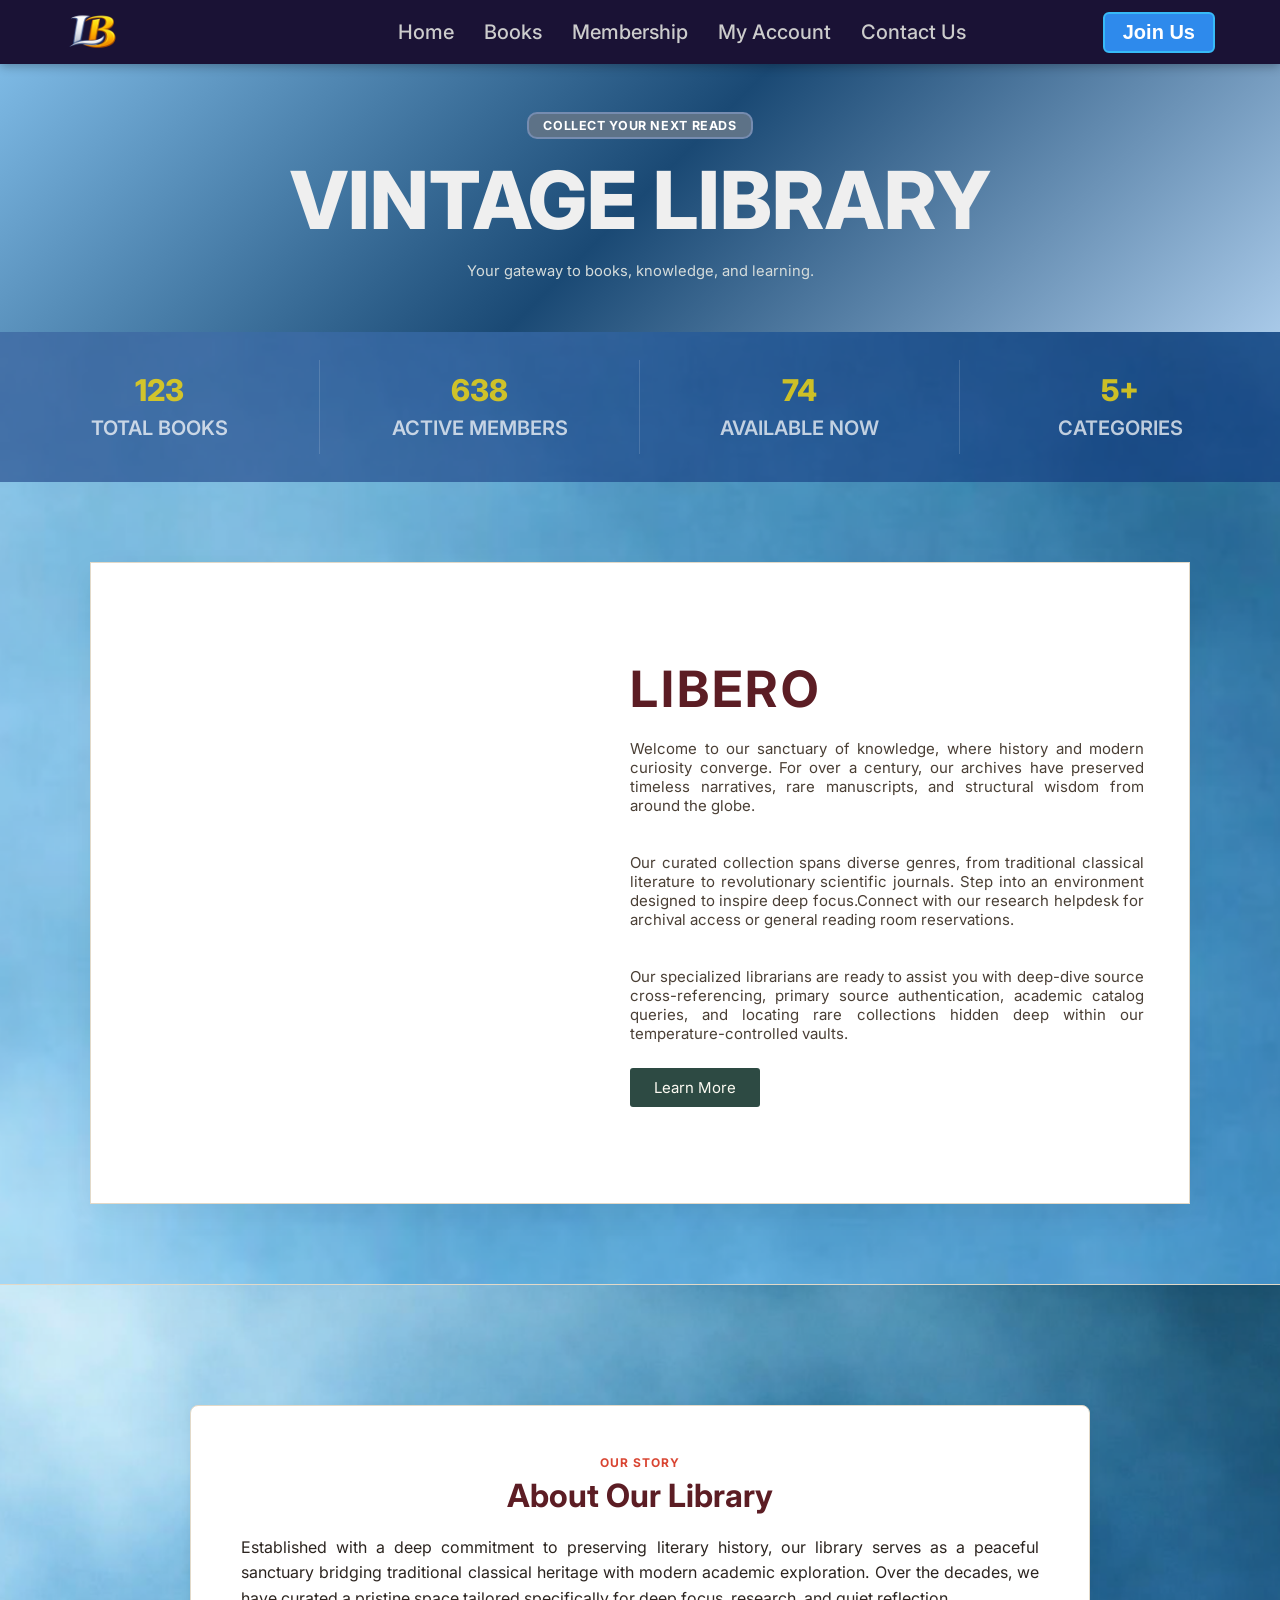
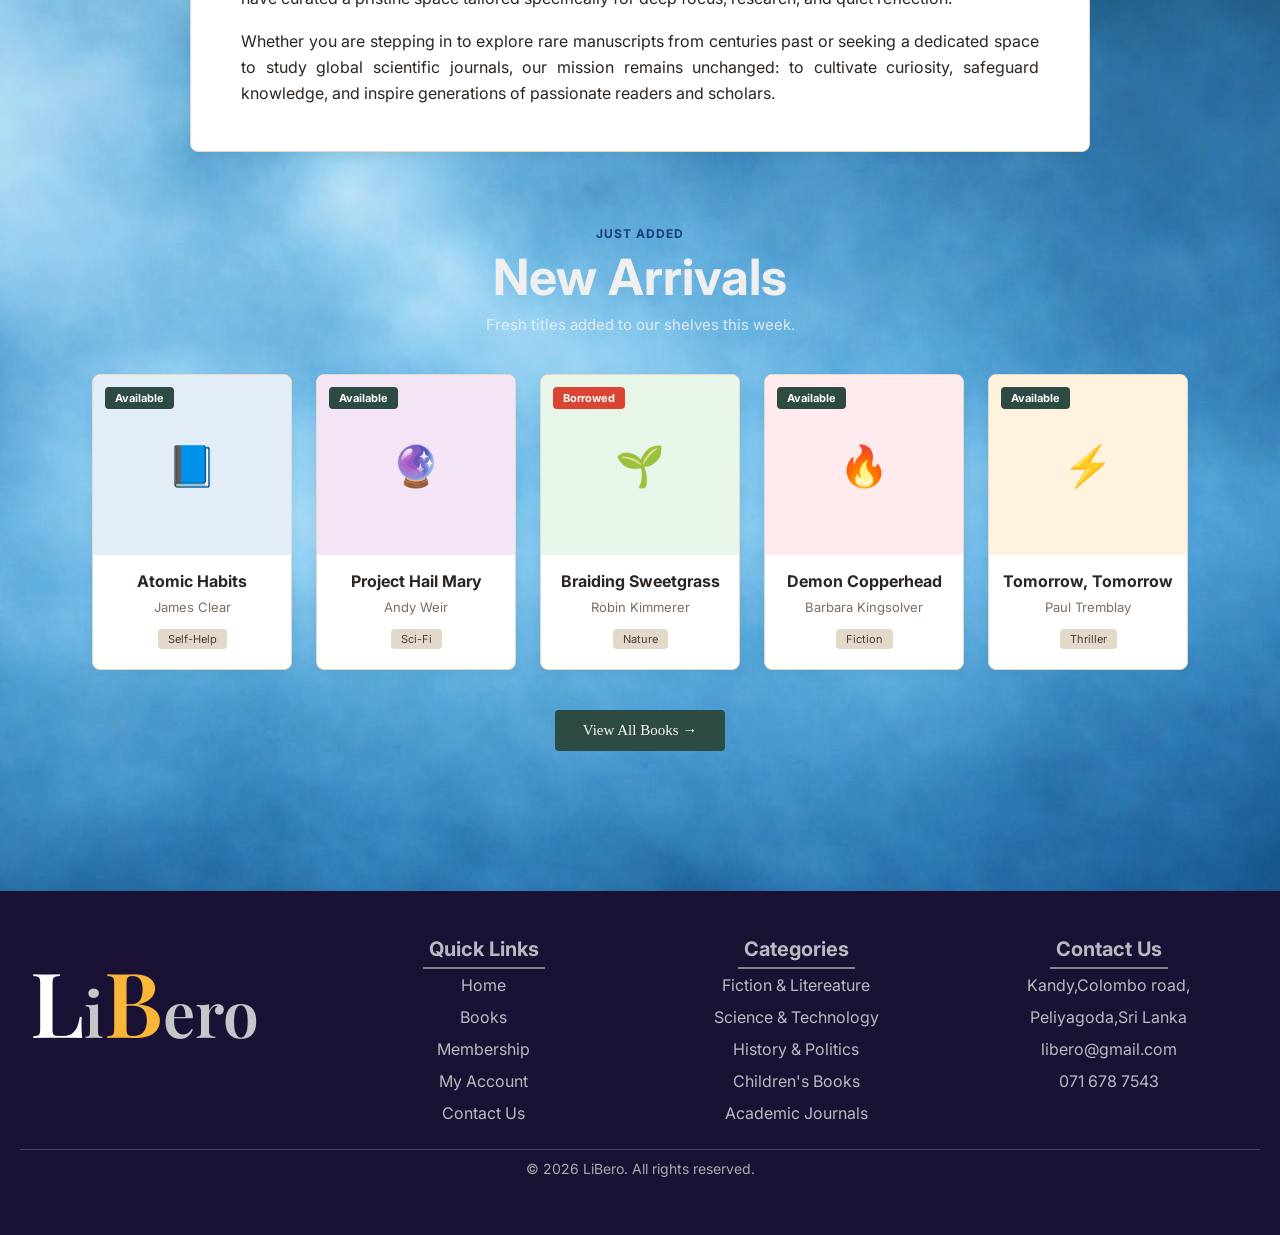
==== commit 6414056d: "all finished renamed the css paths" ====
--- a/html/Index.html
+++ b/html/Index.html
@@ -4,8 +4,7 @@
   <meta charset="UTF-8">
   <meta name="viewport" content="width=device-width, initial-scale=1.0">
   <title>Vintage Library </title>
-  <!-- <link rel="stylesheet" href="style.css"> -->
-  <link rel="stylesheet" href="../css/stylecontact.css">
+  <link rel="stylesheet" href="../css/style.css">
   <link href="https://fonts.googleapis.com/css2?family=Cinzel:wght@500;600;700&display=swap" rel="stylesheet">
 </head>
 <body>
--- a/css/style.css
+++ b/css/style.css
@@ -0,0 +1,2046 @@
+@import url('https://fonts.googleapis.com/css2?family=Playfair+Display:wght@400;600;700&family=Inter:wght@300;400;500;600&display=swap');
+@import url('https://fonts.googleapis.com/css2?family=Inter:wght@400;600;700;800&display=swap');
+
+*,
+*::before,
+*::after {
+  box-sizing: border-box;
+  margin: 0;
+  padding: 0;
+}
+
+/* 
+  '''''''''''''''''''''''''''''''''''''''''''''''''''''''''' CONTACT US PAGE ''''''''''''''''''''''''''''''''''''''''''''''''''''''''''''''''''''''''''''''''
+   */
+a {
+  color: inherit;
+  text-decoration: none;
+}
+
+.catalog-hero {
+  background: #1E3A5F;
+  color: #ffffff;
+  padding: 52px 0;
+}
+
+.catalog-hero h1 {
+  margin-bottom: 10px;
+}
+
+.catalog-hero p {
+  color: rgba(255, 255, 255, .65);
+}
+
+.contact-grid {
+  display: grid;
+  grid-template-columns: 280px 1fr;
+  gap: 50px;
+  align-items: stretch;
+  width: 100vw;
+  padding: 0 80px;
+  box-sizing: border-box;
+}
+
+.cd-text {
+  background-color: #e3f2fd;
+  color: #0d47a1;
+  border: 1px solid #bbdefb;
+  border-radius: 12px;
+  width: 250px;
+  min-height: 120px;
+  margin-bottom: 15px;
+  padding: 15px;
+}
+
+.contact-info {
+  width: 100%;
+  max-width: 300px;
+  display: flex;
+  flex-direction: column;
+  align-items: center;
+}
+
+.contact-info h2 {
+  color: #1E3A5F;
+  margin-bottom: 14px;
+}
+
+.contact-info p {
+  color: #666666;
+  margin-bottom: 32px;
+}
+
+.contact-details {
+  display: flex;
+  flex-direction: column;
+  gap: 18px;
+  margin-bottom: 28px;
+}
+
+.contact-detail-item {
+  display: flex;
+  gap: 14px;
+  align-items: flex-start;
+}
+
+.cd-text strong {
+  display: block;
+  font-size: .88rem;
+  color: #1E3A5F;
+  margin-bottom: 2px;
+}
+
+.cd-text span {
+  font-size: .85rem;
+  color: #666666;
+}
+
+.form-card {
+  background: #ffffff;
+  border: 1px solid #dde3ea;
+  border-radius: 12px;
+  padding: 36px;
+  box-shadow: 0 4px 20px rgba(30, 58, 95, .12);
+  width: 100%;
+  max-width: 750px;
+  display: flex;
+  flex-direction: column;
+}
+
+.form-card form {
+  display: grid !important;
+  grid-template-rows: auto auto auto 1fr auto auto;
+  height: 100% !important;
+  gap: 15px;
+}
+
+.form-card .form-group {
+  margin-bottom: 0 !important;
+  display: flex;
+  flex-direction: column;
+}
+
+.form-card .msg-container {
+  display: flex !important;
+  flex-direction: column !important;
+  height: 100% !important;
+}
+
+.form-card .msg-container textarea#c-msg {
+  flex-grow: 1 !important;
+  height: 100% !important;
+  min-height: 150px !important;
+}
+
+.form-check {
+  margin-bottom: 0 !important;
+  margin-top: 5px;
+}
+
+.form-card h3 {
+  font-family: 'Inter', sans-serif;
+  color: #1E3A5F;
+  margin-bottom: 24px;
+}
+
+.form-group {
+  display: flex;
+  flex-direction: column;
+  gap: 6px;
+  margin-bottom: 18px;
+}
+
+.form-group label {
+  font-size: .78rem;
+  font-weight: 600;
+  color: #333333;
+  text-transform: uppercase;
+  letter-spacing: .05em;
+}
+
+.form-group input,
+.form-group select,
+.form-group textarea {
+  padding: 10px 14px;
+  border: 1.5px solid #dde3ea;
+  border-radius: 6px;
+  font-family: 'Inter', sans-serif;
+  font-size: .9rem;
+  color: #333333;
+  background: #ffffff;
+  transition: border-color .25s ease, box-shadow .25s ease;
+}
+
+.form-group input:focus,
+.form-group select:focus,
+.form-group textarea:focus {
+  outline: none;
+  border-color: #1E3A5F;
+  box-shadow: 0 0 0 3px rgba(30, 58, 95, .1);
+}
+
+.field-error {
+  font-size: .75rem;
+  color: #dc3545;
+  display: none;
+  margin-top: 2px;
+}
+
+.field-error.show {
+  display: block;
+}
+
+.form-check {
+  display: flex;
+  align-items: flex-start;
+  gap: 10px;
+  margin-bottom: 20px;
+}
+
+.form-check input[type="checkbox"] {
+  margin-top: 3px;
+  accent-color: #1E3A5F;
+}
+
+.form-check label {
+  font-size: .85rem;
+  color: #666666;
+}
+
+.hours-table {
+  width: 100%;
+  max-width: 400px;
+  border-collapse: collapse;
+  background-color: #ffffff;
+  border: 1px solid #e2e8f0;
+  border-radius: 12px;
+  overflow: hidden;
+  box-shadow: 0 4px 12px rgba(0, 0, 0, 0.03);
+}
+
+.hours-table td {
+  padding: 14px 18px;
+  font-size: 0.9rem;
+  color: #4a5568;
+  border-bottom: 1px solid #edf2f7;
+}
+
+.hours-table tr:last-child td {
+  border-bottom: none;
+}
+
+.hours-table tr:hover {
+  background-color: #f7fafc;
+}
+
+.hours-table td:first-child {
+  font-weight: 600;
+  color: #1E3A5F;
+}
+
+.section-alt .container {
+  text-align: center;
+  background: linear-gradient(
+  90deg,
+  #7ea8cf 0%,
+  #4a82b9 25%,
+  #2763a3 50%,
+  #3f6f9f 75%,
+  #7ca6d1 100%
+);
+  padding: 40px;
+  box-shadow: 0 4px 20px rgba(30, 58, 95, .12);
+  max-width: none;
+}
+.section-title{
+  color: rgba(255, 255, 255, 0.959);
+}
+
+.section.section-alt {
+  margin-top: 40px;
+}
+
+footer {
+  background: #142947;
+  color: rgba(255, 255, 255, .7);
+  padding: 56px 0 0;
+  margin-top: auto;
+}
+
+.footer-grid {
+  display: grid;
+  grid-template-columns: 1.4fr 1fr 1fr 1.2fr;
+  gap: 40px;
+  padding-bottom: 40px;
+  border-bottom: 1px solid rgba(255, 255, 255, .1);
+}
+
+.footer-col h4 {
+  color: #ffffff;
+  font-family: 'Inter', sans-serif;
+  font-size: .95rem;
+  margin-bottom: 16px;
+}
+
+.footer-col p {
+  font-size: .85rem;
+  line-height: 1.7;
+}
+
+.footer-col ul {
+  display: flex;
+  flex-direction: column;
+  gap: 9px;
+}
+
+.footer-col ul a {
+  font-size: .85rem;
+  color: rgba(255, 255, 255, .65);
+  transition: color .25s ease;
+}
+
+.footer-col ul a:hover {
+  color: #F8B400;
+}
+
+.footer-bottom {
+  padding: 18px 0;
+  display: flex;
+  justify-content: space-between;
+  align-items: center;
+  font-size: .8rem;
+  color: rgba(255, 255, 255, .4);
+}
+
+@media (max-width: 1024px) {
+  .footer-grid {
+    grid-template-columns: 1fr 1fr;
+  }
+}
+
+@media (max-width: 768px) {
+  .section {
+    padding: 52px 0;
+  }
+
+  .nav-links {
+    display: none;
+  }
+
+  .hamburger {
+    display: flex;
+  }
+
+  .nav-links.open {
+    display: flex;
+    flex-direction: column;
+    position: absolute;
+    top: 66px;
+    left: 0;
+    right: 0;
+    background: #142947;
+    padding: 12px;
+    box-shadow: 0 8px 20px rgba(0, 0, 0, .3);
+  }
+
+  .contact-grid {
+    grid-template-columns: 1fr;
+  }
+
+  .footer-grid {
+    grid-template-columns: 1fr;
+  }
+
+  .footer-bottom {
+    flex-direction: column;
+    gap: 8px;
+    text-align: center;
+  }
+}
+
+/*'''''''''''''''''''''''''''''''''''''''''''''''''''''''''''''''''''         Books.html         ''''''''''''''''''''''''''''''''''''''''''''''''''''''''''''''''''''''''''''''''*/
+*,
+*::before,
+*::after {
+  box-sizing: border-box;
+  margin: 0;
+  padding: 0;
+}
+
+body {
+  font-family: 'Inter', sans-serif;
+  background: #f0f0f0;
+  color: #222;
+  min-height: 100vh;
+  background-image: url('../img/back11.png');
+  background-size: cover;
+  background-position: center;
+  background-repeat: no-repeat;
+}
+
+.nav-container {
+  background-color: #1a1235 !important;
+  color: white !important;
+  display: flex !important;
+  justify-content: space-between !important;
+  align-items: center !important;
+  padding: 4px 50px !important;
+  height: 64px !important;
+  overflow: hidden !important;
+  position: sticky !important;
+  top: 0 !important;
+  z-index: 100 !important;
+  box-shadow: 0 2px 10px rgba(0, 0, 0, 0.3) !important;
+  overflow: visible !important;
+}
+
+@media (max-width: 768px) {
+  .nav-container {
+    padding: 4px 20px !important;
+  }
+}
+
+.logo {
+  height: 100% !important;
+  display: flex !important;
+  align-items: center !important;
+}
+
+.logo img {
+  height: 100% !important;
+  width: auto !important;
+  display: block !important;
+  object-fit: contain !important;
+}
+
+.nav-items {
+  list-style: none !important;
+  display: flex !important;
+  gap: 30px !important;
+}
+
+.nav-item-container {
+  margin-left: 140px !important;
+}
+
+.nav-items a {
+  text-decoration: none !important;
+  color: #ccc !important;
+  font-size: 20px !important;
+  font-weight: 500 !important;
+  padding: 4px 0 !important;
+  border-bottom: 2px solid transparent !important;
+  transition: color 0.2s, border-color 0.2s !important;
+}
+
+.nav-items a:hover {
+  color: #ffc107 !important;
+  border-bottom-color: #ffc107 !important;
+}
+
+.book-container {
+  display: grid;
+  grid-template-columns: 3fr 2fr;
+  gap: 32px;
+  padding: 36px 48px;
+  max-width: 1400px;
+  margin: 0 auto;
+  align-items: stretch;
+}
+
+.book-container-2 {
+  display: grid;
+  grid-template-columns: 2fr 3fr;
+  gap: 32px;
+  padding: 36px 48px;
+  max-width: 1400px;
+  margin: 0 auto;
+  align-items: stretch;
+}
+
+.books-grid {
+  display: grid;
+  grid-template-columns: repeat(3, 1fr);
+  grid-template-rows: repeat(2, auto);
+  gap: 20px;
+}
+
+.book-card {
+  background: hsl(0, 0%, 100%);
+  border-radius: 10px;
+  border: 2px solid transparent;
+  box-shadow: 0 2px 8px rgba(0, 0, 0, 0.07);
+  overflow: hidden;
+  cursor: pointer;
+  display: flex;
+  flex-direction: column;
+  transition: transform 0.2s ease, box-shadow 0.2s ease, border-color 0.2s ease;
+}
+
+.book-card:hover {
+  transform: translateY(-5px);
+  box-shadow: 0 10px 24px rgba(0, 0, 0, 0.13);
+}
+
+.book-card.selected {
+  border-color: #0713ff;
+  box-shadow: 0 0 0 4px rgba(255, 193, 7, 0.2);
+}
+
+.book-card img {
+  width: 100%;
+  height: 100%;
+  object-fit: cover;
+  background: #e0e0e0;
+}
+
+.book-card-body {
+  padding: 14px 16px 16px;
+  display: flex;
+  flex-direction: column;
+  gap: 6px;
+  flex: 1;
+}
+
+.book-card-body h6 {
+  font-size: 0.92rem;
+  font-weight: 700;
+  color: #15559a;
+  line-height: 1.3;
+}
+
+.book-card-body p {
+  font-size: 0.78rem;
+  color: #666;
+  line-height: 1.5;
+  flex: 1;
+}
+
+.featured-panel {
+  position: sticky;
+  top: 84px;
+}
+
+.featured-card {
+  background: #fff;
+  border-radius: 14px;
+  box-shadow: 0 6px 28px rgba(0, 0, 0, 0.11);
+  height: 100%;
+  overflow: hidden;
+  transition: box-shadow 0.3s;
+}
+
+.featured-card img {
+  width: 100%;
+  height: 300px;
+  object-fit: cover;
+  background: #ddd;
+  display: block;
+  flex-shrink: 0;
+  object-position: top;
+}
+
+.featured-body {
+  padding: 24px 26px 28px;
+  display: flex;
+  flex-direction: column;
+  gap: 10px;
+  flex: 1;
+}
+
+.featured-tag {
+  display: inline-block;
+  background: #2e8aec;
+  color: #ffffff;
+  font-size: 0.7rem;
+  font-weight: 700;
+  letter-spacing: 0.08em;
+  text-transform: uppercase;
+  padding: 3px 10px;
+  border-radius: 20px;
+  align-self: flex-start;
+}
+
+.featured-body h2 {
+  font-size: 1.4rem;
+  font-weight: 800;
+  color: #15559a;
+  line-height: 1.3;
+}
+
+.featured-author {
+  font-size: 0.88rem;
+  color: #888;
+  font-style: italic;
+}
+
+.featured-desc {
+  font-size: 0.93rem;
+  color: #444;
+  line-height: 1.7;
+  padding-top: 4px;
+  border-top: 1px solid #f0f0f0;
+  flex: 1;
+}
+
+.featured-actions {
+  display: flex;
+  gap: 12px;
+  padding-top: 6px;
+  flex-wrap: wrap;
+  margin-top: auto;
+}
+
+.btn {
+  display: inline-block;
+  padding: 7px 18px;
+  background: #2e8aec;
+  color: #ffffff;
+  border-radius: 6px;
+  text-decoration: none;
+  font-size: 0.8rem;
+  font-weight: 700;
+  border: 2px solid #37baf7;
+  cursor: pointer;
+  transition: background 0.2s, color 0.2s;
+  align-self: flex-start;
+}
+
+.btn:hover {
+  background: #00e0d8;
+  border-color: #00d8e0;
+}
+
+.btn-large {
+  padding: 11px 28px;
+  font-size: 0.95rem;
+  border-radius: 8px;
+}
+
+.btn-outline {
+  padding: 11px 28px;
+  font-size: 0.95rem;
+  border-radius: 8px;
+  background: transparent;
+  color: #1a1a1a;
+  border: 2px solid #bfe3e9;
+}
+
+.btn-outline:hover {
+  background: #e2e6e6;
+  border-color: #aaa;
+}
+
+@media (max-width: 1024px) {
+  .book-container {
+    grid-template-columns: 1fr;
+    padding: 24px;
+  }
+
+  .featured-panel {
+    position: static;
+  }
+}
+
+@media (max-width: 600px) {
+  .books-grid {
+    grid-template-columns: repeat(2, 1fr);
+  }
+
+  .nav-container {
+    padding: 4px 20px;
+  }
+}
+
+@media (max-width: 400px) {
+  .books-grid {
+    grid-template-columns: 1fr;
+  }
+}
+
+.hero-section {
+  background: linear-gradient(135deg, #7ebae5, #1a4974, #a8c9e8);
+  padding: 48px 56px;
+  display: flex;
+  flex-direction: column;
+  align-items: center;
+  gap: 12px;
+  text-align: center;
+  top: 64px;
+  z-index: 99;
+}
+
+.browse-badge {
+  display: inline-block;
+  border: 2px solid #768cb0;
+  color: rgb(255, 255, 255);
+  border-radius: 10px;
+  padding: 4px 14px;
+  font-size: 0.78rem;
+  font-weight: 700;
+  letter-spacing: 0.05em;
+  text-transform: uppercase;
+  background-color: #5d7287;
+}
+
+.hero-section h2 {
+  font-size: 5rem;
+  font-weight: 800;
+  color: #efefef;
+  margin: 0;
+}
+
+.hero-subtitle {
+  font-size: 0.92rem;
+  color: hsl(171, 9%, 85%);
+  margin: 0;
+  line-height: 1.6;
+}
+
+.featured-intro {
+  padding: 36px 28px;
+  padding-top: 120px;
+  display: flex;
+  flex-direction: column;
+  align-items: center;
+  text-align: center;
+  background-color: transparent;
+  justify-content: center;
+  border-radius: 16px;
+}
+
+.featured-intro h1 {
+  font-size: 5rem;
+  font-weight: 800;
+  color: #ffffff !important;
+  line-height: 1.2;
+}
+
+.featured-sub {
+  font-size: 1rem;
+  color: hsl(0, 0%, 100%);
+  line-height: 1.7;
+  margin-bottom: 24px;
+  max-width: 340px;
+}
+
+.footer-wrapper {
+  background-color: #1a1235;
+  width: 100%;
+}
+
+.footer-container {
+  background-color: #1a1235;
+  padding: 40px 20px;
+  display: grid;
+  grid-template-columns: 1fr 1fr 1fr 1fr;
+  gap: 10px;
+  align-items: start;
+  max-width: 1400px;
+  margin: 0 auto;
+}
+
+.logo-container {
+  display: flex;
+  flex-direction: column;
+  padding: 10px;
+}
+
+.logo-container img {
+  height: 50px;
+  width: auto;
+  display: block;
+  object-fit: contain;
+}
+
+.quick-links h3 {
+  border-bottom: 2px solid rgba(255, 255, 255, 0.463);
+  padding: 6px;
+  width: fit-content;
+  margin: 0 auto;
+  text-align: center;
+  font-size: 20px;
+}
+
+.cat-container h3 {
+  border-bottom: 2px solid rgba(255, 255, 255, 0.463);
+  padding: 6px;
+  width: fit-content;
+  margin: 0 auto;
+  text-align: center;
+  font-size: 20px;
+}
+
+.contact-footer h3 {
+  border-bottom: 2px solid rgba(255, 255, 255, 0.463);
+  padding: 6px;
+  width: fit-content;
+  margin: 0 auto;
+  text-align: center;
+  font-size: 20px;
+}
+
+.quick-links-list,
+.cat-container ul,
+.contact-footer ul {
+  list-style: none;
+  padding: 0;
+  margin: 0;
+  text-align: center;
+  line-height: 2;
+}
+
+.footer-bottom {
+  grid-column: 1 / -1;
+  text-align: center;
+  color: #aaa;
+  font-size: 14px;
+  padding-top: 10px;
+  display: flex;
+  flex-direction: column;
+}
+
+.footer-bottom hr {
+  border: none;
+  border-top: 1px solid rgba(255, 255, 255, 0.2);
+  margin-bottom: 10px;
+  width: 100%;
+  height: 1px;
+}
+
+.name {
+  color: white;
+  font-size: 4rem;
+  font-family: 'Playfair Display', serif;
+  font-weight: 600;
+}
+
+.name p {
+  color: #c4c7c7;
+}
+
+.L {
+  color: #ffffff;
+  font-size: 90px;
+}
+
+.B {
+  color: #fab639;
+  font-size: 90px;
+}
+
+.copyright {
+  color: white;
+  font-size: 1rem;
+  font-family: 'Inter', sans-serif;
+  justify-content: center;
+}
+
+.log {
+  list-style: none;
+  display: flex;
+  gap: 25px;
+}
+
+.log a {
+  text-decoration: none;
+  color: #ccc;
+  font-size: 20px;
+  font-weight: 500;
+  padding: 4px 0;
+  border-bottom: 2px solid transparent;
+  transition: color 0.2s, border-color 0.2s;
+}
+
+.log a:hover {
+  color: #ffc107;
+  border-bottom-color: #ffc107;
+}
+
+.accordion-item {
+  background: #ffffff;
+  border: 1px solid #dde3ea;
+  border-radius: 10px;
+  overflow: hidden;
+  box-shadow: 0 2px 10px rgba(0, 0, 0, .04);
+}
+
+.accordion-header {
+  width: 100%;
+  text-align: left;
+  background: #ffffff;
+  border: none;
+  cursor: pointer;
+  padding: 16px 20px;
+  font-family: 'Inter', sans-serif;
+  font-size: .95rem;
+  font-weight: 600;
+  color: #1E3A5F;
+  display: flex;
+  justify-content: space-between;
+  align-items: center;
+  transition: background .25s ease;
+}
+
+.accordion-header:hover {
+  background: #F4F4F4;
+}
+
+.accordion-header.open {
+  color: #d9a000;
+}
+
+.accordion-arrow {
+  font-size: .75rem;
+  color: #666666;
+  transition: transform .25s ease;
+}
+
+.accordion-header.open .accordion-arrow {
+  transform: rotate(180deg);
+  color: #d9a000;
+}
+
+.accordion-body {
+  display: none;
+  padding: 0 20px 18px;
+  font-size: .9rem;
+  color: #666666;
+  line-height: 1.7;
+  border-top: 1px solid #edf2f7;
+  padding-top: 14px;
+}
+
+.accordion-body.open {
+  display: block;
+}
+
+.accordion-body em {
+  color: #1E3A5F;
+  font-style: italic;
+}
+
+.vintage-hero-outer {
+  max-width: 1100px;
+  margin: 80px auto;
+  background-color: #ffffff;
+  border: 1px solid #e2d9c8;
+  box-shadow: 0 10px 30px rgba(0, 0, 0, 0.05);
+}
+
+.vintage-hero-inner::after {
+  content: "";
+  display: table;
+  clear: both;
+}
+
+.hero-left-col {
+  float: left;
+  width: 45%;
+  height: 640px;
+  background-size: cover;
+  background-position: center;
+  animation: imageSlider 12s infinite;
+}
+
+.large-hero-img {
+  display: none;
+}
+
+@keyframes imageSlider {
+
+  0%,
+  20% {
+    background-image: url('https://images.unsplash.com/photo-1507842217343-583bb7270b66?q=80&w=1000&auto=format&fit=crop');
+  }
+
+  25%,
+  45% {
+    background-image: url('https://images.unsplash.com/photo-1524995997946-a1c2e315a42f?q=80&w=1000&auto=format&fit=crop');
+  }
+
+  50%,
+  70% {
+    background-image: url('https://images.unsplash.com/photo-1568667256549-094345857637?q=80&w=1000&auto=format&fit=crop');
+  }
+
+  75%,
+  95% {
+    background-image: url('https://images.unsplash.com/photo-1614849963640-9cc74b2a826f?q=80&w=1000&auto=format&fit=crop');
+  }
+
+  100% {
+    background-image: url('https://images.unsplash.com/photo-1507842217343-583bb7270b66?q=80&w=1000&auto=format&fit=crop');
+  }
+}
+
+.hero-right-col {
+  float: left;
+  width: 55%;
+  height: 640px;
+  padding: 50px 45px;
+  display: flex;
+  flex-direction: column;
+  justify-content: center;
+}
+
+.title-block {
+  margin-bottom: 15px;
+}
+
+.main-title {
+  font-size: 50px;
+  color: #5c1d24;
+  letter-spacing: 3px;
+  display: inline-block;
+  padding-bottom: 5px;
+}
+
+.description-text {
+  font-size: 15px;
+  font-weight: normal;
+  margin-bottom: 18px;
+  color: #4a3f35;
+  text-align: justify;
+}
+
+.details-row::after {
+  content: "";
+  display: table;
+  clear: both;
+}
+
+.badge-and-text {
+  float: left;
+  width: 100%;
+}
+
+.sub-description {
+  font-size: 15px;
+  font-weight: normal;
+  font-style: normal;
+  color: #4a3f35;
+  margin-bottom: 18px;
+  text-align: justify;
+}
+
+.sub-description-extra {
+  font-size: 15px;
+  font-weight: normal;
+  font-style: normal;
+  color: #4a3f35;
+  margin-bottom: 25px;
+  text-align: justify;
+}
+
+.learn_more {
+  display: inline-block;
+  background-color: #2d4a43;
+  padding: 10px 24px;
+  border-radius: 3px;
+  transition: background-color 0.2s ease;
+}
+
+.learn_more:hover {
+  background-color: #1e332e;
+}
+
+.learn_more a {
+  color: #fcfaf2;
+  text-decoration: none;
+  font-weight: normal;
+  font-size: 15px;
+  display: block;
+}
+
+.about-us-container {
+  max-width: 1100px;
+  margin: 0 auto 80px auto;
+  background-color: #ffffff;
+  border: 1px solid #e2d9c8;
+  box-shadow: 0 10px 30px rgba(0, 0, 0, 0.05);
+}
+
+.about-us-content {
+  padding: 50px 45px;
+}
+
+.about-us-content h3 {
+  font-size: 28px;
+  color: #5c1d24;
+  letter-spacing: 2px;
+  margin-bottom: 15px;
+  border-bottom: 2px solid #dfcbb5;
+  display: inline-block;
+  padding-bottom: 5px;
+}
+
+.about-us-content p {
+  font-size: 15px;
+  font-weight: normal;
+  color: #4a3f35;
+  text-align: justify;
+}
+
+@media (max-width: 850px) {
+
+  .logo,
+  .nav-items {
+    float: none;
+    text-align: center;
+    margin: 5px auto;
+  }
+
+  .nav-items {
+    padding-left: 0;
+  }
+
+  .nav-items li {
+    margin: 5px 10px;
+  }
+
+  .hero-left-col,
+  .hero-right-col {
+    float: none;
+    width: 100%;
+    height: auto;
+  }
+
+  .hero-left-col {
+    height: 350px;
+  }
+
+  .about-us-content {
+    padding: 30px 20px;
+  }
+}
+
+.new-arrivals-section {
+  background-image: url('../img/back11.png');
+  padding: 60px 20px;
+  border-top: 1px solid #e2d9c8;
+  width: 100%;
+  box-sizing: border-box;
+  clear: both;
+  font-family: 'Inter', sans-serif;
+  background-size: cover;
+  background-position: center;
+  background-repeat: no-repeat;
+}
+
+.arrivals-container {
+  max-width: 1200px;
+  margin: 0 auto;
+  box-sizing: border-box;
+}
+
+.arrivals-header {
+  text-align: center;
+  margin-bottom: 40px;
+}
+
+.arrival-label {
+  font-size: 16px;
+  text-transform: uppercase;
+  color: #07205ec8 !important;
+  font-weight: bold;
+  letter-spacing: 1px;
+  margin-bottom: 6px;
+  font-family: 'Inter', sans-serif;
+}
+
+.arrival-title {
+  font-size: 50px !important;
+  color: #efefef !important;
+  margin-bottom: 8px;
+  font-family: 'Inter', sans-serif;
+}
+
+.arrival-sub {
+  font-size: 19px;
+  color: #f2f2f5dd !important;
+  font-family: 'Inter', sans-serif;
+}
+
+.books-grid {
+  display: flex;
+  flex-direction: row;
+  flex-wrap: wrap;
+  justify-content: center;
+  gap: 24px;
+  width: 100%;
+  margin: 0 auto;
+  box-sizing: border-box;
+}
+
+.book-card {
+  background-color: #ffffff;
+  border: 1px solid #e2d9c8;
+  width: 200px;
+  border-radius: 8px;
+  overflow: hidden;
+  text-align: center;
+  padding-bottom: 15px;
+  box-shadow: 0 4px 12px rgba(0, 0, 0, 0.05);
+  box-sizing: border-box;
+  transition: transform 0.2s ease, box-shadow 0.2s ease;
+}
+
+.book-card:hover {
+  transform: translateY(-4px);
+  box-shadow: 0 6px 18px rgba(0, 0, 0, 0.08);
+}
+
+.book-cover {
+  height: 180px;
+  width: 100%;
+  display: flex;
+  align-items: center;
+  justify-content: center;
+  font-size: 40px;
+  position: relative;
+}
+
+.color-1 {
+  background-color: #e3edf7;
+}
+
+.color-2 {
+  background-color: #f3e5f5;
+}
+
+.color-3 {
+  background-color: #e8f5e9;
+}
+
+.color-4 {
+  background-color: #ffebee;
+}
+
+.color-5 {
+  background-color: #fff3e0;
+}
+
+.badge {
+  position: absolute;
+  top: 12px;
+  left: 12px;
+  font-size: 11px;
+  padding: 4px 10px;
+  border-radius: 4px;
+  color: #ffffff;
+  font-family: 'Inter', sans-serif;
+  font-weight: bold;
+}
+
+.status-available {
+  background-color: #2d4a43;
+}
+
+.status-borrowed {
+  background-color: #d94532;
+}
+
+.book-info {
+  padding: 15px 12px 5px 12px;
+  box-sizing: border-box;
+}
+
+.book-info h4 {
+  font-size: 16px;
+  color: #2c2520;
+  margin: 0 0 6px 0;
+  font-family: 'Inter', sans-serif;
+  font-weight: bold;
+  line-height: 1.4;
+  white-space: normal;
+  overflow: visible;
+}
+
+.author {
+  font-size: 13px;
+  color: #7c6e61;
+  margin: 0 0 12px 0;
+  font-family: 'Inter', sans-serif;
+}
+
+.genre-tag {
+  display: inline-block;
+  font-size: 11px;
+  background-color: #e2d9c8;
+  color: #4a3f35;
+  padding: 3px 10px;
+  border-radius: 4px;
+  font-family: 'Inter', sans-serif;
+}
+
+.arrivals-footer {
+  text-align: center;
+  margin-top: 40px;
+  width: 100%;
+}
+
+.view-all-btn {
+  display: inline-block;
+  background-color: #2d4a43;
+  color: #fcfaf2;
+  padding: 12px 28px;
+  text-decoration: none;
+  border-radius: 4px;
+  font-size: 15px;
+  font-family: 'Inter', sans-serif;
+  transition: background-color 0.2s ease;
+}
+
+.view-all-btn:hover {
+  background-color: #1e332e;
+}
+
+.stat-container {
+  height: 150px;
+  background-color: #0d2d7688;
+  width: 100%;
+  display: grid;
+  grid-template-columns: repeat(4, 1fr);
+  padding: 28px 0px;
+}
+
+.grid {
+  display: flex;
+  flex-direction: column;
+  align-items: center;
+  gap: 8px;
+  padding: 12px 20px;
+  border-right: 0.5px solid rgba(255, 255, 255, 0.15);
+}
+
+.grid:last-child {
+  border-right: none;
+}
+
+.no {
+  font-size: 30px;
+  font-weight: 800;
+  color: #f0d611d3;
+  line-height: 1.2;
+}
+
+.label {
+  font-size: 20px;
+  font-weight: 600;
+  color: rgba(255, 255, 255, 0.722);
+}
+
+.new-arrivals-section,
+.about-section-wrapper {
+  font-family: 'Inter', sans-serif;
+  padding: 60px 20px;
+  width: 100%;
+  box-sizing: border-box;
+  clear: both;
+}
+
+.arrivals-container,
+.about-central-container {
+  max-width: 1200px;
+  margin: 0 auto;
+  box-sizing: border-box;
+}
+
+.arrivals-header,
+.about-content-box {
+  text-align: center;
+}
+
+.arrivals-header {
+  margin-bottom: 40px;
+}
+
+.arrival-label,
+.about-mini-badge {
+  display: inline-block;
+  font-size: 12px;
+  text-transform: uppercase;
+  color: #d94532;
+  font-weight: bold;
+  letter-spacing: 1px;
+  margin-bottom: 6px;
+}
+
+.arrival-title,
+.about-main-title {
+  font-size: 32px;
+  color: #5c1d24;
+  margin-bottom: 8px;
+  font-family: 'Inter', sans-serif;
+}
+
+.arrival-sub {
+  font-size: 15px;
+  color: #7c6e61;
+}
+
+.books-grid {
+  display: flex;
+  flex-wrap: wrap;
+  justify-content: center;
+  gap: 24px;
+  width: 100%;
+}
+
+.book-card {
+  background-color: #ffffff;
+  border: 1px solid #e2d9c8;
+  width: 200px;
+  border-radius: 8px;
+  overflow: hidden;
+  text-align: center;
+  padding-bottom: 15px;
+  box-sizing: border-box;
+  transition: transform 0.2s ease, box-shadow 0.2s ease;
+}
+
+.book-card:hover {
+  transform: translateY(-4px);
+  box-shadow: 0 6px 18px rgba(0, 0, 0, 0.08);
+}
+
+.book-cover {
+  height: 180px;
+  width: 100%;
+  display: flex;
+  align-items: center;
+  justify-content: center;
+  font-size: 40px;
+  position: relative;
+}
+
+.color-1 {
+  background-color: #e3edf7;
+}
+
+.color-2 {
+  background-color: #f3e5f5;
+}
+
+.color-3 {
+  background-color: #e8f5e9;
+}
+
+.color-4 {
+  background-color: #ffebee;
+}
+
+.color-5 {
+  background-color: #fff3e0;
+}
+
+.badge {
+  position: absolute;
+  top: 12px;
+  left: 12px;
+  font-size: 11px;
+  padding: 4px 10px;
+  border-radius: 4px;
+  color: #ffffff;
+  font-weight: bold;
+}
+
+.status-available {
+  background-color: #2d4a43;
+}
+
+.status-borrowed {
+  background-color: #d94532;
+}
+
+.book-info {
+  padding: 15px 12px 5px 12px;
+  box-sizing: border-box;
+}
+
+.book-info h4 {
+  font-size: 16px;
+  color: #2c2520;
+  margin: 0 0 6px 0;
+  font-weight: bold;
+  line-height: 1.4;
+}
+
+.author {
+  font-size: 13px;
+  color: #7c6e61;
+  margin: 0 0 12px 0;
+}
+
+.genre-tag {
+  display: inline-block;
+  font-size: 11px;
+  background-color: #e2d9c8;
+  color: #4a3f35;
+  padding: 3px 10px;
+  border-radius: 4px;
+}
+
+.about-content-box {
+  background-color: #ffffff;
+  border: 1px solid #e2d9c8;
+  border-radius: 8px;
+  padding: 45px 50px;
+  max-width: 900px;
+  margin: 0 auto;
+  box-shadow: 0 4px 12px rgba(0, 0, 0, 0.05);
+  box-sizing: border-box;
+  transition: transform 0.3s ease, box-shadow 0.3s ease;
+}
+
+.about-content-box:hover {
+  transform: translateY(-5px);
+  box-shadow: 0 8px 24px rgba(0, 0, 0, 0.08);
+}
+
+.about-main-title {
+  margin-bottom: 20px;
+}
+
+.about-paragraph {
+  font-size: 16px;
+  color: #2c2520;
+  line-height: 1.6;
+  margin-bottom: 18px;
+  text-align: justify;
+}
+
+.about-paragraph:last-child {
+  margin-bottom: 0;
+}
+
+.arrivals-footer {
+  text-align: center;
+  margin-top: 40px;
+  width: 100%;
+}
+
+.view-all-btn {
+  display: inline-block;
+  background-color: #2d4a43;
+  color: #fcfaf2;
+  padding: 12px 28px;
+  text-decoration: none;
+  border-radius: 4px;
+  font-size: 15px;
+  transition: background-color 0.2s ease;
+}
+
+.view-all-btn:hover {
+  background-color: #1e332e;
+}
+
+@media (max-width: 768px) {
+  .about-content-box {
+    padding: 30px 20px;
+  }
+
+  .about-paragraph {
+    text-align: left;
+  }
+}
+
+.datetime-display-box {
+  font-family: 'Inter', sans-serif;
+  color: #ffffff;
+  font-size: 16px;
+  text-align: center;
+  padding: 15px 0;
+  background-color: transparent;
+  width: 100%;
+  box-sizing: border-box;
+  letter-spacing: 0.5px;
+}
+
+.datetime-separator {
+  color: #e2d9c8;
+  margin: 0 10px;
+  font-weight: bold;
+}
+
+/*''''''''''''''''''''''''''''''''''''''''''''''''''''''''''''''''''            my-account.html          '''''''''''''''''''''''''''''''''''''''''''''''''''''''''''''''''''''''''''''''*/
+
+.wrapper {
+  flex: 1;
+  display: flex;
+  gap: 25px;
+  padding: 40px 20px;
+}
+
+.account-sidebar {
+  width: 250px;
+  background-color: #f8f9fa;
+  border: solid 2px #e4e4e4;
+  border-radius: 8px;
+  padding: 5px 0;
+}
+
+.account-sidebar a {
+  display: block;
+  text-decoration: none;
+  color: #4a5568;
+  padding: 12px 20px;
+  font-size: 0.95rem;
+  font-weight: 500;
+  border-top: solid 2px #e4e4e4;
+}
+
+.account-sidebar a:first-child {
+  border-top: 0;
+}
+
+.account-sidebar a:hover {
+  color: #1a365d;
+  background-color: #edf2f7;
+}
+
+.account-sidebar a:active {
+  border-left: 2px solid #d69e2e;
+  color: #1a365d;
+  background-color: #edf2f7;
+}
+
+.account {
+  flex: 1;
+}
+
+.card-header {
+  display: flex;
+  justify-content: space-between;
+  align-items: center;
+  border-bottom: 1px solid #e4e4e4;
+  padding: 20px 24px;
+}
+
+.content-card {
+  background-color: #ffffff;
+  border: 1px solid #e2e8f0;
+  border-radius: 8px;
+  margin-bottom: 20px;
+  overflow: hidden;
+  box-shadow: 0 4px 6px -1px rgba(0, 0, 0, 0.05), 0 2px 4px -1px rgba(0, 0, 0, 0.03);
+}
+
+.tble {
+  width: 100%;
+  border-collapse: collapse;
+}
+
+.tble th,
+.tble td {
+  text-align: left;
+  padding: 16px 24px;
+}
+
+.tble th {
+  background: #1a1235;
+  color: #ffffff;
+  text-transform: uppercase;
+  font-size: 0.75rem;
+  letter-spacing: 0.5px;
+}
+
+.tble td {
+  border-bottom: 1px solid #edf2f7;
+}
+
+.book {
+  display: flex;
+  align-items: center;
+}
+
+.book .title {
+  color: #1E3A5F;
+  font-weight: 600px;
+  margin-bottom: 4px;
+}
+
+.book .author {
+  color: #718096;
+}
+
+.renew {
+  background-color: #1E3A5F;
+  color: #ffffff;
+  padding: 8px 16px;
+  border-radius: 6px;
+  border: none;
+  font-weight: 600;
+  cursor: pointer;
+}
+
+.renew:hover {
+  background-color: #4fb3c5;
+}
+
+.borrowed {
+  background-color: #fed7d7;
+  color: #9b2c2c;
+  border: none;
+  padding: 4px 12px;
+  border-radius: 50px;
+  font-size: 0.85rem;
+  font-weight: 600;
+  display: inline-block;
+}
+
+.book-icon {
+  width: 36px;
+  height: 36px;
+  display: flex;
+  align-items: center;
+  justify-content: center;
+  border-radius: 6px;
+  margin-right: 12px;
+  font-size: 1.25rem;
+}
+
+.lightning {
+  background-color: #1a365d;
+}
+
+.rocket {
+  background-color: #9f7aea;
+}
+
+.midnight {
+  background-color: #c53030;
+}
+
+.ocean {
+  background-color: #2b6cb0;
+}
+
+.account-sidebar a.active {
+  border-left: 3px solid #d69e2e;
+  color: #1a365d;
+  background-color: #edf2f7;
+  font-weight: 600;
+}
+
+.reserved {
+  background-color: #fefcbf;
+  color: #975a16;
+  border: none;
+  padding: 4px 12px;
+  border-radius: 50px;
+  font-size: 0.85rem;
+  font-weight: 600;
+  display: inline-block;
+}
+
+.cancel-btn {
+  background-color: transparent;
+  color: #c53030;
+  padding: 6px 12px;
+  border-radius: 6px;
+  border: 1px solid #feb2b2;
+  font-weight: 600;
+  font-size: 0.8rem;
+  cursor: pointer;
+}
+
+.cancel-btn:hover {
+  background-color: #fff5f5;
+}
+
+.card-body {
+  padding: 24px;
+}
+
+.card-header h3 {
+  color: var(--acc-navy);
+  font-size: 1.1rem;
+}
+
+.form-row {
+  display: flex;
+  gap: 20px;
+  flex-wrap: wrap;
+}
+
+.form-row .form-group {
+  flex: 1;
+  min-width: 220px;
+}
+
+.accordion-item {
+  border-bottom: 1px solid #edf2f7;
+}
+
+.accordion-item:last-child {
+  border-bottom: none;
+}
+
+.accordion-header {
+  width: 100%;
+  display: flex;
+  justify-content: space-between;
+  align-items: center;
+  padding: 16px 24px;
+  background: none;
+  border: none;
+  font-size: 0.95rem;
+  font-weight: 600;
+  color: var(--acc-navy);
+  cursor: pointer;
+  text-align: left;
+}
+
+.accordion-header:hover {
+  background-color: #f8f9fa;
+}
+
+.accordion-header.open {
+  background-color: rgba(26, 54, 93, 0.05);
+}
+
+.accordion-arrow {
+  font-size: 0.8rem;
+  color: #6c757d;
+  transition: transform 0.3s;
+}
+
+.accordion-header.open .accordion-arrow {
+  transform: rotate(180deg);
+}
+
+.accordion-body {
+  display: none;
+  padding: 0 0 16px;
+}
+
+.accordion-body.open {
+  display: block;
+}
+
+.history-summary {
+  padding: 12px 24px 20px;
+  color: #718096;
+  font-size: 0.9rem;
+  line-height: 1.6;
+}
+
+.settings-list hr {
+  border: none;
+  border-top: 1px solid #e2e8f0;
+  margin: 0;
+}
+
+.setting-item {
+  display: flex;
+  justify-content: space-between;
+  align-items: center;
+  gap: 16px;
+  padding: 16px 0;
+  font-size: 0.875rem;
+  cursor: pointer;
+}
+
+.setting-item small {
+  color: #6c757d;
+  font-weight: 400;
+}
+
+.setting-item input[type="checkbox"] {
+  accent-color: var(--acc-navy);
+  width: 18px;
+  height: 18px;
+  flex-shrink: 0;
+}
+
+@media (max-width: 768px) {
+  .wrapper {
+    flex-direction: column;
+    padding: 20px 15px;
+  }
+
+  .account-sidebar {
+    width: 100%;
+  }
+
+  .tble th,
+  .tble td {
+    padding: 12px 14px;
+    font-size: 0.85rem;
+  }
+
+  .form-row {
+    flex-direction: column;
+    gap: 0;
+  }
+
+  .form-row .form-group {
+    min-width: 100%;
+  }
+}
+/*////////////////////////////////            membership.html               ////////////////////////////*/
+
+
+
+.arrivals-footer {
+  text-align: center;
+  margin-top: 40px;
+  width: 100%;
+}
+
+.view-all-btn {
+  display: inline-block;
+  background-color: #2d4a43;
+  color: #fcfaf2;
+  padding: 12px 28px;
+  text-decoration: none;
+  border-radius: 4px;
+  font-size: 15px;
+  font-family: 'Georgia';
+  transition: background-color 0.2s ease;
+}
+
+.view-all-btn:hover {
+  background-color: #1e332e;
+}
+
+
+
+.main-container {
+    display: flex;
+    width: 100%;
+    min-height: 100vh;
+    padding: 20px;
+    gap: 30px;
+    box-sizing: border-box; 
+}
+
+.left-side {
+    flex: 1; 
+    padding: 40px;
+    background-color: #ffffff;
+    border-radius: 15px;
+    display: flex;
+    flex-direction: column;
+    justify-content: center;
+}
+
+.right-side {
+    flex: 1; 
+    padding: 40px;
+    background: linear-gradient(to bottom, #3da8c3, #288ba5); 
+    border-radius: 15px;
+    color: white;
+    display: flex;
+    flex-direction: column;
+    justify-content: center;
+}
+
+.form{
+    border: 2px solid #ccc;
+    border-radius: 8px;
+    padding: 30px;
+    background-color: #ffffff;
+    box-shadow: 0 4px 8px rgba(0, 0, 0, 0.05);
+}
+
+.form-title {
+    font-size: 28px;
+    color: #1a4d57;
+    margin-bottom: 20px;
+}
+
+.input-group {
+    margin-bottom: 15px;
+}
+
+.input-group label {
+    display: block;
+    font-weight: bold;
+    font-size: 12px;
+    margin-bottom: 5px;
+    color: #333;
+}
+
+.input-group input, .input-group select {
+    width: 100%;
+    padding: 10px;
+    border: 1px solid #ccc;
+    border-radius: 4px;
+    background-color: #f9f9f9;
+    box-sizing: border-box;
+}
+
+.checkbox-group {
+    margin: 15px 0;
+    font-size: 13px;
+}
+
+.register-btn {
+    padding: 10px 20px;
+    background-color: #3da8c3;
+    color: white;
+    border: none;
+    border-radius: 3px;
+    transition: background 0.3s ease, trasform 0.2s ease;
+}
+
+.register-btn:hover{
+  background-color: #288ba5;
+  transform: translate(-2px);
+}
+
+.info-title {
+    font-size: 32px;
+    margin-bottom: 10px;
+}
+
+.sub-title {
+    font-size: 14px;
+    margin-bottom: 30px;
+    opacity: 0.9;
+}
+
+.info-item {
+    margin-bottom: 20px;
+}
+
+.info-item h3 {
+    margin: 0 0 5px 0;
+    font-size: 16px;
+}
+
+.info-item p {
+    margin: 0;
+    font-size: 14px;
+    opacity: 0.8;
+}
+
+.membership-types-box {
+    margin-top: 30px;
+    border-top: 1px solid rgba(255, 255, 255, 0.3);
+    padding-top: 20px;
+}
+
+.membership-types-box h2 {
+    font-size: 16px;
+    margin-bottom: 10px;
+}
+
+.membership-types-box ul {
+    list-style: none;
+    padding: 0;
+}
+
+.membership-types-box li {
+    margin-bottom: 8px;
+    font-size: 14px;
+}
+
+@media (max-width: 768px) {
+    .main-container {
+        flex-direction: column;
+    }
+}
